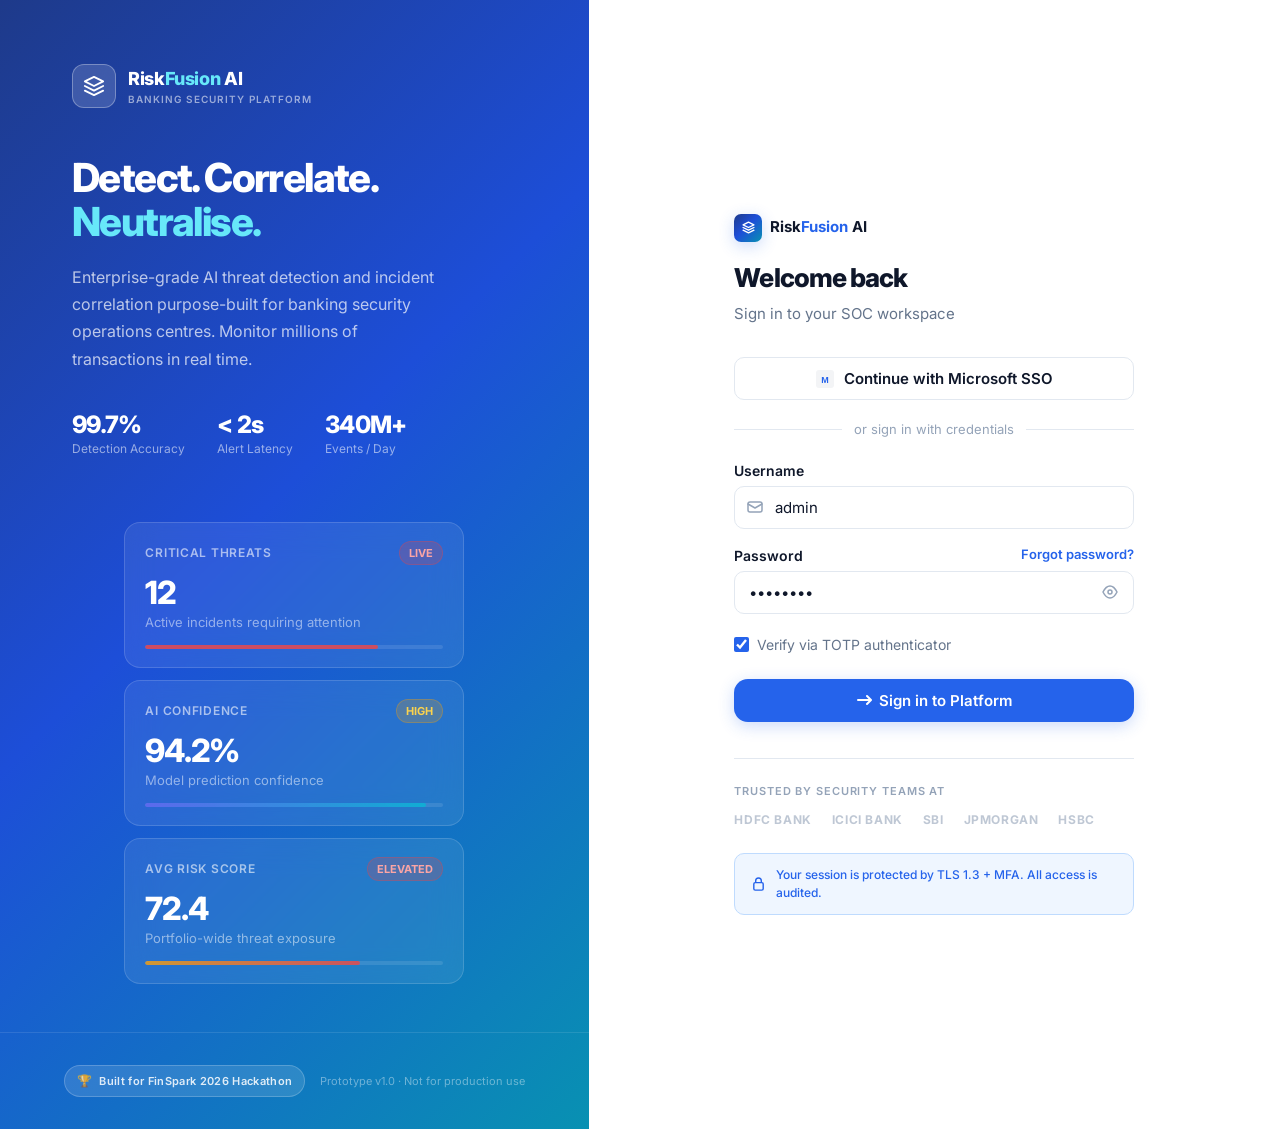
==== index.html @ e304c7a9 "Fix live data rendering and responsive layouts" ====
<!DOCTYPE html>
<html lang="en">

<head>
  <meta charset="UTF-8" />
  <meta name="viewport" content="width=device-width, initial-scale=1.0" />
  <meta name="description" content="RiskFusion AI — Sign in to the AI-Powered Banking Incident Correlation Platform" />
  <title>Sign In — RiskFusion AI</title>
  <link rel="stylesheet" href="styles/design-system.css" />
  <style>
    /* Login-page-specific overrides */
    .login-brand-panel {
      display: flex;
      flex-direction: column;
    }

    .brand-logo-wrap {
      display: flex;
      align-items: center;
      gap: 12px;
      margin-bottom: 48px;
    }

    .brand-logo-mark {
      width: 44px;
      height: 44px;
      border-radius: 12px;
      background: rgba(255, 255, 255, 0.15);
      border: 1.5px solid rgba(255, 255, 255, 0.3);
      display: flex;
      align-items: center;
      justify-content: center;
      backdrop-filter: blur(8px);
    }

    .brand-logo-mark svg {
      width: 22px;
      height: 22px;
      color: white;
    }

    .brand-title {
      font-size: 1.375rem;
      font-weight: 800;
      color: white;
      letter-spacing: -0.03em;
    }

    .brand-headline {
      font-size: 2.5rem;
      font-weight: 800;
      color: white;
      letter-spacing: -0.04em;
      line-height: 1.1;
      margin-bottom: 20px;
    }

    .brand-headline span {
      color: #67E8F9;
    }

    .brand-body {
      font-size: 1rem;
      line-height: 1.7;
      color: rgba(255, 255, 255, 0.7);
      max-width: 380px;
      margin-bottom: 40px;
    }

    .brand-stats {
      display: flex;
      gap: 32px;
    }

    .brand-stat-val {
      font-size: 1.5rem;
      font-weight: 800;
      color: white;
      letter-spacing: -0.03em;
      line-height: 1;
    }

    .brand-stat-lbl {
      font-size: 0.75rem;
      color: rgba(255, 255, 255, 0.55);
      margin-top: 3px;
    }

    .brand-visual {
      flex: 1;
      display: flex;
      align-items: center;
      justify-content: center;
      padding: 0 48px 48px;
    }

    .brand-card-stack {
      position: relative;
      width: 100%;
      max-width: 340px;
    }

    .brand-mini-card {
      background: rgba(255, 255, 255, 0.08);
      backdrop-filter: blur(16px);
      border: 1px solid rgba(255, 255, 255, 0.15);
      border-radius: 16px;
      padding: 18px 20px;
      color: white;
    }

    .brand-mini-card+.brand-mini-card {
      margin-top: 12px;
    }

    .bmc-top {
      display: flex;
      justify-content: space-between;
      align-items: center;
      margin-bottom: 12px;
    }

    .bmc-label {
      font-size: 0.75rem;
      font-weight: 600;
      color: rgba(255, 255, 255, 0.6);
      text-transform: uppercase;
      letter-spacing: 0.06em;
    }

    .bmc-badge {
      font-size: 0.6875rem;
      font-weight: 700;
      padding: 3px 9px;
      border-radius: 100px;
      background: rgba(239, 68, 68, 0.2);
      color: #FCA5A5;
      border: 1px solid rgba(239, 68, 68, 0.3);
    }

    .bmc-badge.warn {
      background: rgba(245, 158, 11, 0.2);
      color: #FCD34D;
      border-color: rgba(245, 158, 11, 0.3);
    }

    .bmc-val {
      font-size: 2rem;
      font-weight: 800;
      letter-spacing: -0.04em;
      color: white;
      line-height: 1;
    }

    .bmc-sub {
      font-size: 0.8125rem;
      color: rgba(255, 255, 255, 0.5);
      margin-top: 4px;
    }

    .bmc-bar-wrap {
      margin-top: 12px;
    }

    .bmc-bar {
      height: 4px;
      background: rgba(255, 255, 255, 0.1);
      border-radius: 100px;
      overflow: hidden;
    }

    .bmc-bar-fill {
      height: 100%;
      border-radius: 100px;
    }

    .sso-btn {
      display: flex;
      align-items: center;
      justify-content: center;
      gap: 10px;
      padding: 11px 16px;
      border: 1.5px solid var(--border-default);
      border-radius: var(--r-md);
      background: var(--bg-surface);
      font-size: 0.9375rem;
      font-weight: 600;
      color: var(--text-primary);
      cursor: pointer;
      width: 100%;
      transition: all var(--t-fast);
      font-family: inherit;
    }

    .sso-btn:hover {
      background: var(--bg-subtle);
      border-color: var(--border-strong);
    }

    .sso-btn svg {
      width: 18px;
      height: 18px;
    }

    .form-footer {
      margin-top: 24px;
      text-align: center;
      font-size: 0.8125rem;
      color: var(--text-muted);
    }

    .form-footer a {
      color: var(--brand-blue-mid);
      font-weight: 600;
    }

    .trusted-by {
      margin-top: 36px;
      padding-top: 24px;
      border-top: 1px solid var(--border-default);
    }

    .trusted-label {
      font-size: 0.6875rem;
      text-transform: uppercase;
      letter-spacing: 0.08em;
      color: var(--text-muted);
      font-weight: 600;
      margin-bottom: 12px;
    }

    .trusted-logos {
      display: flex;
      align-items: center;
      gap: 20px;
      flex-wrap: wrap;
    }

    .trusted-logo-item {
      font-size: 0.75rem;
      font-weight: 700;
      color: var(--text-muted);
      letter-spacing: 0.05em;
      opacity: 0.6;
    }

    .input-pw-wrap {
      position: relative;
    }

    .input-pw-wrap .input {
      padding-right: 44px;
    }

    .pw-toggle {
      position: absolute;
      right: 12px;
      top: 50%;
      transform: translateY(-50%);
      background: none;
      border: none;
      color: var(--text-muted);
      cursor: pointer;
      padding: 4px;
      display: flex;
      align-items: center;
    }

    .pw-toggle:hover {
      color: var(--text-primary);
    }

    .pw-toggle svg {
      width: 16px;
      height: 16px;
    }
  </style>
</head>

<body>
  <main class="login-shell">

    <!-- ── Brand Panel ── -->
    <section class="login-brand-panel">
      <div class="login-brand-inner">
        <div class="brand-logo-wrap">
          <div class="brand-logo-mark">
            <svg viewBox="0 0 24 24" fill="none" stroke="currentColor" stroke-width="2" stroke-linecap="round"
              stroke-linejoin="round">
              <path d="M12 2L2 7l10 5 10-5-10-5z" />
              <path d="M2 17l10 5 10-5" />
              <path d="M2 12l10 5 10-5" />
            </svg>
          </div>
          <div>
            <div style="font-size:1.125rem;font-weight:800;color:white;letter-spacing:-0.02em;">Risk<span
                style="color:#67E8F9;">Fusion</span> AI</div>
            <div
              style="font-size:0.625rem;color:rgba(255,255,255,0.55);font-weight:600;letter-spacing:0.1em;text-transform:uppercase;">
              Banking Security Platform</div>
          </div>
        </div>

        <h1 class="brand-headline">
          Detect. Correlate.<br><span>Neutralise.</span>
        </h1>

        <p class="brand-body">
          Enterprise-grade AI threat detection and incident correlation purpose-built for banking security operations
          centres. Monitor millions of transactions in real time.
        </p>

        <div class="brand-stats">
          <div>
            <div class="brand-stat-val">99.7%</div>
            <div class="brand-stat-lbl">Detection Accuracy</div>
          </div>
          <div>
            <div class="brand-stat-val">&lt; 2s</div>
            <div class="brand-stat-lbl">Alert Latency</div>
          </div>
          <div>
            <div class="brand-stat-val">340M+</div>
            <div class="brand-stat-lbl">Events / Day</div>
          </div>
        </div>
      </div>

      <!-- Mini dashboard cards in brand panel -->
      <div class="brand-visual">
        <div class="brand-card-stack">
          <div class="brand-mini-card">
            <div class="bmc-top">
              <span class="bmc-label">Critical Threats</span>
              <span class="bmc-badge">LIVE</span>
            </div>
            <div class="bmc-val">12</div>
            <div class="bmc-sub">Active incidents requiring attention</div>
            <div class="bmc-bar-wrap">
              <div class="bmc-bar">
                <div class="bmc-bar-fill" style="width:78%;background:rgba(239,68,68,0.8);"></div>
              </div>
            </div>
          </div>
          <div class="brand-mini-card">
            <div class="bmc-top">
              <span class="bmc-label">AI Confidence</span>
              <span class="bmc-badge warn">HIGH</span>
            </div>
            <div class="bmc-val">94.2%</div>
            <div class="bmc-sub">Model prediction confidence</div>
            <div class="bmc-bar-wrap">
              <div class="bmc-bar">
                <div class="bmc-bar-fill"
                  style="width:94%;background:linear-gradient(90deg,rgba(99,102,241,0.8),rgba(6,182,212,0.8));"></div>
              </div>
            </div>
          </div>
          <div class="brand-mini-card">
            <div class="bmc-top">
              <span class="bmc-label">Avg Risk Score</span>
              <span class="bmc-badge">ELEVATED</span>
            </div>
            <div class="bmc-val">72.4</div>
            <div class="bmc-sub">Portfolio-wide threat exposure</div>
            <div class="bmc-bar-wrap">
              <div class="bmc-bar">
                <div class="bmc-bar-fill"
                  style="width:72%;background:linear-gradient(90deg,rgba(245,158,11,0.8),rgba(239,68,68,0.8));"></div>
              </div>
            </div>
          </div>
        </div>
      </div>

      <!-- Bottom bar -->
      <div class="login-brand-bottom">
        <div class="hackathon-badge">
          <span class="trophy">🏆</span>
          Built for FinSpark 2026 Hackathon
        </div>
        <div style="color:rgba(255,255,255,0.4);font-size:0.6875rem;margin-left:auto;">
          Prototype v1.0 · Not for production use
        </div>
      </div>
    </section>

    <!-- ── Form Panel ── -->
    <section class="login-form-panel">
      <div class="login-form-box">

        <div style="margin-bottom:32px;">
          <div style="display:flex;align-items:center;gap:8px;margin-bottom:16px;">
            <div class="logo-mark" style="width:28px;height:28px;border-radius:7px;">
              <svg viewBox="0 0 24 24" fill="none" stroke="white" stroke-width="2.5" stroke-linecap="round"
                stroke-linejoin="round" style="width:13px;height:13px;">
                <path d="M12 2L2 7l10 5 10-5-10-5z" />
                <path d="M2 17l10 5 10-5" />
                <path d="M2 12l10 5 10-5" />
              </svg>
            </div>
            <span style="font-size:0.9375rem;font-weight:700;color:var(--text-primary);">Risk<span
                style="color:var(--brand-blue-mid);">Fusion</span> AI</span>
          </div>
          <h2 class="login-form-title">Welcome back</h2>
          <p class="login-form-sub">Sign in to your SOC workspace</p>
        </div>

        <!-- SSO -->
        <button class="sso-btn" type="button" style="margin-bottom:20px;" onclick="document.getElementById('email').focus()">
          <svg viewBox="0 0 24 24" fill="none">
            <rect width="24" height="24" rx="4" fill="#F3F4F6" />
            <text x="12" y="17" text-anchor="middle" font-size="12" font-family="Arial" font-weight="bold"
              fill="#2563EB">M</text>
          </svg>
          Continue with Microsoft SSO
        </button>

        <div class="divider-label" style="margin-bottom:20px;">or sign in with credentials</div>

        <!-- Form -->
        <form id="login-form">
          <div class="input-group" style="margin-bottom:16px;">
            <label class="input-label" for="email">Username</label>
            <div class="input-with-icon">
              <span class="input-icon">
                <svg viewBox="0 0 16 16" fill="none" stroke="currentColor" stroke-width="1.5" stroke-linecap="round"
                  stroke-linejoin="round">
                  <rect x="1" y="3" width="14" height="10" rx="2" />
                  <polyline points="1 5 8 9 15 5" />
                </svg>
              </span>
              <input id="email" type="text" class="input" style="width:100%;" placeholder="admin" value="admin" required />
            </div>
          </div>

          <div class="input-group" style="margin-bottom:20px;">
            <div style="display:flex;align-items:center;justify-content:space-between;">
              <label class="input-label" for="password">Password</label>
              <a href="#" style="font-size:0.8125rem;color:var(--brand-blue-mid);font-weight:600;">Forgot password?</a>
            </div>
            <div class="input-pw-wrap">
              <input id="password" type="password" class="input" style="width:100%;" placeholder="••••••••••••"
                value="admin123" required />
              <button type="button" class="pw-toggle" onclick="togglePw()">
                <svg id="pw-icon" viewBox="0 0 16 16" fill="none" stroke="currentColor" stroke-width="1.5">
                  <path d="M1 8s3-6 7-6 7 6 7 6-3 6-7 6-7-6-7-6z" />
                  <circle cx="8" cy="8" r="2" />
                </svg>
              </button>
            </div>
          </div>

          <div style="display:flex;align-items:center;gap:8px;margin-bottom:24px;">
            <input type="checkbox" id="mfa" checked
              style="width:15px;height:15px;accent-color:var(--brand-blue-mid);" />
            <label for="mfa" style="font-size:0.875rem;color:var(--text-tertiary);cursor:pointer;">
              Verify via TOTP authenticator
            </label>
          </div>

          <button type="submit" class="btn btn-primary btn-full btn-lg">
            <svg viewBox="0 0 16 16" fill="none" stroke="currentColor" stroke-width="2" stroke-linecap="round"
              stroke-linejoin="round" style="width:16px;height:16px;">
              <path d="M14 8H2m9-4l4 4-4 4" />
            </svg>
            Sign in to Platform
          </button>
          <p id="login-error" role="alert" style="display:none;margin:12px 0 0;color:var(--critical);font-size:0.8125rem;"></p>
        </form>

        <div class="trusted-by">
          <div class="trusted-label">Trusted by security teams at</div>
          <div class="trusted-logos">
            <span class="trusted-logo-item">HDFC BANK</span>
            <span class="trusted-logo-item">ICICI BANK</span>
            <span class="trusted-logo-item">SBI</span>
            <span class="trusted-logo-item">JPMORGAN</span>
            <span class="trusted-logo-item">HSBC</span>
          </div>
        </div>

        <div
          style="margin-top:24px;padding:12px 16px;background:var(--info-bg);border:1px solid var(--info-border);border-radius:var(--r-md);display:flex;align-items:center;gap:10px;">
          <svg viewBox="0 0 16 16" fill="none" stroke="var(--brand-blue-mid)" stroke-width="1.5"
            style="width:15px;height:15px;flex-shrink:0;">
            <rect x="3" y="6" width="10" height="8" rx="1.5" />
            <path d="M5 6V4a3 3 0 0 1 6 0v2" />
          </svg>
          <span style="font-size:0.75rem;color:var(--brand-blue-mid);font-weight:500;">Your session is protected by TLS
            1.3 + MFA. All access is audited.</span>
        </div>

      </div>
    </section>

  </main>

  <script>
    function togglePw() {
      const input = document.getElementById('password');
      const icon = document.getElementById('pw-icon');
      if (input.type === 'password') {
        input.type = 'text';
        icon.innerHTML = '<path d="M13.5 8A5.5 5.5 0 0 1 3 8"/><line x1="2" y1="2" x2="14" y2="14"/>';
      } else {
        input.type = 'password';
        icon.innerHTML = '<path d="M1 8s3-6 7-6 7 6 7 6-3 6-7 6-7-6-7-6z"/><circle cx="8" cy="8" r="2"/>';
      }
    }

    document.getElementById('login-form').addEventListener('submit', async (event) => {
      event.preventDefault();
      const error = document.getElementById('login-error');
      error.style.display = 'none';
      try {
        const apiBase = globalThis.RISKFUSION_API_BASE ||
          (((location.hostname === '127.0.0.1' || location.hostname === 'localhost') && location.port === '3000') ? 'http://127.0.0.1:8000' : location.origin);
        const response = await fetch(apiBase + '/auth/login', {
          method: 'POST', headers: { 'Content-Type': 'application/json' },
          body: JSON.stringify({ username: document.getElementById('email').value.trim(), password: document.getElementById('password').value })
        });
        if (!response.ok) throw new Error('Invalid username or password');
        localStorage.setItem('riskfusion-user', 'admin');
        window.location.href = 'dashboard.html';
      } catch (err) {
        error.textContent = err.message;
        error.style.display = 'block';
      }
    });
  </script>
</body>

</html>
---- styles/design-system.css ----
/* ─────────────────────────────────────────
   RISKFUSION AI — DESIGN SYSTEM
   AI-Powered Banking Incident Correlation Platform
   FinSpark 2026 Hackathon
───────────────────────────────────────── */

@import url('https://fonts.googleapis.com/css2?family=Inter:ital,opsz,wght@0,14..32,300;0,14..32,400;0,14..32,500;0,14..32,600;0,14..32,700;0,14..32,800;1,14..32,400&display=swap');

:root {
  /* Brand */
  --brand-blue:        #1D4ED8;
  --brand-blue-mid:    #2563EB;
  --brand-cyan:        #0891B2;
  --brand-cyan-light:  #06B6D4;
  --brand-gradient:    linear-gradient(135deg, #1E3A8A 0%, #1D4ED8 45%, #0891B2 100%);

  /* Backgrounds */
  --bg-canvas:         #F8FAFC;
  --bg-surface:        #FFFFFF;
  --bg-surface-raised: #FFFFFF;
  --bg-subtle:         #F1F5F9;
  --bg-muted:          #E2E8F0;

  /* Borders */
  --border-default:    #E2E8F0;
  --border-strong:     #CBD5E1;
  --border-focus:      #2563EB;

  /* Text */
  --text-primary:      #0F172A;
  --text-secondary:    #334155;
  --text-tertiary:     #64748B;
  --text-muted:        #94A3B8;
  --text-inverse:      #FFFFFF;

  /* Semantic */
  --critical:          #DC2626;
  --critical-bg:       #FEF2F2;
  --critical-border:   #FECACA;
  --high:              #EA580C;
  --high-bg:           #FFF7ED;
  --high-border:       #FED7AA;
  --medium:            #D97706;
  --medium-bg:         #FFFBEB;
  --medium-border:     #FDE68A;
  --low:               #059669;
  --low-bg:            #ECFDF5;
  --low-border:        #A7F3D0;
  --info:              #2563EB;
  --info-bg:           #EFF6FF;
  --info-border:       #BFDBFE;

  /* Shadows */
  --shadow-xs:         0 1px 2px rgba(15,23,42,0.04);
  --shadow-sm:         0 1px 3px rgba(15,23,42,0.08), 0 1px 2px rgba(15,23,42,0.04);
  --shadow-md:         0 4px 8px rgba(15,23,42,0.08), 0 2px 4px rgba(15,23,42,0.04);
  --shadow-lg:         0 12px 24px rgba(15,23,42,0.08), 0 4px 8px rgba(15,23,42,0.04);
  --shadow-xl:         0 24px 48px rgba(15,23,42,0.1), 0 8px 16px rgba(15,23,42,0.06);
  --shadow-blue:       0 4px 16px rgba(37,99,235,0.24);
  --shadow-cyan:       0 4px 16px rgba(6,182,212,0.2);

  /* Glassmorphism */
  --glass-bg:          rgba(255,255,255,0.82);
  --glass-border:      rgba(255,255,255,0.5);
  --glass-blur:        blur(20px);
  --glass-shadow:      0 8px 32px rgba(15,23,42,0.08);

  /* Radii */
  --r-sm:   6px;
  --r-md:   10px;
  --r-lg:   14px;
  --r-xl:   18px;
  --r-2xl:  24px;
  --r-3xl:  32px;
  --r-full: 9999px;

  /* Layout */
  --sidebar-w:      232px;
  --topbar-h:       60px;

  /* Transitions */
  --t-fast: 120ms ease;
  --t-base: 180ms ease;
  --t-slow: 280ms ease;
}

/* ─── Reset ─── */
*, *::before, *::after { box-sizing: border-box; margin: 0; padding: 0; }
html { font-size: 16px; scroll-behavior: smooth; }

body {
  font-family: 'Inter', -apple-system, BlinkMacSystemFont, 'Segoe UI', sans-serif;
  background: var(--bg-canvas);
  color: var(--text-primary);
  line-height: 1.5;
  min-height: 100vh;
  -webkit-font-smoothing: antialiased;
  -moz-osx-font-smoothing: grayscale;
  overflow-x: hidden;
}

a { text-decoration: none; color: inherit; }
button { font-family: inherit; cursor: pointer; border: none; }
input, textarea { font-family: inherit; }
svg { display: block; flex-shrink: 0; }

/* ─── Scrollbar ─── */
::-webkit-scrollbar { width: 5px; height: 5px; }
::-webkit-scrollbar-track { background: transparent; }
::-webkit-scrollbar-thumb { background: var(--border-strong); border-radius: 3px; }
::-webkit-scrollbar-thumb:hover { background: var(--text-muted); }

/* ─── App Shell ─── */
.app-shell {
  display: flex;
  min-height: 100vh;
}

.main-area {
  flex: 1 1 0;
  margin-left: var(--sidebar-w);
  padding-top: var(--topbar-h);
  min-height: 100vh;
  min-width: 0;
  overflow-x: hidden;
  background: var(--bg-canvas);
}

.page-content {
  padding: 28px 28px 40px;
  max-width: 1600px;
  min-width: 0;
}

.tbl-wrap, .table-wrap { max-width: 100%; overflow-x: auto; }
.tbl, .data-table { width: 100%; min-width: 720px; border-collapse: collapse; }
.tbl th, .tbl td, .data-table th, .data-table td { vertical-align: middle; }

/* ─── Sidebar ─── */
.sidebar {
  width: var(--sidebar-w);
  height: 100vh;
  position: fixed;
  top: 0; left: 0;
  display: flex;
  flex-direction: column;
  background: var(--bg-surface);
  border-right: 1px solid var(--border-default);
  z-index: 50;
  overflow: hidden;
}

.sidebar-logo {
  height: var(--topbar-h);
  display: flex;
  align-items: center;
  padding: 0 16px;
  border-bottom: 1px solid var(--border-default);
  gap: 10px;
  flex-shrink: 0;
}

.logo-mark {
  width: 32px; height: 32px;
  border-radius: 8px;
  background: var(--brand-gradient);
  display: flex; align-items: center; justify-content: center;
  box-shadow: var(--shadow-blue);
  flex-shrink: 0;
}

.logo-mark svg { width: 17px; height: 17px; color: white; }

.logo-name {
  display: flex;
  flex-direction: column;
  line-height: 1.1;
}

.logo-name .name {
  font-size: 0.9375rem;
  font-weight: 700;
  color: var(--text-primary);
  letter-spacing: -0.02em;
}

.logo-name .name span { color: var(--brand-blue-mid); }

.logo-name .tagline {
  font-size: 0.5625rem;
  font-weight: 500;
  color: var(--text-muted);
  letter-spacing: 0.02em;
  text-transform: uppercase;
}

.sidebar-nav {
  flex: 1;
  padding: 12px 8px;
  overflow-y: auto;
}

.nav-group { margin-bottom: 20px; }

.nav-group-label {
  font-size: 0.625rem;
  font-weight: 700;
  letter-spacing: 0.1em;
  text-transform: uppercase;
  color: var(--text-muted);
  padding: 0 12px;
  margin-bottom: 6px;
}

.nav-link {
  display: flex;
  align-items: center;
  gap: 10px;
  padding: 8px 12px;
  border-radius: var(--r-md);
  font-size: 0.875rem;
  font-weight: 500;
  color: var(--text-tertiary);
  transition: all var(--t-fast);
  margin-bottom: 1px;
  position: relative;
}

.nav-link:hover {
  background: var(--bg-subtle);
  color: var(--text-primary);
}

.nav-link.active {
  background: var(--info-bg);
  color: var(--brand-blue-mid);
  font-weight: 600;
}

.nav-link svg { width: 16px; height: 16px; flex-shrink: 0; }

.nav-count {
  margin-left: auto;
  font-size: 0.6875rem;
  font-weight: 700;
  background: var(--critical);
  color: white;
  padding: 1px 6px;
  border-radius: var(--r-full);
}

.nav-count.warn { background: var(--medium); }
.nav-count.info { background: var(--brand-blue-mid); }

.sidebar-footer {
  padding: 12px 8px;
  border-top: 1px solid var(--border-default);
  flex-shrink: 0;
}

/* ─── Topbar ─── */
.topbar {
  height: var(--topbar-h);
  position: fixed;
  top: 0; left: var(--sidebar-w); right: 0;
  background: var(--bg-surface);
  border-bottom: 1px solid var(--border-default);
  display: flex;
  align-items: center;
  padding: 0 24px;
  gap: 12px;
  z-index: 40;
}

.topbar-search {
  display: flex;
  align-items: center;
  gap: 8px;
  background: var(--bg-subtle);
  border: 1px solid var(--border-default);
  border-radius: var(--r-lg);
  padding: 7px 14px;
  flex: 1;
  max-width: 360px;
  transition: all var(--t-base);
}

.topbar-search:focus-within {
  background: var(--bg-surface);
  border-color: var(--border-focus);
  box-shadow: 0 0 0 3px rgba(37,99,235,0.08);
}

.topbar-search input {
  flex: 1;
  border: none;
  background: transparent;
  outline: none;
  font-size: 0.8125rem;
  color: var(--text-primary);
}

.topbar-search input::placeholder { color: var(--text-muted); }
.topbar-search svg { color: var(--text-muted); width: 15px; height: 15px; }

.topbar-right {
  display: flex;
  align-items: center;
  gap: 6px;
  margin-left: auto;
}

.topbar-chip {
  display: flex;
  align-items: center;
  gap: 6px;
  padding: 5px 12px;
  border-radius: var(--r-full);
  background: var(--low-bg);
  border: 1px solid var(--low-border);
  font-size: 0.75rem;
  font-weight: 600;
  color: var(--low);
}

.topbar-chip .dot {
  width: 7px; height: 7px;
  border-radius: 50%;
  background: var(--low);
  animation: pulseDot 2s ease infinite;
}

@keyframes pulseDot {
  0%, 100% { opacity: 1; transform: scale(1); }
  50% { opacity: 0.6; transform: scale(0.85); }
}

.icon-btn {
  width: 36px; height: 36px;
  border-radius: var(--r-md);
  background: transparent;
  border: none;
  display: flex; align-items: center; justify-content: center;
  cursor: pointer;
  color: var(--text-tertiary);
  transition: all var(--t-fast);
  position: relative;
}

.icon-btn:hover {
  background: var(--bg-subtle);
  color: var(--text-primary);
}

.icon-btn .badge-dot {
  position: absolute;
  top: 7px; right: 7px;
  width: 7px; height: 7px;
  background: var(--critical);
  border-radius: 50%;
  border: 1.5px solid white;
}

.avatar-btn {
  display: flex;
  align-items: center;
  gap: 9px;
  padding: 4px 10px 4px 4px;
  border-radius: var(--r-full);
  border: 1px solid var(--border-default);
  background: var(--bg-surface);
  cursor: pointer;
  transition: all var(--t-fast);
}

.avatar-btn:hover { background: var(--bg-subtle); }

.avatar {
  width: 28px; height: 28px;
  border-radius: 50%;
  background: var(--brand-gradient);
  display: flex; align-items: center; justify-content: center;
  font-size: 0.6875rem;
  font-weight: 700;
  color: white;
  flex-shrink: 0;
}

.avatar-info .av-name {
  font-size: 0.8125rem;
  font-weight: 600;
  color: var(--text-primary);
  line-height: 1.2;
}

.avatar-info .av-role {
  font-size: 0.6875rem;
  color: var(--text-muted);
}

/* ─── Page Header ─── */
.pg-header {
  display: flex;
  align-items: flex-start;
  justify-content: space-between;
  margin-bottom: 24px;
  gap: 16px;
}

.pg-eyebrow {
  display: flex;
  align-items: center;
  gap: 6px;
  font-size: 0.6875rem;
  font-weight: 600;
  letter-spacing: 0.08em;
  text-transform: uppercase;
  color: var(--text-muted);
  margin-bottom: 4px;
}

.pg-title {
  font-size: 1.375rem;
  font-weight: 700;
  color: var(--text-primary);
  letter-spacing: -0.03em;
  line-height: 1.2;
}

.pg-sub {
  font-size: 0.875rem;
  color: var(--text-tertiary);
  margin-top: 4px;
}

.pg-actions { display: flex; align-items: center; gap: 8px; }

/* ─── Cards ─── */
.card {
  background: var(--bg-surface);
  border: 1px solid var(--border-default);
  border-radius: var(--r-xl);
  box-shadow: var(--shadow-xs);
  overflow: hidden;
}

.card-head {
  display: flex;
  align-items: center;
  justify-content: space-between;
  padding: 16px 20px;
  border-bottom: 1px solid var(--border-default);
}

.card-title {
  font-size: 0.9375rem;
  font-weight: 700;
  color: var(--text-primary);
  letter-spacing: -0.02em;
  display: flex;
  align-items: center;
  gap: 8px;
}

.card-title svg { width: 16px; height: 16px; color: var(--brand-blue-mid); }

.card-body { padding: 20px; }
.card-body-sm { padding: 16px; }
.card-footer {
  padding: 12px 20px;
  border-top: 1px solid var(--border-default);
  background: var(--bg-subtle);
  font-size: 0.8125rem;
  color: var(--text-muted);
}

/* ─── KPI Cards ─── */
.kpi-grid {
  display: grid;
  grid-template-columns: repeat(4, 1fr);
  gap: 16px;
}

.kpi {
  background: var(--bg-surface);
  border: 1px solid var(--border-default);
  border-radius: var(--r-xl);
  padding: 20px 20px 18px;
  box-shadow: var(--shadow-xs);
  position: relative;
  overflow: hidden;
  transition: box-shadow var(--t-base);
}

.kpi:hover { box-shadow: var(--shadow-md); }

.kpi-top-bar {
  position: absolute;
  top: 0; left: 0; right: 0;
  height: 3px;
  border-radius: var(--r-xl) var(--r-xl) 0 0;
}
.kpi-top-bar.blue   { background: var(--brand-blue-mid); }
.kpi-top-bar.cyan   { background: var(--brand-cyan-light); }
.kpi-top-bar.red    { background: var(--critical); }
.kpi-top-bar.orange { background: var(--high); }
.kpi-top-bar.green  { background: var(--low); }
.kpi-top-bar.purple { background: #7C3AED; }

.kpi-header {
  display: flex;
  align-items: flex-start;
  justify-content: space-between;
  margin-bottom: 12px;
}

.kpi-label {
  font-size: 0.75rem;
  font-weight: 600;
  letter-spacing: 0.04em;
  text-transform: uppercase;
  color: var(--text-muted);
}

.kpi-icon {
  width: 34px; height: 34px;
  border-radius: var(--r-md);
  display: flex; align-items: center; justify-content: center;
  flex-shrink: 0;
}

.kpi-icon svg { width: 17px; height: 17px; }

.kpi-value {
  font-size: 2rem;
  font-weight: 800;
  letter-spacing: -0.045em;
  color: var(--text-primary);
  line-height: 1;
  margin-bottom: 10px;
}

.kpi-footer {
  display: flex;
  align-items: center;
  gap: 6px;
  font-size: 0.8125rem;
  color: var(--text-tertiary);
}

.delta {
  display: inline-flex;
  align-items: center;
  gap: 2px;
  font-size: 0.75rem;
  font-weight: 700;
  padding: 2px 7px;
  border-radius: var(--r-full);
}

.delta.up   { background: var(--critical-bg); color: var(--critical); }
.delta.down { background: var(--low-bg); color: var(--low); }
.delta.flat { background: var(--bg-subtle); color: var(--text-muted); }

/* ─── Badges ─── */
.badge {
  display: inline-flex;
  align-items: center;
  gap: 5px;
  font-size: 0.6875rem;
  font-weight: 700;
  letter-spacing: 0.03em;
  padding: 3px 9px;
  border-radius: var(--r-full);
  white-space: nowrap;
  border: 1px solid transparent;
}

.badge.critical     { background: var(--critical-bg); color: var(--critical); border-color: var(--critical-border); }
.badge.high         { background: var(--high-bg); color: var(--high); border-color: var(--high-border); }
.badge.medium       { background: var(--medium-bg); color: var(--medium); border-color: var(--medium-border); }
.badge.low          { background: var(--low-bg); color: var(--low); border-color: var(--low-border); }
.badge.info         { background: var(--info-bg); color: var(--info); border-color: var(--info-border); }
.badge.open         { background: var(--info-bg); color: var(--info); border-color: var(--info-border); }
.badge.investigating{ background: var(--medium-bg); color: var(--medium); border-color: var(--medium-border); }
.badge.resolved     { background: var(--low-bg); color: var(--low); border-color: var(--low-border); }
.badge.closed       { background: var(--bg-subtle); color: var(--text-muted); border-color: var(--border-default); }
.badge.new          { background: #F5F3FF; color: #6D28D9; border-color: #DDD6FE; }

.badge .dot {
  width: 5px; height: 5px;
  border-radius: 50%;
  background: currentColor;
  flex-shrink: 0;
}

/* ─── Buttons ─── */
.btn {
  display: inline-flex;
  align-items: center;
  justify-content: center;
  gap: 7px;
  padding: 8px 16px;
  border-radius: var(--r-md);
  font-size: 0.875rem;
  font-weight: 600;
  font-family: inherit;
  cursor: pointer;
  border: none;
  transition: all var(--t-fast);
  white-space: nowrap;
}

.btn svg { width: 15px; height: 15px; }

.btn-primary {
  background: var(--brand-blue-mid);
  color: white;
  box-shadow: var(--shadow-blue);
}
.btn-primary:hover { background: var(--brand-blue); transform: translateY(-1px); box-shadow: 0 6px 20px rgba(37,99,235,0.32); }

.btn-secondary {
  background: var(--bg-surface);
  color: var(--text-primary);
  border: 1px solid var(--border-default);
  box-shadow: var(--shadow-xs);
}
.btn-secondary:hover { background: var(--bg-subtle); border-color: var(--border-strong); }

.btn-ghost {
  background: transparent;
  color: var(--text-tertiary);
  border: 1px solid transparent;
}
.btn-ghost:hover { background: var(--bg-subtle); color: var(--text-primary); border-color: var(--border-default); }

.btn-danger {
  background: var(--critical);
  color: white;
}
.btn-danger:hover { background: #B91C1C; }

.btn-sm { padding: 6px 12px; font-size: 0.8125rem; }
.btn-lg { padding: 12px 22px; font-size: 0.9375rem; border-radius: var(--r-lg); }
.btn-xl { padding: 14px 28px; font-size: 1rem; border-radius: var(--r-xl); }
.btn-full { width: 100%; }
.btn-icon { padding: 8px; border-radius: var(--r-md); }

/* ─── Tables ─── */
.tbl-wrap { overflow-x: auto; }
.tbl {
  width: 100%;
  border-collapse: collapse;
}

.tbl thead { background: var(--bg-subtle); }
.tbl th {
  padding: 10px 16px;
  font-size: 0.6875rem;
  font-weight: 700;
  letter-spacing: 0.06em;
  text-transform: uppercase;
  color: var(--text-muted);
  text-align: left;
  white-space: nowrap;
  border-bottom: 1px solid var(--border-default);
}
.tbl th:first-child { border-radius: var(--r-sm) 0 0 0; }
.tbl th:last-child  { border-radius: 0 var(--r-sm) 0 0; }

.tbl td {
  padding: 12px 16px;
  font-size: 0.875rem;
  color: var(--text-primary);
  border-bottom: 1px solid var(--border-default);
  vertical-align: middle;
}
.tbl tbody tr:last-child td { border-bottom: none; }
.tbl tbody tr { transition: background var(--t-fast); cursor: pointer; }
.tbl tbody tr:hover { background: var(--info-bg); }

/* ─── Inputs ─── */
.input-group { display: flex; flex-direction: column; gap: 5px; }
.input-label { font-size: 0.875rem; font-weight: 600; color: var(--text-primary); }
.input-hint  { font-size: 0.75rem; color: var(--text-muted); }

.input {
  padding: 11px 14px;
  border: 1.5px solid var(--border-default);
  border-radius: var(--r-md);
  font-size: 0.9375rem;
  font-family: inherit;
  color: var(--text-primary);
  background: var(--bg-surface);
  outline: none;
  transition: all var(--t-fast);
}
.input::placeholder { color: var(--text-muted); }
.input:focus { border-color: var(--border-focus); box-shadow: 0 0 0 3px rgba(37,99,235,0.1); }

.input-with-icon { position: relative; }
.input-with-icon .input { padding-left: 40px; }
.input-with-icon .input-icon {
  position: absolute; left: 13px; top: 50%; transform: translateY(-50%);
  color: var(--text-muted); pointer-events: none;
}
.input-with-icon .input-icon svg { width: 16px; height: 16px; }

/* ─── Separator ─── */
.sep { height: 1px; background: var(--border-default); }
.sep-v { width: 1px; background: var(--border-default); align-self: stretch; }

.divider-label {
  display: flex; align-items: center; gap: 12px;
  font-size: 0.8125rem; color: var(--text-muted);
}
.divider-label::before, .divider-label::after {
  content: ''; flex: 1; height: 1px; background: var(--border-default);
}

/* ─── Alert Banners ─── */
.alert {
  display: flex; align-items: flex-start; gap: 10px;
  padding: 12px 16px;
  border-radius: var(--r-lg);
  font-size: 0.875rem;
  font-weight: 500;
  border: 1px solid transparent;
}
.alert svg { width: 16px; height: 16px; flex-shrink: 0; margin-top: 1px; }
.alert.critical { background: var(--critical-bg); color: #991B1B; border-color: var(--critical-border); }
.alert.warning  { background: var(--medium-bg);   color: #78350F; border-color: var(--medium-border); }
.alert.info     { background: var(--info-bg);      color: #1E40AF; border-color: var(--info-border); }
.alert.success  { background: var(--low-bg);       color: #065F46; border-color: var(--low-border); }

/* ─── Tabs ─── */
.tabs {
  display: flex;
  align-items: center;
  gap: 2px;
  border-bottom: 1px solid var(--border-default);
  padding-bottom: 0;
}

.tab {
  padding: 10px 16px;
  font-size: 0.875rem;
  font-weight: 500;
  color: var(--text-tertiary);
  cursor: pointer;
  border-bottom: 2px solid transparent;
  margin-bottom: -1px;
  transition: all var(--t-fast);
  white-space: nowrap;
}

.tab:hover { color: var(--text-primary); }
.tab.active { color: var(--brand-blue-mid); border-bottom-color: var(--brand-blue-mid); font-weight: 600; }

/* ─── Progress / Risk Bar ─── */
.risk-bar-wrap { display: flex; align-items: center; gap: 8px; }
.risk-bar {
  flex: 1; height: 5px; border-radius: var(--r-full);
  background: var(--bg-muted); overflow: hidden; min-width: 50px;
}
.risk-fill { height: 100%; border-radius: var(--r-full); }
.risk-fill.critical { background: var(--critical); }
.risk-fill.high     { background: var(--high); }
.risk-fill.medium   { background: var(--medium); }
.risk-fill.low      { background: var(--low); }

.risk-num { font-size: 0.875rem; font-weight: 700; min-width: 28px; }
.risk-num.critical { color: var(--critical); }
.risk-num.high     { color: var(--high); }
.risk-num.medium   { color: var(--medium); }
.risk-num.low      { color: var(--low); }

/* ─── Chips / Filters ─── */
.chip-group { display: flex; align-items: center; gap: 6px; flex-wrap: wrap; }
.chip {
  display: inline-flex; align-items: center; gap: 5px;
  padding: 5px 12px;
  border-radius: var(--r-full);
  font-size: 0.8125rem; font-weight: 500;
  background: var(--bg-surface);
  border: 1px solid var(--border-default);
  color: var(--text-tertiary);
  cursor: pointer;
  transition: all var(--t-fast);
}
.chip:hover, .chip.active {
  background: var(--info-bg);
  border-color: var(--info-border);
  color: var(--brand-blue-mid);
}
.chip svg { width: 13px; height: 13px; }

/* ─── Timeline Stepper (Vertical) ─── */
.v-timeline { display: flex; flex-direction: column; }
.v-step { display: flex; gap: 14px; position: relative; }
.v-step:not(:last-child) .v-connector {
  position: absolute;
  left: 15px; top: 35px; bottom: 0;
  width: 2px; background: var(--border-default);
}
.v-step:not(:last-child) .v-connector.done { background: var(--brand-blue-mid); }
.v-step:not(:last-child) .v-connector.alert { background: var(--critical); }

.v-dot {
  width: 32px; height: 32px;
  border-radius: 50%;
  border: 2px solid var(--border-default);
  display: flex; align-items: center; justify-content: center;
  flex-shrink: 0; background: var(--bg-surface); z-index: 1;
  transition: all var(--t-base);
}
.v-dot svg { width: 14px; height: 14px; }
.v-dot.done    { background: var(--brand-blue-mid); border-color: var(--brand-blue-mid); color: white; }
.v-dot.alert   { background: var(--critical); border-color: var(--critical); color: white; }
.v-dot.warning { background: var(--medium); border-color: var(--medium); color: white; }
.v-dot.success { background: var(--low); border-color: var(--low); color: white; }

.v-body { flex: 1; padding-bottom: 22px; }
.v-time  { font-size: 0.6875rem; font-weight: 600; color: var(--text-muted); text-transform: uppercase; letter-spacing: 0.05em; margin-bottom: 3px; }
.v-title { font-size: 0.9375rem; font-weight: 600; color: var(--text-primary); margin-bottom: 5px; }
.v-desc  { font-size: 0.8125rem; color: var(--text-tertiary); line-height: 1.5; }

/* ─── Signal Cards ─── */
.signal-card {
  background: var(--bg-surface);
  border: 1px solid var(--border-default);
  border-radius: var(--r-lg);
  padding: 16px;
  transition: all var(--t-base);
}
.signal-card:hover { box-shadow: var(--shadow-md); border-color: var(--border-strong); }

.signal-icon {
  width: 38px; height: 38px;
  border-radius: var(--r-md);
  display: flex; align-items: center; justify-content: center;
  margin-bottom: 12px;
  flex-shrink: 0;
}
.signal-icon svg { width: 18px; height: 18px; }

.signal-name { font-size: 0.875rem; font-weight: 700; color: var(--text-primary); margin-bottom: 3px; }
.signal-val  { font-size: 0.8125rem; color: var(--text-tertiary); line-height: 1.4; }
.signal-sep  { height: 1px; background: var(--border-default); margin: 10px 0; }
.signal-meta { font-size: 0.6875rem; color: var(--text-muted); }

/* ─── Gauge SVG ─── */
.gauge-wrap { display: flex; flex-direction: column; align-items: center; }
.gauge-num {
  font-size: 2.25rem; font-weight: 800;
  letter-spacing: -0.05em;
  line-height: 1;
  text-align: center;
}

/* ─── Action Items ─── */
.action-row {
  display: flex; align-items: flex-start; gap: 12px;
  padding: 14px;
  border-radius: var(--r-lg);
  border: 1px solid var(--border-default);
  background: var(--bg-surface);
  transition: all var(--t-fast);
}
.action-row:hover { border-color: var(--border-focus); background: var(--info-bg); }

.action-num {
  width: 22px; height: 22px; border-radius: 50%;
  background: var(--info-bg); color: var(--brand-blue-mid);
  font-size: 0.6875rem; font-weight: 800;
  display: flex; align-items: center; justify-content: center;
  flex-shrink: 0; border: 1px solid var(--info-border);
}

.action-content .ac-title { font-size: 0.875rem; font-weight: 600; color: var(--text-primary); margin-bottom: 3px; }
.action-content .ac-desc  { font-size: 0.8125rem; color: var(--text-tertiary); line-height: 1.4; }

/* ─── AI Report Sections ─── */
.report-section {
  border: 1px solid var(--border-default);
  border-radius: var(--r-lg);
  overflow: hidden;
  background: var(--bg-surface);
}

.report-section-head {
  display: flex; align-items: center; gap: 8px;
  padding: 13px 16px;
  background: var(--bg-subtle);
  border-bottom: 1px solid var(--border-default);
  font-size: 0.8125rem;
  font-weight: 700;
  color: var(--text-secondary);
  text-transform: uppercase;
  letter-spacing: 0.06em;
}

.report-section-head svg { width: 15px; height: 15px; }

.report-section-body { padding: 16px; }

/* ─── Confidence Meter ─── */
.conf-wrap { display: flex; align-items: center; gap: 12px; }
.conf-bar {
  flex: 1; height: 10px;
  background: var(--bg-muted);
  border-radius: var(--r-full);
  overflow: hidden;
}
.conf-fill {
  height: 100%;
  border-radius: var(--r-full);
  background: linear-gradient(90deg, var(--brand-blue-mid), var(--brand-cyan-light));
  transition: width 1.2s cubic-bezier(0.4, 0, 0.2, 1);
}
.conf-label { font-size: 1rem; font-weight: 800; color: var(--brand-blue-mid); min-width: 42px; }

/* ─── Kill Chain Timeline ─── */
.kc-container { position: relative; padding: 40px 0 20px; }

.kc-track {
  position: absolute;
  top: 60px; left: 50px; right: 50px;
  height: 2px;
  background: linear-gradient(90deg, var(--brand-blue-mid), var(--brand-cyan-light));
  border-radius: var(--r-full);
}

.kc-events {
  display: flex;
  align-items: flex-start;
  gap: 0;
  overflow-x: auto;
  padding: 0 30px;
  position: relative;
  z-index: 1;
}

.kc-event {
  display: flex;
  flex-direction: column;
  align-items: center;
  flex: 1;
  min-width: 150px;
  max-width: 200px;
  position: relative;
}

.kc-dot {
  width: 38px; height: 38px;
  border-radius: 50%;
  display: flex; align-items: center; justify-content: center;
  border: 3px solid var(--bg-canvas);
  box-shadow: var(--shadow-md);
  z-index: 2;
  flex-shrink: 0;
  transition: all var(--t-base);
}
.kc-dot:hover { transform: scale(1.1); }
.kc-dot svg { width: 16px; height: 16px; color: white; }

.kc-card {
  margin-top: 14px;
  background: var(--bg-surface);
  border: 1px solid var(--border-default);
  border-radius: var(--r-lg);
  padding: 14px 12px;
  width: 148px;
  box-shadow: var(--shadow-sm);
  text-align: center;
  transition: all var(--t-base);
  cursor: pointer;
}
.kc-card:hover { box-shadow: var(--shadow-lg); border-color: var(--border-strong); transform: translateY(-2px); }

.kc-time  { font-size: 0.625rem; font-weight: 700; text-transform: uppercase; letter-spacing: 0.06em; color: var(--text-muted); margin-bottom: 5px; }
.kc-name  { font-size: 0.8125rem; font-weight: 700; color: var(--text-primary); margin-bottom: 5px; line-height: 1.3; }
.kc-desc  { font-size: 0.6875rem; color: var(--text-tertiary); line-height: 1.4; }

/* ─── Map Pins ─── */
@keyframes ripple {
  0%   { transform: scale(1); opacity: 0.6; }
  100% { transform: scale(3); opacity: 0; }
}

.map-pin { position: absolute; }
.map-pin-dot {
  width: 10px; height: 10px;
  border-radius: 50%;
  position: relative;
  z-index: 1;
}
.map-pin-ring {
  position: absolute;
  top: -2px; left: -2px;
  width: 14px; height: 14px;
  border-radius: 50%;
  animation: ripple 2.5s ease-out infinite;
}

/* ─── Heatmap ─── */
.heatmap-grid {
  display: grid;
  grid-template-columns: repeat(24, 1fr);
  gap: 3px;
}

.heatmap-cell {
  aspect-ratio: 1;
  border-radius: 3px;
  transition: all var(--t-fast);
  cursor: pointer;
}
.heatmap-cell:hover { opacity: 0.8; transform: scale(1.15); }

/* ─── Event Stream ─── */
.event-stream { display: flex; flex-direction: column; gap: 0; }

.event-row {
  display: flex; align-items: center; gap: 12px;
  padding: 10px 16px;
  border-bottom: 1px solid var(--border-default);
  font-size: 0.8125rem;
  transition: background var(--t-fast);
  cursor: pointer;
}
.event-row:hover { background: var(--bg-subtle); }
.event-row:last-child { border-bottom: none; }

.event-type-dot {
  width: 8px; height: 8px;
  border-radius: 50%;
  flex-shrink: 0;
}

.event-time { color: var(--text-muted); font-size: 0.6875rem; white-space: nowrap; font-weight: 600; min-width: 70px; }
.event-desc { flex: 1; color: var(--text-primary); }
.event-desc strong { font-weight: 600; }
.event-source { color: var(--text-muted); font-size: 0.6875rem; font-family: 'SF Mono', 'Consolas', monospace; }

/* ─── Login Page ─── */
.login-shell {
  display: flex;
  min-height: 100vh;
}

.login-brand-panel {
  width: 46%;
  background: var(--brand-gradient);
  display: flex; flex-direction: column;
  position: relative;
  overflow: hidden;
}

.login-brand-inner {
  flex: 1;
  display: flex; flex-direction: column;
  justify-content: center; align-items: flex-start;
  padding: 64px 72px;
  position: relative; z-index: 1;
}

.login-brand-circle {
  position: absolute;
  border-radius: 50%;
  background: rgba(255,255,255,0.05);
}

.login-brand-bottom {
  padding: 32px 64px;
  border-top: 1px solid rgba(255,255,255,0.1);
  display: flex; align-items: center; gap: 12px;
  position: relative; z-index: 1;
}

.hackathon-badge {
  display: inline-flex; align-items: center; gap: 7px;
  padding: 6px 12px;
  background: rgba(255,255,255,0.12);
  border: 1px solid rgba(255,255,255,0.2);
  border-radius: var(--r-full);
  font-size: 0.6875rem;
  font-weight: 600;
  color: rgba(255,255,255,0.85);
  letter-spacing: 0.03em;
}

.hackathon-badge .trophy { font-size: 0.75rem; }

.login-form-panel {
  flex: 1;
  display: flex; align-items: center; justify-content: center;
  padding: 64px 80px;
  background: var(--bg-surface);
}

.login-form-box { width: 100%; max-width: 400px; }

.login-form-title {
  font-size: 1.625rem;
  font-weight: 800;
  color: var(--text-primary);
  letter-spacing: -0.035em;
  margin-bottom: 6px;
}

.login-form-sub {
  font-size: 0.9375rem;
  color: var(--text-tertiary);
  margin-bottom: 32px;
}

/* ─── Utility ─── */
.mono { font-family: 'SF Mono', 'Consolas', 'Courier New', monospace; }
.sr-only { position: absolute; width: 1px; height: 1px; overflow: hidden; clip: rect(0,0,0,0); white-space: nowrap; }

@media (max-width: 1280px) {
  .kpi-grid { grid-template-columns: repeat(2, 1fr); }
}

@media (max-width: 960px) {
  .login-brand-panel { display: none; }
  .login-form-panel  { padding: 40px 24px; }
}

@media (max-width: 720px) {
  :root { --sidebar-w: 0px; }
  .sidebar { transform: translateX(-100%); }
  .topbar { left: 0; padding: 0 12px; }
  .topbar-search { max-width: none; }
  .topbar-right { display: none; }
  .page-content { padding: 18px 14px 28px; }
  .pg-header, .card-head { align-items: flex-start; flex-direction: column; }
  .pg-actions { flex-wrap: wrap; }
  .kpi-grid { grid-template-columns: 1fr; }
}
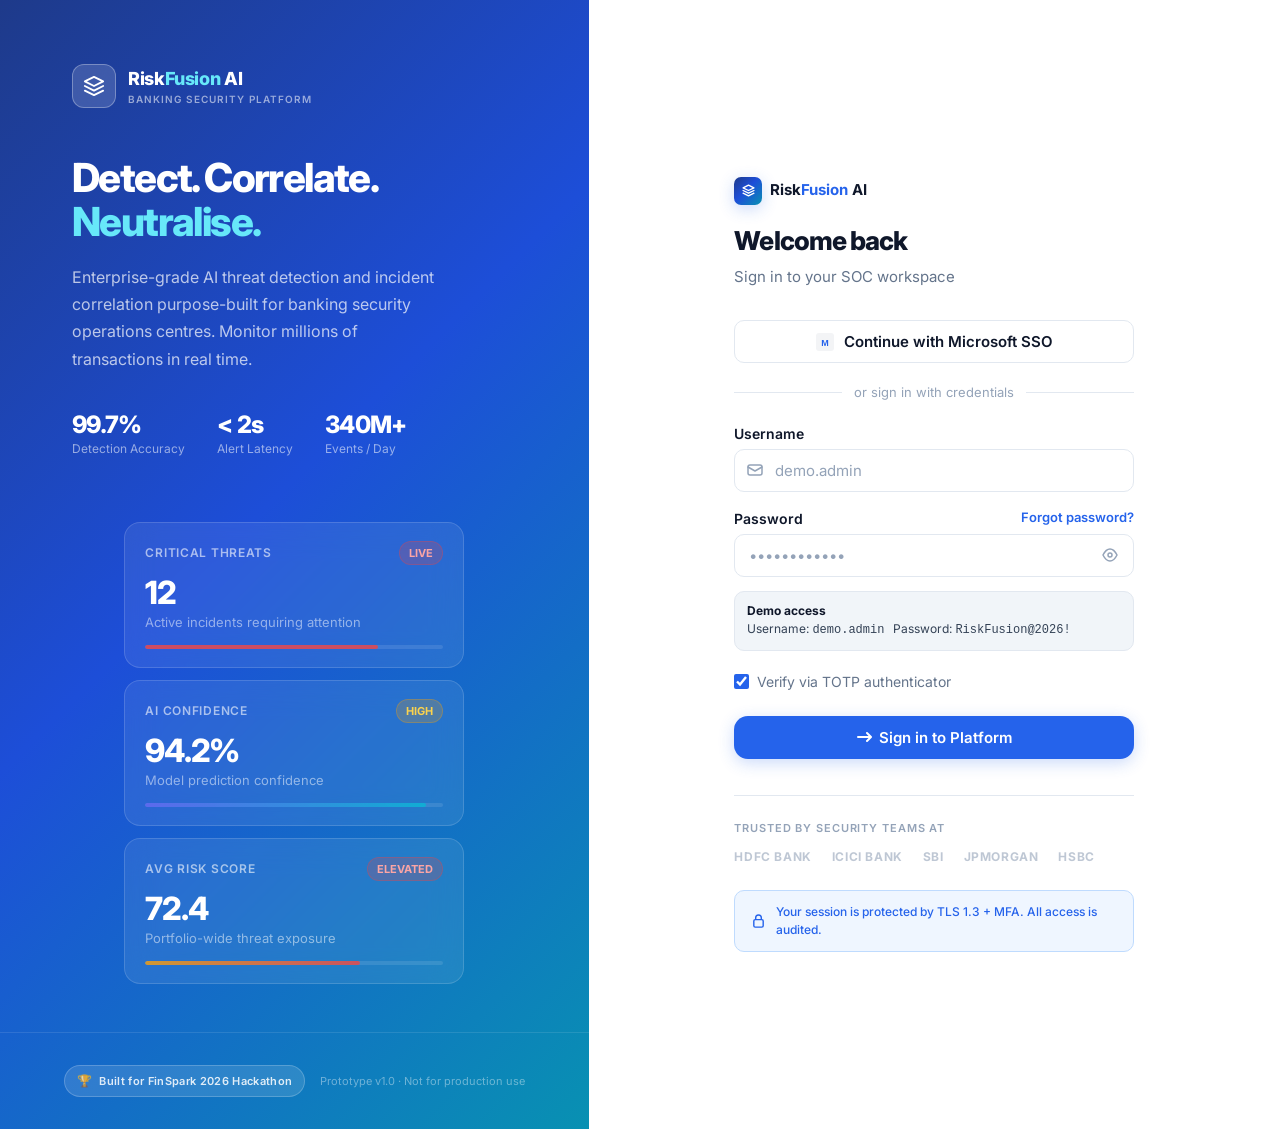
==== commit 5d803d3a: "Harden demo login and complete workspace controls" ====
--- a/index.html
+++ b/index.html
@@ -430,7 +430,7 @@
                   <polyline points="1 5 8 9 15 5" />
                 </svg>
               </span>
-              <input id="email" type="text" class="input" style="width:100%;" placeholder="admin" value="admin" required />
+              <input id="email" type="text" class="input" style="width:100%;" placeholder="demo.admin" autocomplete="username" required />
             </div>
           </div>
 
@@ -441,7 +441,7 @@
             </div>
             <div class="input-pw-wrap">
               <input id="password" type="password" class="input" style="width:100%;" placeholder="••••••••••••"
-                value="admin123" required />
+                autocomplete="current-password" required />
               <button type="button" class="pw-toggle" onclick="togglePw()">
                 <svg id="pw-icon" viewBox="0 0 16 16" fill="none" stroke="currentColor" stroke-width="1.5">
                   <path d="M1 8s3-6 7-6 7 6 7 6-3 6-7 6-7-6-7-6z" />
@@ -449,6 +449,11 @@
                 </svg>
               </button>
             </div>
+          </div>
+
+          <div style="margin:-6px 0 20px;padding:10px 12px;background:var(--bg-subtle);border:1px solid var(--border-default);border-radius:var(--r-md);font-size:0.75rem;color:var(--text-secondary);line-height:1.55;">
+            <strong style="color:var(--text-primary);">Demo access</strong><br>
+            Username: <span class="mono">demo.admin</span> &nbsp; Password: <span class="mono">RiskFusion@2026!</span>
           </div>
 
           <div style="display:flex;align-items:center;gap:8px;margin-bottom:24px;">
@@ -521,7 +526,8 @@
           body: JSON.stringify({ username: document.getElementById('email').value.trim(), password: document.getElementById('password').value })
         });
         if (!response.ok) throw new Error('Invalid username or password');
-        localStorage.setItem('riskfusion-user', 'admin');
+        const user = await response.json();
+        localStorage.setItem('riskfusion-user', user.username || 'demo.admin');
         window.location.href = 'dashboard.html';
       } catch (err) {
         error.textContent = err.message;
--- a/styles/design-system.css
+++ b/styles/design-system.css
@@ -1139,4 +1139,14 @@
   .pg-header, .card-head { align-items: flex-start; flex-direction: column; }
   .pg-actions { flex-wrap: wrap; }
   .kpi-grid { grid-template-columns: 1fr; }
-}
+  .tbl-wrap { overflow-x: auto; -webkit-overflow-scrolling: touch; }
+  .tbl { min-width: 980px; }
+  .card { min-width: 0; }
+  .pg-actions { width: 100%; }
+  .pg-actions .btn { flex: 1 1 auto; justify-content: center; }
+}
+
+/* Protect dense security workspaces from accidental flex/grid overflow. */
+.main-area, .page-content, .card, .card-body, .dashboard-grid, .incident-grid, .report-layout, .two-col { min-width: 0; }
+.chart-sm, .chart-area, .chart-container { position: relative; min-width: 0; }
+canvas { max-width: 100%; }
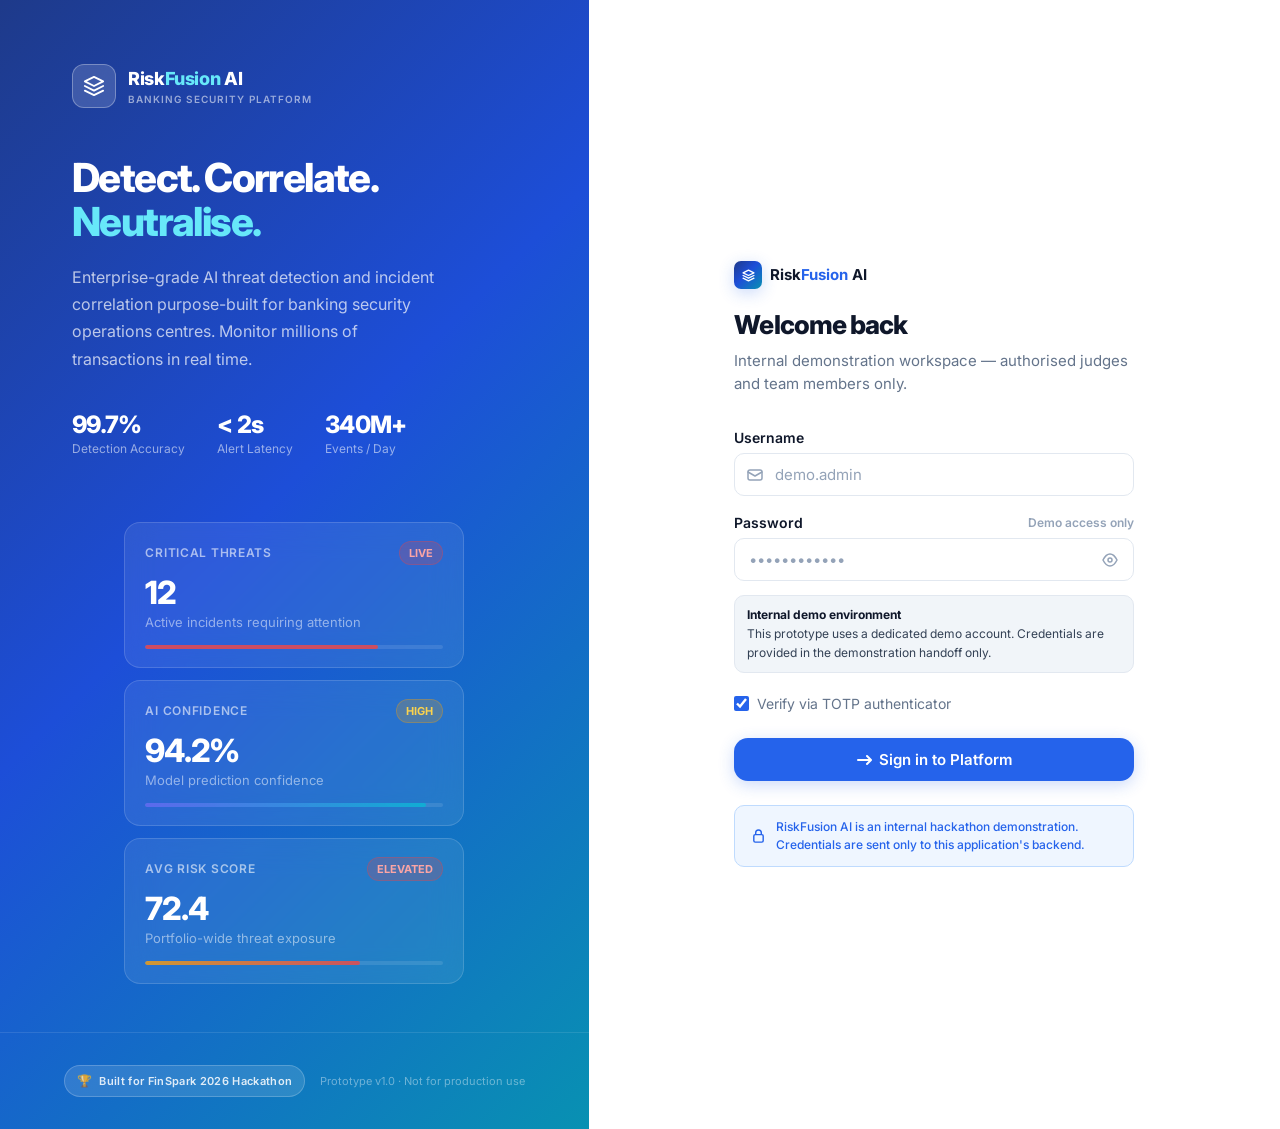
==== commit 24b61283: "Remove phishing-like login cues and add security headers" ====
--- a/index.html
+++ b/index.html
@@ -403,23 +403,11 @@
                 style="color:var(--brand-blue-mid);">Fusion</span> AI</span>
           </div>
           <h2 class="login-form-title">Welcome back</h2>
-          <p class="login-form-sub">Sign in to your SOC workspace</p>
-        </div>
-
-        <!-- SSO -->
-        <button class="sso-btn" type="button" style="margin-bottom:20px;" onclick="document.getElementById('email').focus()">
-          <svg viewBox="0 0 24 24" fill="none">
-            <rect width="24" height="24" rx="4" fill="#F3F4F6" />
-            <text x="12" y="17" text-anchor="middle" font-size="12" font-family="Arial" font-weight="bold"
-              fill="#2563EB">M</text>
-          </svg>
-          Continue with Microsoft SSO
-        </button>
-
-        <div class="divider-label" style="margin-bottom:20px;">or sign in with credentials</div>
+          <p class="login-form-sub">Internal demonstration workspace — authorised judges and team members only.</p>
+        </div>
 
         <!-- Form -->
-        <form id="login-form">
+        <form id="login-form" action="/auth/login" method="post">
           <div class="input-group" style="margin-bottom:16px;">
             <label class="input-label" for="email">Username</label>
             <div class="input-with-icon">
@@ -437,7 +425,7 @@
           <div class="input-group" style="margin-bottom:20px;">
             <div style="display:flex;align-items:center;justify-content:space-between;">
               <label class="input-label" for="password">Password</label>
-              <a href="#" style="font-size:0.8125rem;color:var(--brand-blue-mid);font-weight:600;">Forgot password?</a>
+              <span style="font-size:0.75rem;color:var(--text-muted);font-weight:600;">Demo access only</span>
             </div>
             <div class="input-pw-wrap">
               <input id="password" type="password" class="input" style="width:100%;" placeholder="••••••••••••"
@@ -452,8 +440,8 @@
           </div>
 
           <div style="margin:-6px 0 20px;padding:10px 12px;background:var(--bg-subtle);border:1px solid var(--border-default);border-radius:var(--r-md);font-size:0.75rem;color:var(--text-secondary);line-height:1.55;">
-            <strong style="color:var(--text-primary);">Demo access</strong><br>
-            Username: <span class="mono">demo.admin</span> &nbsp; Password: <span class="mono">RiskFusion@2026!</span>
+            <strong style="color:var(--text-primary);">Internal demo environment</strong><br>
+            This prototype uses a dedicated demo account. Credentials are provided in the demonstration handoff only.
           </div>
 
           <div style="display:flex;align-items:center;gap:8px;margin-bottom:24px;">
@@ -474,17 +462,6 @@
           <p id="login-error" role="alert" style="display:none;margin:12px 0 0;color:var(--critical);font-size:0.8125rem;"></p>
         </form>
 
-        <div class="trusted-by">
-          <div class="trusted-label">Trusted by security teams at</div>
-          <div class="trusted-logos">
-            <span class="trusted-logo-item">HDFC BANK</span>
-            <span class="trusted-logo-item">ICICI BANK</span>
-            <span class="trusted-logo-item">SBI</span>
-            <span class="trusted-logo-item">JPMORGAN</span>
-            <span class="trusted-logo-item">HSBC</span>
-          </div>
-        </div>
-
         <div
           style="margin-top:24px;padding:12px 16px;background:var(--info-bg);border:1px solid var(--info-border);border-radius:var(--r-md);display:flex;align-items:center;gap:10px;">
           <svg viewBox="0 0 16 16" fill="none" stroke="var(--brand-blue-mid)" stroke-width="1.5"
@@ -492,8 +469,7 @@
             <rect x="3" y="6" width="10" height="8" rx="1.5" />
             <path d="M5 6V4a3 3 0 0 1 6 0v2" />
           </svg>
-          <span style="font-size:0.75rem;color:var(--brand-blue-mid);font-weight:500;">Your session is protected by TLS
-            1.3 + MFA. All access is audited.</span>
+          <span style="font-size:0.75rem;color:var(--brand-blue-mid);font-weight:500;">RiskFusion AI is an internal hackathon demonstration. Credentials are sent only to this application's backend.</span>
         </div>
 
       </div>
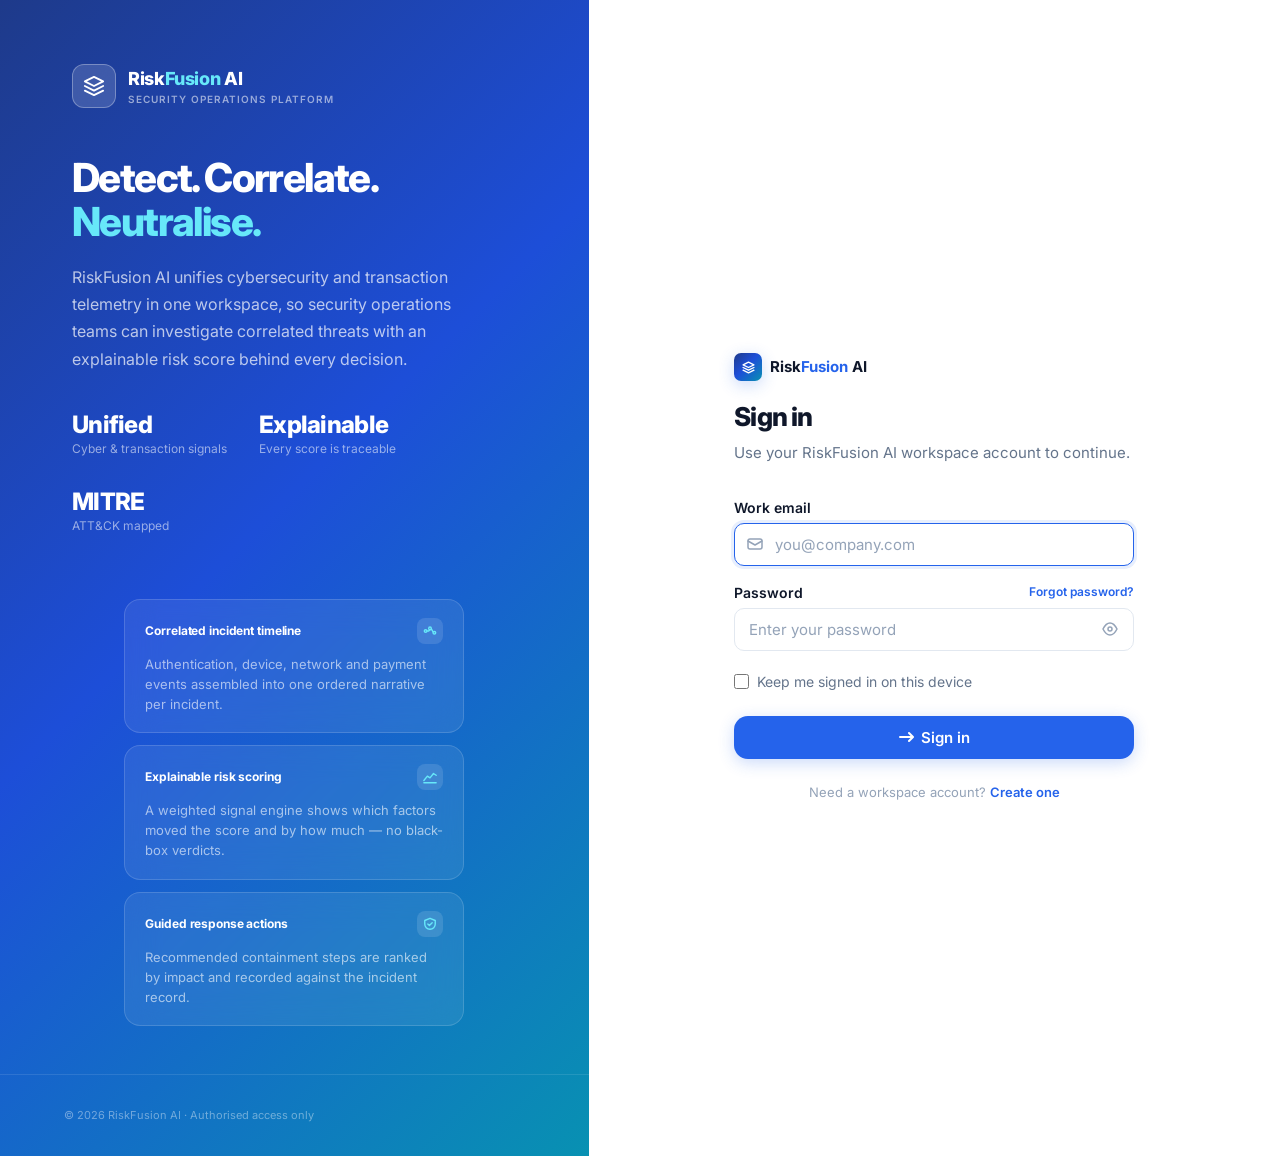
==== commit 13625db9: "Replace demo login with Supabase Auth and remove phishing signals Chrome Safe Browsing flagged the d" ====
--- a/index.html
+++ b/index.html
@@ -4,11 +4,40 @@
 <head>
   <meta charset="UTF-8" />
   <meta name="viewport" content="width=device-width, initial-scale=1.0" />
-  <meta name="description" content="RiskFusion AI — Sign in to the AI-Powered Banking Incident Correlation Platform" />
-  <title>Sign In — RiskFusion AI</title>
+  <title>Sign in · RiskFusion AI</title>
+  <meta name="description"
+    content="RiskFusion AI is a security operations platform that correlates cybersecurity and transaction telemetry into explainable risk scores for banking security teams. Sign in to your workspace." />
+  <meta name="author" content="RiskFusion AI" />
+  <meta name="robots" content="index, follow" />
+  <meta name="theme-color" content="#0F172A" />
+  <link rel="canonical" href="https://riskfusion-ai.vercel.app/" />
+
+  <meta property="og:type" content="website" />
+  <meta property="og:site_name" content="RiskFusion AI" />
+  <meta property="og:title" content="RiskFusion AI — Security Operations Platform" />
+  <meta property="og:description"
+    content="Correlate cybersecurity and transaction telemetry into explainable risk scores for banking security operations teams." />
+  <meta property="og:url" content="https://riskfusion-ai.vercel.app/" />
+  <meta name="twitter:card" content="summary" />
+  <meta name="twitter:title" content="RiskFusion AI — Security Operations Platform" />
+  <meta name="twitter:description"
+    content="Correlate cybersecurity and transaction telemetry into explainable risk scores for banking security operations teams." />
+
   <link rel="stylesheet" href="styles/design-system.css" />
+  <script type="application/ld+json">
+    {
+      "@context": "https://schema.org",
+      "@type": "SoftwareApplication",
+      "name": "RiskFusion AI",
+      "applicationCategory": "SecurityApplication",
+      "operatingSystem": "Web",
+      "description": "Security operations platform that correlates cybersecurity and transaction telemetry into explainable risk scores for banking security teams.",
+      "url": "https://riskfusion-ai.vercel.app/",
+      "offers": { "@type": "Offer", "price": "0", "priceCurrency": "USD" }
+    }
+  </script>
   <style>
-    /* Login-page-specific overrides */
+    /* Sign-in page layout overrides */
     .login-brand-panel {
       display: flex;
       flex-direction: column;
@@ -37,13 +66,6 @@
       width: 22px;
       height: 22px;
       color: white;
-    }
-
-    .brand-title {
-      font-size: 1.375rem;
-      font-weight: 800;
-      color: white;
-      letter-spacing: -0.03em;
     }
 
     .brand-headline {
@@ -70,6 +92,7 @@
     .brand-stats {
       display: flex;
       gap: 32px;
+      flex-wrap: wrap;
     }
 
     .brand-stat-val {
@@ -117,64 +140,41 @@
       display: flex;
       justify-content: space-between;
       align-items: center;
-      margin-bottom: 12px;
+      margin-bottom: 10px;
+      gap: 10px;
     }
 
     .bmc-label {
       font-size: 0.75rem;
-      font-weight: 600;
-      color: rgba(255, 255, 255, 0.6);
-      text-transform: uppercase;
-      letter-spacing: 0.06em;
-    }
-
-    .bmc-badge {
-      font-size: 0.6875rem;
       font-weight: 700;
-      padding: 3px 9px;
-      border-radius: 100px;
-      background: rgba(239, 68, 68, 0.2);
-      color: #FCA5A5;
-      border: 1px solid rgba(239, 68, 68, 0.3);
-    }
-
-    .bmc-badge.warn {
-      background: rgba(245, 158, 11, 0.2);
-      color: #FCD34D;
-      border-color: rgba(245, 158, 11, 0.3);
-    }
-
-    .bmc-val {
-      font-size: 2rem;
-      font-weight: 800;
-      letter-spacing: -0.04em;
       color: white;
-      line-height: 1;
+      letter-spacing: -0.01em;
+    }
+
+    .bmc-icon {
+      width: 26px;
+      height: 26px;
+      border-radius: 8px;
+      background: rgba(255, 255, 255, 0.12);
+      display: flex;
+      align-items: center;
+      justify-content: center;
+      flex-shrink: 0;
+    }
+
+    .bmc-icon svg {
+      width: 14px;
+      height: 14px;
+      color: #67E8F9;
     }
 
     .bmc-sub {
       font-size: 0.8125rem;
-      color: rgba(255, 255, 255, 0.5);
-      margin-top: 4px;
-    }
-
-    .bmc-bar-wrap {
-      margin-top: 12px;
-    }
-
-    .bmc-bar {
-      height: 4px;
-      background: rgba(255, 255, 255, 0.1);
-      border-radius: 100px;
-      overflow: hidden;
-    }
-
-    .bmc-bar-fill {
-      height: 100%;
-      border-radius: 100px;
-    }
-
-    .sso-btn {
+      line-height: 1.55;
+      color: rgba(255, 255, 255, 0.6);
+    }
+
+    .oauth-btn {
       display: flex;
       align-items: center;
       justify-content: center;
@@ -192,14 +192,39 @@
       font-family: inherit;
     }
 
-    .sso-btn:hover {
+    .oauth-btn:hover:not(:disabled) {
       background: var(--bg-subtle);
       border-color: var(--border-strong);
     }
 
-    .sso-btn svg {
+    .oauth-btn:disabled {
+      opacity: 0.6;
+      cursor: not-allowed;
+    }
+
+    .oauth-btn svg {
       width: 18px;
       height: 18px;
+    }
+
+    .oauth-divider {
+      display: flex;
+      align-items: center;
+      gap: 12px;
+      margin: 20px 0;
+      font-size: 0.75rem;
+      font-weight: 600;
+      color: var(--text-muted);
+      text-transform: uppercase;
+      letter-spacing: 0.06em;
+    }
+
+    .oauth-divider::before,
+    .oauth-divider::after {
+      content: "";
+      flex: 1;
+      height: 1px;
+      background: var(--border-default);
     }
 
     .form-footer {
@@ -209,39 +234,18 @@
       color: var(--text-muted);
     }
 
-    .form-footer a {
+    .link-btn {
+      background: none;
+      border: none;
+      padding: 0;
+      font: inherit;
       color: var(--brand-blue-mid);
       font-weight: 600;
-    }
-
-    .trusted-by {
-      margin-top: 36px;
-      padding-top: 24px;
-      border-top: 1px solid var(--border-default);
-    }
-
-    .trusted-label {
-      font-size: 0.6875rem;
-      text-transform: uppercase;
-      letter-spacing: 0.08em;
-      color: var(--text-muted);
-      font-weight: 600;
-      margin-bottom: 12px;
-    }
-
-    .trusted-logos {
-      display: flex;
-      align-items: center;
-      gap: 20px;
-      flex-wrap: wrap;
-    }
-
-    .trusted-logo-item {
-      font-size: 0.75rem;
-      font-weight: 700;
-      color: var(--text-muted);
-      letter-spacing: 0.05em;
-      opacity: 0.6;
+      cursor: pointer;
+    }
+
+    .link-btn:hover {
+      text-decoration: underline;
     }
 
     .input-pw-wrap {
@@ -274,6 +278,31 @@
       width: 16px;
       height: 16px;
     }
+
+    .form-message {
+      margin: 14px 0 0;
+      padding: 10px 12px;
+      border-radius: var(--r-md);
+      font-size: 0.8125rem;
+      line-height: 1.5;
+    }
+
+    .form-message.error {
+      background: var(--critical-bg, #FEF2F2);
+      border: 1px solid var(--critical-border, #FECACA);
+      color: var(--critical);
+    }
+
+    .form-message.success {
+      background: var(--info-bg);
+      border: 1px solid var(--info-border);
+      color: var(--brand-blue-mid);
+    }
+
+    .login-brand-bottom {
+      font-size: 0.6875rem;
+      color: rgba(255, 255, 255, 0.4);
+    }
   </style>
 </head>
 
@@ -286,7 +315,7 @@
         <div class="brand-logo-wrap">
           <div class="brand-logo-mark">
             <svg viewBox="0 0 24 24" fill="none" stroke="currentColor" stroke-width="2" stroke-linecap="round"
-              stroke-linejoin="round">
+              stroke-linejoin="round" aria-hidden="true">
               <path d="M12 2L2 7l10 5 10-5-10-5z" />
               <path d="M2 17l10 5 10-5" />
               <path d="M2 12l10 5 10-5" />
@@ -297,7 +326,7 @@
                 style="color:#67E8F9;">Fusion</span> AI</div>
             <div
               style="font-size:0.625rem;color:rgba(255,255,255,0.55);font-weight:600;letter-spacing:0.1em;text-transform:uppercase;">
-              Banking Security Platform</div>
+              Security Operations Platform</div>
           </div>
         </div>
 
@@ -306,82 +335,79 @@
         </h1>
 
         <p class="brand-body">
-          Enterprise-grade AI threat detection and incident correlation purpose-built for banking security operations
-          centres. Monitor millions of transactions in real time.
+          RiskFusion AI unifies cybersecurity and transaction telemetry in one workspace, so security operations teams
+          can investigate correlated threats with an explainable risk score behind every decision.
         </p>
 
         <div class="brand-stats">
           <div>
-            <div class="brand-stat-val">99.7%</div>
-            <div class="brand-stat-lbl">Detection Accuracy</div>
+            <div class="brand-stat-val">Unified</div>
+            <div class="brand-stat-lbl">Cyber &amp; transaction signals</div>
           </div>
           <div>
-            <div class="brand-stat-val">&lt; 2s</div>
-            <div class="brand-stat-lbl">Alert Latency</div>
+            <div class="brand-stat-val">Explainable</div>
+            <div class="brand-stat-lbl">Every score is traceable</div>
           </div>
           <div>
-            <div class="brand-stat-val">340M+</div>
-            <div class="brand-stat-lbl">Events / Day</div>
+            <div class="brand-stat-val">MITRE</div>
+            <div class="brand-stat-lbl">ATT&amp;CK mapped</div>
           </div>
         </div>
       </div>
 
-      <!-- Mini dashboard cards in brand panel -->
+      <!-- Capability cards -->
       <div class="brand-visual">
         <div class="brand-card-stack">
           <div class="brand-mini-card">
             <div class="bmc-top">
-              <span class="bmc-label">Critical Threats</span>
-              <span class="bmc-badge">LIVE</span>
+              <span class="bmc-label">Correlated incident timeline</span>
+              <span class="bmc-icon">
+                <svg viewBox="0 0 16 16" fill="none" stroke="currentColor" stroke-width="1.6" stroke-linecap="round"
+                  stroke-linejoin="round" aria-hidden="true">
+                  <circle cx="3" cy="8" r="1.5" />
+                  <circle cx="8" cy="5" r="1.5" />
+                  <circle cx="13" cy="10" r="1.5" />
+                  <path d="M4.5 8h2L8 6.5" />
+                  <path d="M9.5 5.5l2 3.5" />
+                </svg>
+              </span>
             </div>
-            <div class="bmc-val">12</div>
-            <div class="bmc-sub">Active incidents requiring attention</div>
-            <div class="bmc-bar-wrap">
-              <div class="bmc-bar">
-                <div class="bmc-bar-fill" style="width:78%;background:rgba(239,68,68,0.8);"></div>
-              </div>
-            </div>
+            <div class="bmc-sub">Authentication, device, network and payment events assembled into one ordered
+              narrative per incident.</div>
           </div>
           <div class="brand-mini-card">
             <div class="bmc-top">
-              <span class="bmc-label">AI Confidence</span>
-              <span class="bmc-badge warn">HIGH</span>
+              <span class="bmc-label">Explainable risk scoring</span>
+              <span class="bmc-icon">
+                <svg viewBox="0 0 16 16" fill="none" stroke="currentColor" stroke-width="1.6" stroke-linecap="round"
+                  stroke-linejoin="round" aria-hidden="true">
+                  <polyline points="1 12 5 7 8 9 12 4 15 6" />
+                  <path d="M1 14.5h14" />
+                </svg>
+              </span>
             </div>
-            <div class="bmc-val">94.2%</div>
-            <div class="bmc-sub">Model prediction confidence</div>
-            <div class="bmc-bar-wrap">
-              <div class="bmc-bar">
-                <div class="bmc-bar-fill"
-                  style="width:94%;background:linear-gradient(90deg,rgba(99,102,241,0.8),rgba(6,182,212,0.8));"></div>
-              </div>
-            </div>
+            <div class="bmc-sub">A weighted signal engine shows which factors moved the score and by how much — no
+              black-box verdicts.</div>
           </div>
           <div class="brand-mini-card">
             <div class="bmc-top">
-              <span class="bmc-label">Avg Risk Score</span>
-              <span class="bmc-badge">ELEVATED</span>
+              <span class="bmc-label">Guided response actions</span>
+              <span class="bmc-icon">
+                <svg viewBox="0 0 16 16" fill="none" stroke="currentColor" stroke-width="1.6" stroke-linecap="round"
+                  stroke-linejoin="round" aria-hidden="true">
+                  <path d="M8 1.5L2 4v4c0 3.3 2.6 6 6 6s6-2.7 6-6V4L8 1.5z" />
+                  <path d="M5.5 8l1.8 1.8L10.5 6.5" />
+                </svg>
+              </span>
             </div>
-            <div class="bmc-val">72.4</div>
-            <div class="bmc-sub">Portfolio-wide threat exposure</div>
-            <div class="bmc-bar-wrap">
-              <div class="bmc-bar">
-                <div class="bmc-bar-fill"
-                  style="width:72%;background:linear-gradient(90deg,rgba(245,158,11,0.8),rgba(239,68,68,0.8));"></div>
-              </div>
-            </div>
+            <div class="bmc-sub">Recommended containment steps are ranked by impact and recorded against the incident
+              record.</div>
           </div>
         </div>
       </div>
 
-      <!-- Bottom bar -->
       <div class="login-brand-bottom">
-        <div class="hackathon-badge">
-          <span class="trophy">🏆</span>
-          Built for FinSpark 2026 Hackathon
-        </div>
-        <div style="color:rgba(255,255,255,0.4);font-size:0.6875rem;margin-left:auto;">
-          Prototype v1.0 · Not for production use
-        </div>
+        © 2026 RiskFusion AI · Authorised access only
       </div>
     </section>
 
@@ -393,7 +419,7 @@
           <div style="display:flex;align-items:center;gap:8px;margin-bottom:16px;">
             <div class="logo-mark" style="width:28px;height:28px;border-radius:7px;">
               <svg viewBox="0 0 24 24" fill="none" stroke="white" stroke-width="2.5" stroke-linecap="round"
-                stroke-linejoin="round" style="width:13px;height:13px;">
+                stroke-linejoin="round" style="width:13px;height:13px;" aria-hidden="true">
                 <path d="M12 2L2 7l10 5 10-5-10-5z" />
                 <path d="M2 17l10 5 10-5" />
                 <path d="M2 12l10 5 10-5" />
@@ -402,74 +428,88 @@
             <span style="font-size:0.9375rem;font-weight:700;color:var(--text-primary);">Risk<span
                 style="color:var(--brand-blue-mid);">Fusion</span> AI</span>
           </div>
-          <h2 class="login-form-title">Welcome back</h2>
-          <p class="login-form-sub">Internal demonstration workspace — authorised judges and team members only.</p>
+          <h2 class="login-form-title" id="form-title">Sign in</h2>
+          <p class="login-form-sub" id="form-sub">Use your RiskFusion AI workspace account to continue.</p>
         </div>
 
-        <!-- Form -->
-        <form id="login-form" action="/auth/login" method="post">
+        <!-- Google OAuth: rendered only once the provider is confirmed available -->
+        <div id="oauth-section" hidden>
+          <button type="button" class="oauth-btn" id="google-btn">
+            <svg viewBox="0 0 18 18" aria-hidden="true">
+              <path fill="#4285F4"
+                d="M17.64 9.2c0-.64-.06-1.25-.16-1.84H9v3.48h4.84a4.14 4.14 0 0 1-1.8 2.72v2.26h2.91c1.7-1.57 2.69-3.88 2.69-6.62z" />
+              <path fill="#34A853"
+                d="M9 18c2.43 0 4.47-.8 5.96-2.18l-2.91-2.26c-.81.54-1.84.86-3.05.86-2.34 0-4.32-1.58-5.03-3.7H.96v2.34A9 9 0 0 0 9 18z" />
+              <path fill="#FBBC05"
+                d="M3.97 10.72a5.4 5.4 0 0 1 0-3.44V4.94H.96a9 9 0 0 0 0 8.12l3.01-2.34z" />
+              <path fill="#EA4335"
+                d="M9 3.58c1.32 0 2.5.45 3.44 1.35l2.58-2.58A9 9 0 0 0 .96 4.94l3.01 2.34C4.68 5.16 6.66 3.58 9 3.58z" />
+            </svg>
+            <span id="google-btn-label">Continue with Google</span>
+          </button>
+          <div class="oauth-divider">or</div>
+        </div>
+
+        <form id="auth-form" novalidate>
           <div class="input-group" style="margin-bottom:16px;">
-            <label class="input-label" for="email">Username</label>
+            <label class="input-label" for="email">Work email</label>
             <div class="input-with-icon">
               <span class="input-icon">
                 <svg viewBox="0 0 16 16" fill="none" stroke="currentColor" stroke-width="1.5" stroke-linecap="round"
-                  stroke-linejoin="round">
+                  stroke-linejoin="round" aria-hidden="true">
                   <rect x="1" y="3" width="14" height="10" rx="2" />
                   <polyline points="1 5 8 9 15 5" />
                 </svg>
               </span>
-              <input id="email" type="text" class="input" style="width:100%;" placeholder="demo.admin" autocomplete="username" required />
+              <input id="email" name="email" type="email" class="input" style="width:100%;" placeholder="you@company.com"
+                autocomplete="username" autocapitalize="none" spellcheck="false" required />
             </div>
           </div>
 
           <div class="input-group" style="margin-bottom:20px;">
             <div style="display:flex;align-items:center;justify-content:space-between;">
               <label class="input-label" for="password">Password</label>
-              <span style="font-size:0.75rem;color:var(--text-muted);font-weight:600;">Demo access only</span>
+              <button type="button" class="link-btn" id="forgot-btn"
+                style="font-size:0.75rem;">Forgot password?</button>
             </div>
             <div class="input-pw-wrap">
-              <input id="password" type="password" class="input" style="width:100%;" placeholder="••••••••••••"
-                autocomplete="current-password" required />
-              <button type="button" class="pw-toggle" onclick="togglePw()">
-                <svg id="pw-icon" viewBox="0 0 16 16" fill="none" stroke="currentColor" stroke-width="1.5">
+              <input id="password" name="password" type="password" class="input" style="width:100%;"
+                placeholder="Enter your password" autocomplete="current-password" required minlength="8" />
+              <button type="button" class="pw-toggle" id="pw-toggle" aria-label="Show password">
+                <svg id="pw-icon" viewBox="0 0 16 16" fill="none" stroke="currentColor" stroke-width="1.5"
+                  aria-hidden="true">
                   <path d="M1 8s3-6 7-6 7 6 7 6-3 6-7 6-7-6-7-6z" />
                   <circle cx="8" cy="8" r="2" />
                 </svg>
               </button>
             </div>
-          </div>
-
-          <div style="margin:-6px 0 20px;padding:10px 12px;background:var(--bg-subtle);border:1px solid var(--border-default);border-radius:var(--r-md);font-size:0.75rem;color:var(--text-secondary);line-height:1.55;">
-            <strong style="color:var(--text-primary);">Internal demo environment</strong><br>
-            This prototype uses a dedicated demo account. Credentials are provided in the demonstration handoff only.
+            <p id="password-hint" hidden
+              style="margin:8px 0 0;font-size:0.75rem;color:var(--text-muted);line-height:1.5;">
+              Use at least 8 characters. Choose a password you do not use anywhere else.
+            </p>
           </div>
 
           <div style="display:flex;align-items:center;gap:8px;margin-bottom:24px;">
-            <input type="checkbox" id="mfa" checked
-              style="width:15px;height:15px;accent-color:var(--brand-blue-mid);" />
-            <label for="mfa" style="font-size:0.875rem;color:var(--text-tertiary);cursor:pointer;">
-              Verify via TOTP authenticator
+            <input type="checkbox" id="remember" style="width:15px;height:15px;accent-color:var(--brand-blue-mid);" />
+            <label for="remember" style="font-size:0.875rem;color:var(--text-tertiary);cursor:pointer;">
+              Keep me signed in on this device
             </label>
           </div>
 
-          <button type="submit" class="btn btn-primary btn-full btn-lg">
+          <button type="submit" class="btn btn-primary btn-full btn-lg" id="submit-btn">
             <svg viewBox="0 0 16 16" fill="none" stroke="currentColor" stroke-width="2" stroke-linecap="round"
-              stroke-linejoin="round" style="width:16px;height:16px;">
+              stroke-linejoin="round" style="width:16px;height:16px;" aria-hidden="true">
               <path d="M14 8H2m9-4l4 4-4 4" />
             </svg>
-            Sign in to Platform
+            <span id="submit-label">Sign in</span>
           </button>
-          <p id="login-error" role="alert" style="display:none;margin:12px 0 0;color:var(--critical);font-size:0.8125rem;"></p>
+
+          <p id="form-message" class="form-message" role="status" aria-live="polite" hidden></p>
         </form>
 
-        <div
-          style="margin-top:24px;padding:12px 16px;background:var(--info-bg);border:1px solid var(--info-border);border-radius:var(--r-md);display:flex;align-items:center;gap:10px;">
-          <svg viewBox="0 0 16 16" fill="none" stroke="var(--brand-blue-mid)" stroke-width="1.5"
-            style="width:15px;height:15px;flex-shrink:0;">
-            <rect x="3" y="6" width="10" height="8" rx="1.5" />
-            <path d="M5 6V4a3 3 0 0 1 6 0v2" />
-          </svg>
-          <span style="font-size:0.75rem;color:var(--brand-blue-mid);font-weight:500;">RiskFusion AI is an internal hackathon demonstration. Credentials are sent only to this application's backend.</span>
+        <div class="form-footer">
+          <span id="mode-prompt">Need a workspace account?</span>
+          <button type="button" class="link-btn" id="mode-toggle">Create one</button>
         </div>
 
       </div>
@@ -477,39 +517,162 @@
 
   </main>
 
+  <script src="scripts/config.js"></script>
+  <script src="scripts/auth.js"></script>
   <script>
-    function togglePw() {
-      const input = document.getElementById('password');
-      const icon = document.getElementById('pw-icon');
-      if (input.type === 'password') {
-        input.type = 'text';
-        icon.innerHTML = '<path d="M13.5 8A5.5 5.5 0 0 1 3 8"/><line x1="2" y1="2" x2="14" y2="14"/>';
-      } else {
-        input.type = 'password';
-        icon.innerHTML = '<path d="M1 8s3-6 7-6 7 6 7 6-3 6-7 6-7-6-7-6z"/><circle cx="8" cy="8" r="2"/>';
+    (function () {
+      const auth = window.RiskFusionAuth;
+      const config = window.RISKFUSION_CONFIG;
+
+      const form = document.getElementById('auth-form');
+      const emailInput = document.getElementById('email');
+      const passwordInput = document.getElementById('password');
+      const rememberInput = document.getElementById('remember');
+      const message = document.getElementById('form-message');
+      const submitBtn = document.getElementById('submit-btn');
+      const submitLabel = document.getElementById('submit-label');
+      const modeToggle = document.getElementById('mode-toggle');
+      const modePrompt = document.getElementById('mode-prompt');
+      const formTitle = document.getElementById('form-title');
+      const formSub = document.getElementById('form-sub');
+      const passwordHint = document.getElementById('password-hint');
+      const googleBtn = document.getElementById('google-btn');
+
+      let mode = 'signin';
+
+      /** Only ever navigate to a page inside this app. */
+      function safeNext() {
+        const next = new URLSearchParams(location.search).get('next');
+        if (!next || /^[a-z]+:|^\/\//i.test(next)) return config.homePage;
+        const page = next.split('/').pop();
+        return /^[\w.-]+\.html(\?[^#]*)?$/.test(page) ? page : config.homePage;
       }
-    }
-
-    document.getElementById('login-form').addEventListener('submit', async (event) => {
-      event.preventDefault();
-      const error = document.getElementById('login-error');
-      error.style.display = 'none';
-      try {
-        const apiBase = globalThis.RISKFUSION_API_BASE ||
-          (((location.hostname === '127.0.0.1' || location.hostname === 'localhost') && location.port === '3000') ? 'http://127.0.0.1:8000' : location.origin);
-        const response = await fetch(apiBase + '/auth/login', {
-          method: 'POST', headers: { 'Content-Type': 'application/json' },
-          body: JSON.stringify({ username: document.getElementById('email').value.trim(), password: document.getElementById('password').value })
-        });
-        if (!response.ok) throw new Error('Invalid username or password');
-        const user = await response.json();
-        localStorage.setItem('riskfusion-user', user.username || 'demo.admin');
-        window.location.href = 'dashboard.html';
-      } catch (err) {
-        error.textContent = err.message;
-        error.style.display = 'block';
+
+      function show(text, tone) {
+        message.textContent = text;
+        message.className = `form-message ${tone}`;
+        message.hidden = false;
       }
-    });
+
+      function hide() {
+        message.hidden = true;
+      }
+
+      function busy(state, label) {
+        submitBtn.disabled = state;
+        googleBtn.disabled = state;
+        submitLabel.textContent = label;
+      }
+
+      function setMode(next) {
+        mode = next;
+        hide();
+        const signup = mode === 'signup';
+        formTitle.textContent = signup ? 'Create your account' : 'Sign in';
+        formSub.textContent = signup
+          ? 'Register a RiskFusion AI workspace account with your work email.'
+          : 'Use your RiskFusion AI workspace account to continue.';
+        submitLabel.textContent = signup ? 'Create account' : 'Sign in';
+        modePrompt.textContent = signup ? 'Already have an account?' : 'Need a workspace account?';
+        modeToggle.textContent = signup ? 'Sign in' : 'Create one';
+        passwordInput.autocomplete = signup ? 'new-password' : 'current-password';
+        passwordHint.hidden = !signup;
+        document.getElementById('google-btn-label').textContent = signup ? 'Sign up with Google' : 'Continue with Google';
+      }
+
+      modeToggle.addEventListener('click', () => setMode(mode === 'signup' ? 'signin' : 'signup'));
+
+      document.getElementById('pw-toggle').addEventListener('click', (event) => {
+        const button = event.currentTarget;
+        const icon = document.getElementById('pw-icon');
+        const hidden = passwordInput.type === 'password';
+        passwordInput.type = hidden ? 'text' : 'password';
+        button.setAttribute('aria-label', hidden ? 'Hide password' : 'Show password');
+        icon.innerHTML = hidden
+          ? '<path d="M13.5 8A5.5 5.5 0 0 1 3 8"/><line x1="2" y1="2" x2="14" y2="14"/>'
+          : '<path d="M1 8s3-6 7-6 7 6 7 6-3 6-7 6-7-6-7-6z"/><circle cx="8" cy="8" r="2"/>';
+      });
+
+      document.getElementById('forgot-btn').addEventListener('click', async () => {
+        const email = emailInput.value.trim();
+        if (!email || !emailInput.checkValidity()) {
+          show('Enter your work email address first, then select Forgot password.', 'error');
+          emailInput.focus();
+          return;
+        }
+        try {
+          await auth.sendPasswordReset(email);
+          show(`If an account exists for ${email}, a password reset link is on its way.`, 'success');
+        } catch (error) {
+          show(error.message, 'error');
+        }
+      });
+
+      form.addEventListener('submit', async (event) => {
+        event.preventDefault();
+        hide();
+        if (!form.checkValidity()) {
+          show(
+            emailInput.validity.valid
+              ? 'Your password must be at least 8 characters.'
+              : 'Enter a valid email address.',
+            'error'
+          );
+          return;
+        }
+
+        const email = emailInput.value.trim();
+        const password = passwordInput.value;
+        const remember = rememberInput.checked;
+
+        busy(true, mode === 'signup' ? 'Creating account…' : 'Signing in…');
+        try {
+          if (mode === 'signup') {
+            const result = await auth.signUpWithPassword(email, password, remember);
+            if (result.confirmationRequired) {
+              // setMode() clears any message, so switch views before reporting.
+              setMode('signin');
+              busy(false, 'Sign in');
+              show(`Account created. Confirm your address from the email sent to ${email}, then sign in.`, 'success');
+              return;
+            }
+          } else {
+            await auth.signInWithPassword(email, password, remember);
+          }
+          location.replace(safeNext());
+        } catch (error) {
+          busy(false, mode === 'signup' ? 'Create account' : 'Sign in');
+          show(error.message, 'error');
+          passwordInput.select();
+        }
+      });
+
+      googleBtn.addEventListener('click', async () => {
+        hide();
+        googleBtn.disabled = true;
+        try {
+          sessionStorage.setItem('riskfusion.oauth_next', safeNext());
+          await auth.signInWithGoogle(rememberInput.checked);
+        } catch (error) {
+          googleBtn.disabled = false;
+          show(error.message, 'error');
+        }
+      });
+
+      // Never present a third-party sign-in button that cannot complete a real
+      // sign-in: reveal it only after the provider is confirmed configured.
+      auth.providerEnabled('google').then((enabled) => {
+        if (enabled) document.getElementById('oauth-section').hidden = false;
+      });
+
+      // An already-signed-in visitor should not see the sign-in form at all.
+      auth.getSession().then((session) => {
+        if (session) location.replace(safeNext());
+      });
+
+      setMode('signin');
+      emailInput.focus();
+    })();
   </script>
 </body>
 
--- a/styles/design-system.css
+++ b/styles/design-system.css
@@ -1,7 +1,7 @@
 /* ─────────────────────────────────────────
    RISKFUSION AI — DESIGN SYSTEM
-   AI-Powered Banking Incident Correlation Platform
-   FinSpark 2026 Hackathon
+   Security operations platform for incident correlation
+   and explainable risk scoring
 ───────────────────────────────────────── */
 
 @import url('https://fonts.googleapis.com/css2?family=Inter:ital,opsz,wght@0,14..32,300;0,14..32,400;0,14..32,500;0,14..32,600;0,14..32,700;0,14..32,800;1,14..32,400&display=swap');
@@ -1079,20 +1079,6 @@
   position: relative; z-index: 1;
 }
 
-.hackathon-badge {
-  display: inline-flex; align-items: center; gap: 7px;
-  padding: 6px 12px;
-  background: rgba(255,255,255,0.12);
-  border: 1px solid rgba(255,255,255,0.2);
-  border-radius: var(--r-full);
-  font-size: 0.6875rem;
-  font-weight: 600;
-  color: rgba(255,255,255,0.85);
-  letter-spacing: 0.03em;
-}
-
-.hackathon-badge .trophy { font-size: 0.75rem; }
-
 .login-form-panel {
   flex: 1;
   display: flex; align-items: center; justify-content: center;
@@ -1150,3 +1136,12 @@
 .main-area, .page-content, .card, .card-body, .dashboard-grid, .incident-grid, .report-layout, .two-col { min-width: 0; }
 .chart-sm, .chart-area, .chart-container { position: relative; min-width: 0; }
 canvas { max-width: 100%; }
+
+/* Topbar service chip reflects real API reachability. */
+.topbar-chip.degraded {
+  background: var(--medium-bg);
+  border-color: var(--medium-border);
+  color: var(--medium);
+}
+
+.topbar-chip.degraded .dot { background: var(--medium); }
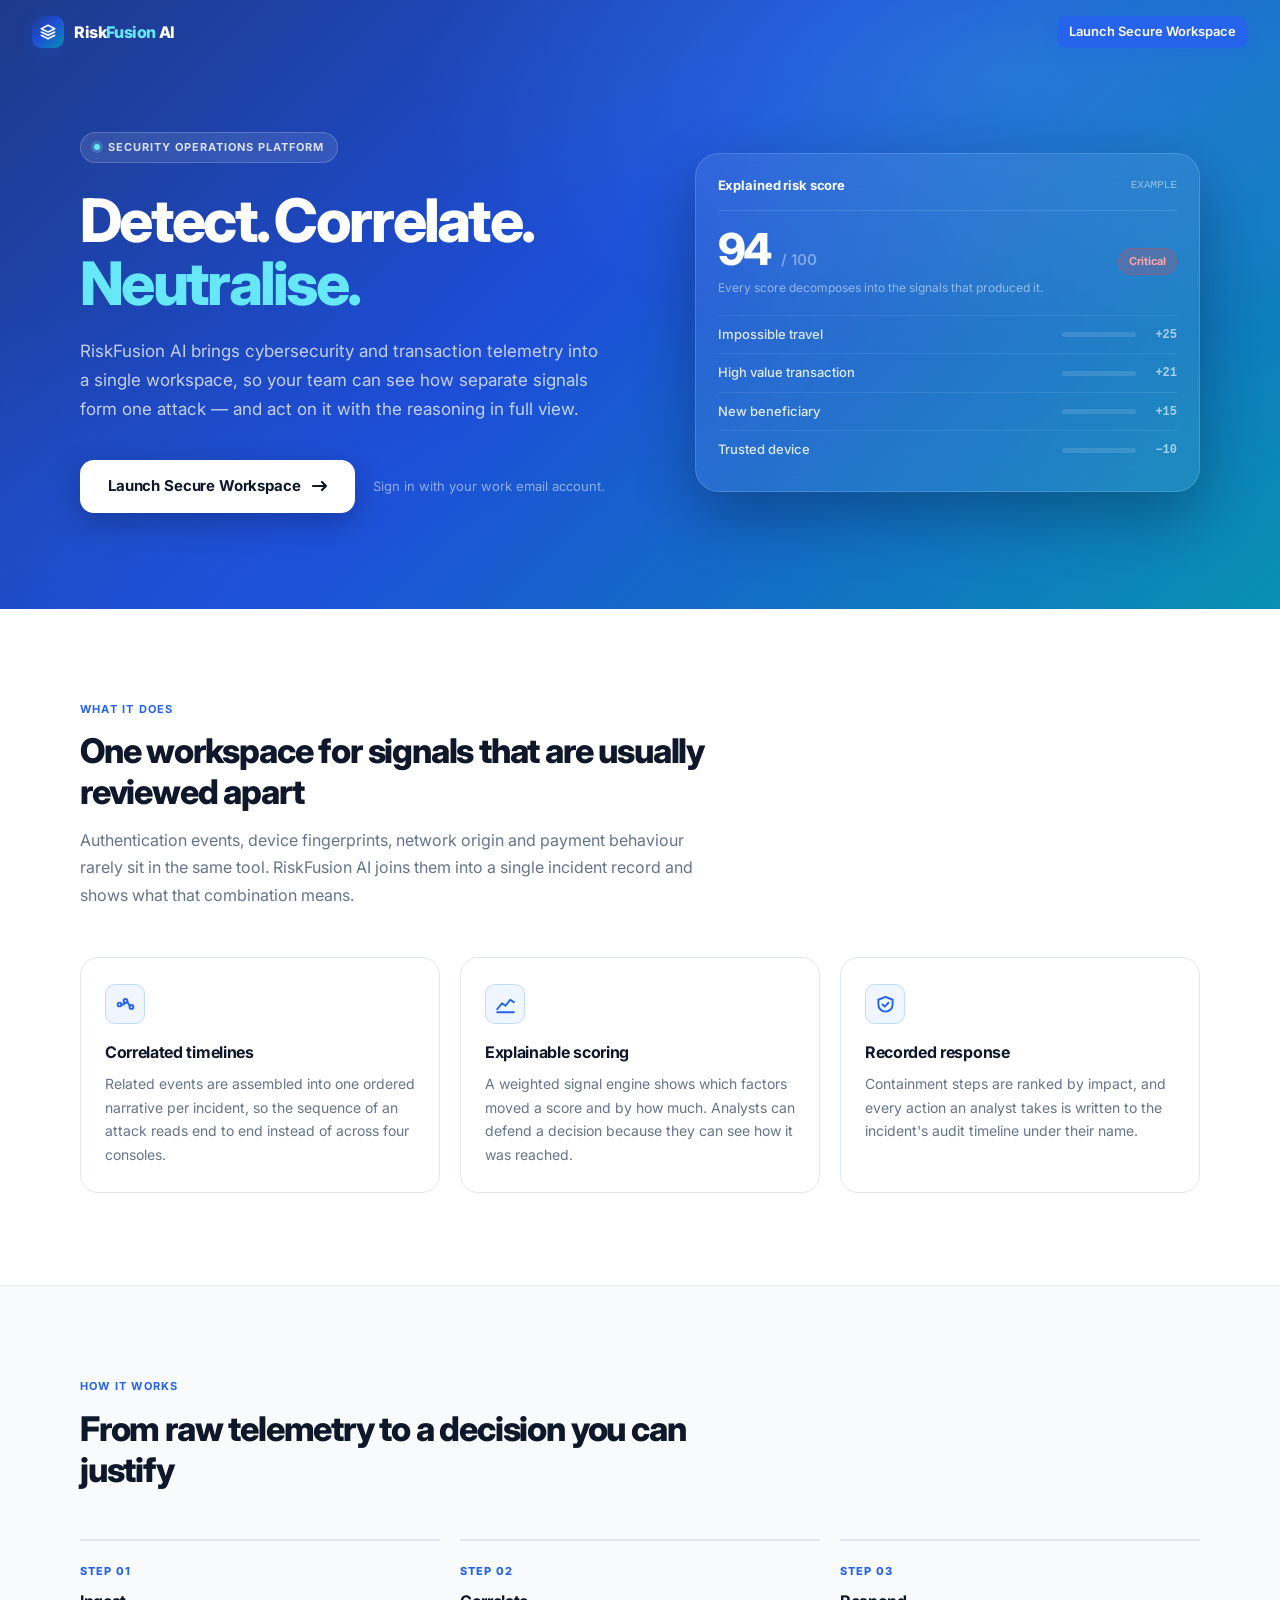
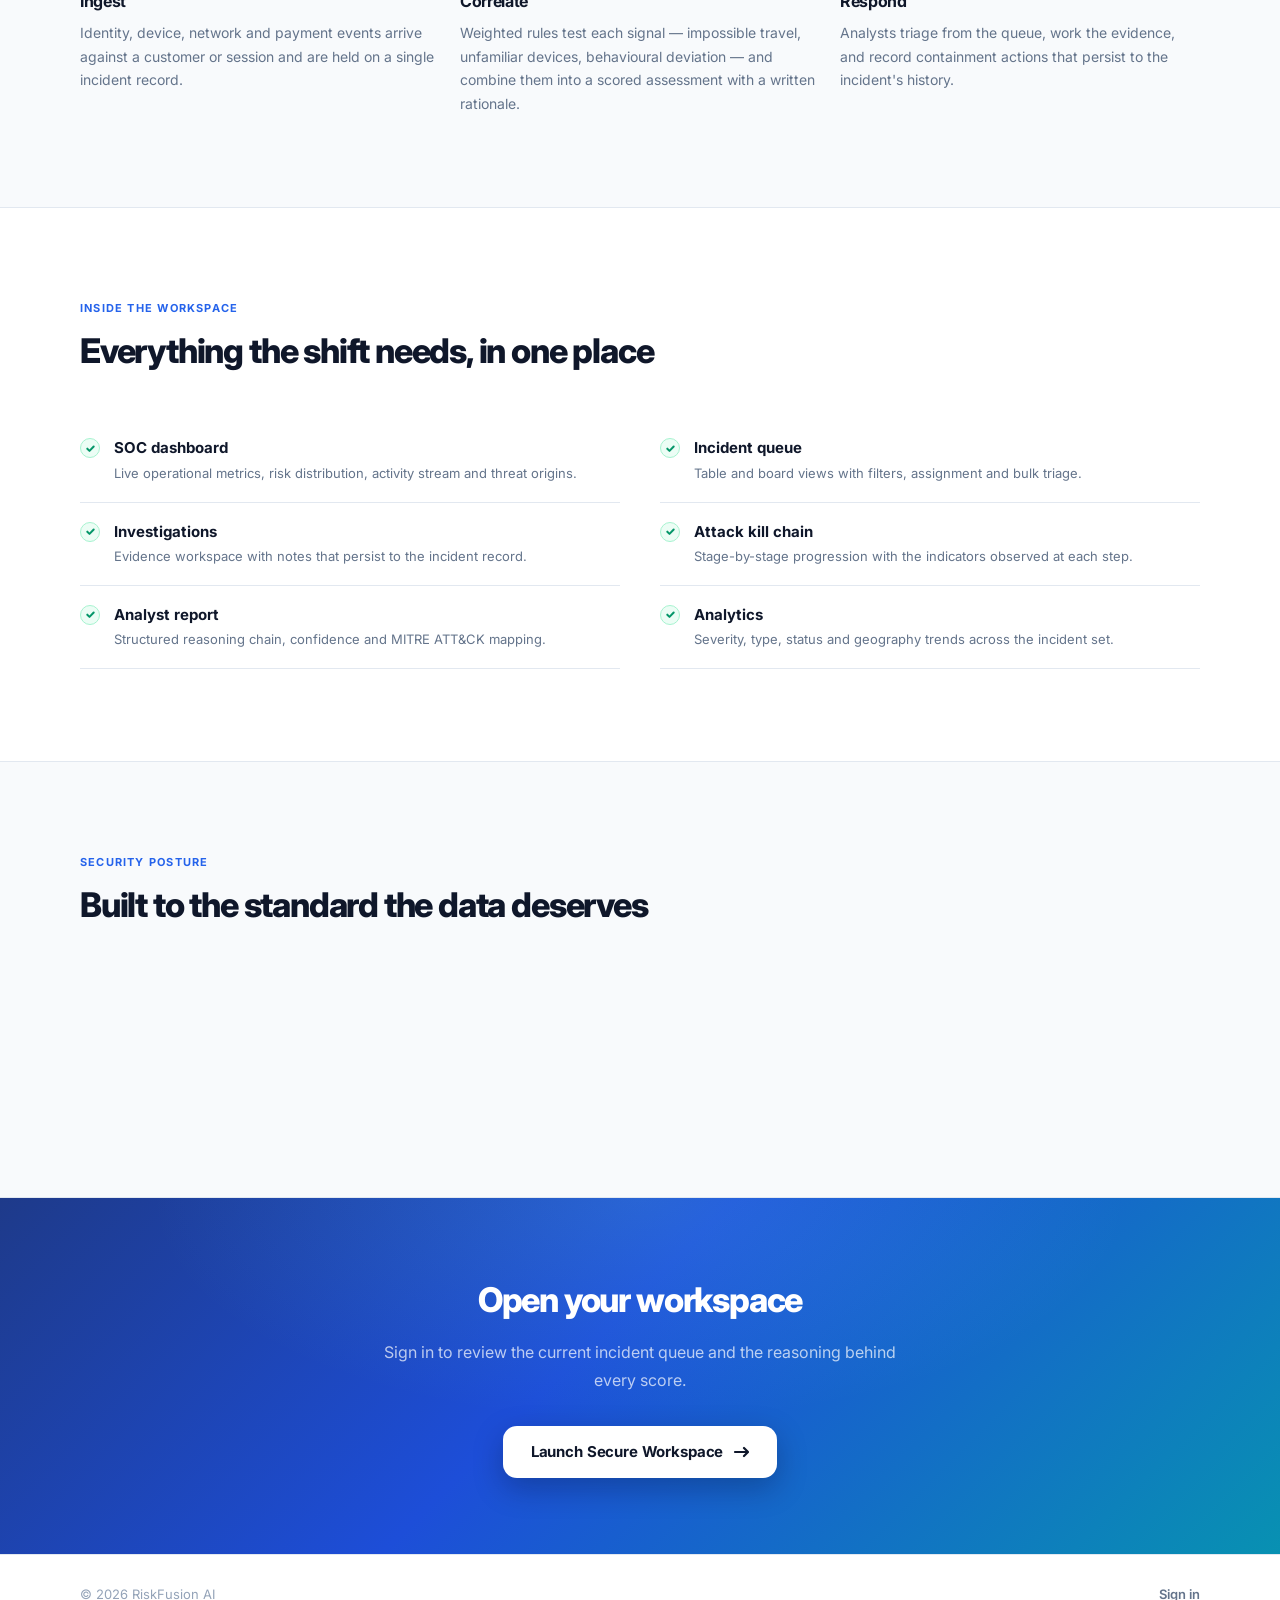
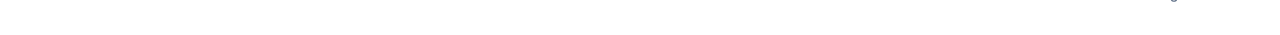
==== commit f97473bd: "Add a landing page and move sign-in behind it The root URL was a credential form, which gave first-t" ====
--- a/index.html
+++ b/index.html
@@ -4,9 +4,9 @@
 <head>
   <meta charset="UTF-8" />
   <meta name="viewport" content="width=device-width, initial-scale=1.0" />
-  <title>Sign in · RiskFusion AI</title>
+  <title>RiskFusion AI — Security Operations Platform</title>
   <meta name="description"
-    content="RiskFusion AI is a security operations platform that correlates cybersecurity and transaction telemetry into explainable risk scores for banking security teams. Sign in to your workspace." />
+    content="RiskFusion AI correlates cybersecurity and transaction telemetry into explainable risk scores, giving security operations teams one workspace to investigate, decide and act." />
   <meta name="author" content="RiskFusion AI" />
   <meta name="robots" content="index, follow" />
   <meta name="theme-color" content="#0F172A" />
@@ -16,12 +16,12 @@
   <meta property="og:site_name" content="RiskFusion AI" />
   <meta property="og:title" content="RiskFusion AI — Security Operations Platform" />
   <meta property="og:description"
-    content="Correlate cybersecurity and transaction telemetry into explainable risk scores for banking security operations teams." />
+    content="Correlate cybersecurity and transaction telemetry into explainable risk scores for security operations teams." />
   <meta property="og:url" content="https://riskfusion-ai.vercel.app/" />
   <meta name="twitter:card" content="summary" />
   <meta name="twitter:title" content="RiskFusion AI — Security Operations Platform" />
   <meta name="twitter:description"
-    content="Correlate cybersecurity and transaction telemetry into explainable risk scores for banking security operations teams." />
+    content="Correlate cybersecurity and transaction telemetry into explainable risk scores for security operations teams." />
 
   <link rel="stylesheet" href="styles/design-system.css" />
   <script type="application/ld+json">
@@ -31,647 +31,1128 @@
       "name": "RiskFusion AI",
       "applicationCategory": "SecurityApplication",
       "operatingSystem": "Web",
-      "description": "Security operations platform that correlates cybersecurity and transaction telemetry into explainable risk scores for banking security teams.",
-      "url": "https://riskfusion-ai.vercel.app/",
-      "offers": { "@type": "Offer", "price": "0", "priceCurrency": "USD" }
+      "description": "Security operations platform that correlates cybersecurity and transaction telemetry into explainable risk scores.",
+      "url": "https://riskfusion-ai.vercel.app/"
     }
   </script>
   <style>
-    /* Sign-in page layout overrides */
-    .login-brand-panel {
+    /* ─────────── Landing page ─────────── */
+    .lp-body {
+      background: var(--bg-surface);
+    }
+
+    /* ── Top bar ── */
+    .lp-nav {
+      position: fixed;
+      top: 0;
+      left: 0;
+      right: 0;
+      z-index: 100;
       display: flex;
-      flex-direction: column;
-    }
-
-    .brand-logo-wrap {
+      align-items: center;
+      justify-content: space-between;
+      gap: 16px;
+      padding: 16px 32px;
+      transition: background 0.3s ease, border-color 0.3s ease, backdrop-filter 0.3s ease, padding 0.3s ease;
+      border-bottom: 1px solid transparent;
+    }
+
+    .lp-nav.scrolled {
+      background: rgba(255, 255, 255, 0.86);
+      backdrop-filter: blur(16px);
+      -webkit-backdrop-filter: blur(16px);
+      border-bottom-color: var(--border-default);
+      padding: 12px 32px;
+    }
+
+    .lp-brand {
       display: flex;
       align-items: center;
+      gap: 10px;
+      text-decoration: none;
+    }
+
+    .lp-brand-mark {
+      width: 32px;
+      height: 32px;
+      border-radius: 9px;
+      background: var(--brand-gradient);
+      display: flex;
+      align-items: center;
+      justify-content: center;
+      flex-shrink: 0;
+      box-shadow: var(--shadow-blue);
+    }
+
+    .lp-brand-mark svg {
+      width: 16px;
+      height: 16px;
+      color: white;
+    }
+
+    .lp-brand-name {
+      font-size: 1rem;
+      font-weight: 800;
+      letter-spacing: -0.025em;
+      color: white;
+      transition: color 0.3s ease;
+      white-space: nowrap;
+    }
+
+    .lp-brand-name span {
+      color: #67E8F9;
+      transition: color 0.3s ease;
+    }
+
+    .lp-nav.scrolled .lp-brand-name {
+      color: var(--text-primary);
+    }
+
+    .lp-nav.scrolled .lp-brand-name span {
+      color: var(--brand-blue-mid);
+    }
+
+    /* The nav CTA is the same single action, revealed once the hero scrolls away. */
+    .lp-nav-cta {
+      opacity: 0;
+      transform: translateY(-6px);
+      pointer-events: none;
+      transition: opacity 0.3s ease, transform 0.3s ease;
+    }
+
+    .lp-nav.scrolled .lp-nav-cta {
+      opacity: 1;
+      transform: none;
+      pointer-events: auto;
+    }
+
+    /* ── Hero ── */
+    .lp-hero {
+      position: relative;
+      background: var(--brand-gradient);
+      color: white;
+      padding: 132px 32px 96px;
+      overflow: hidden;
+    }
+
+    .lp-hero::after {
+      content: "";
+      position: absolute;
+      inset: 0;
+      background:
+        radial-gradient(900px 420px at 78% 12%, rgba(103, 232, 249, 0.18), transparent 65%),
+        radial-gradient(700px 380px at 8% 88%, rgba(37, 99, 235, 0.22), transparent 60%);
+      pointer-events: none;
+    }
+
+    .lp-wrap {
+      max-width: 1120px;
+      margin: 0 auto;
+      position: relative;
+      z-index: 1;
+    }
+
+    .lp-hero-grid {
+      display: grid;
+      grid-template-columns: minmax(0, 1.05fr) minmax(0, 0.95fr);
+      gap: 56px;
+      align-items: center;
+    }
+
+    .lp-eyebrow {
+      display: inline-flex;
+      align-items: center;
+      gap: 8px;
+      padding: 6px 13px;
+      border-radius: var(--r-full);
+      background: rgba(255, 255, 255, 0.1);
+      border: 1px solid rgba(255, 255, 255, 0.18);
+      font-size: 0.6875rem;
+      font-weight: 700;
+      letter-spacing: 0.09em;
+      text-transform: uppercase;
+      color: rgba(255, 255, 255, 0.82);
+      margin-bottom: 26px;
+    }
+
+    .lp-eyebrow .dot {
+      width: 6px;
+      height: 6px;
+      border-radius: 50%;
+      background: #67E8F9;
+      box-shadow: 0 0 0 3px rgba(103, 232, 249, 0.22);
+    }
+
+    .lp-h1 {
+      font-size: clamp(2.4rem, 5.2vw, 3.75rem);
+      font-weight: 800;
+      letter-spacing: -0.045em;
+      line-height: 1.05;
+      margin-bottom: 22px;
+    }
+
+    .lp-h1 span {
+      color: #67E8F9;
+    }
+
+    .lp-lede {
+      font-size: 1.0625rem;
+      line-height: 1.72;
+      color: rgba(255, 255, 255, 0.74);
+      max-width: 520px;
+      margin-bottom: 36px;
+    }
+
+    .lp-cta-row {
+      display: flex;
+      align-items: center;
+      gap: 18px;
+      flex-wrap: wrap;
+    }
+
+    /* The single primary call to action */
+    .lp-cta {
+      display: inline-flex;
+      align-items: center;
+      gap: 10px;
+      padding: 15px 28px;
+      border-radius: var(--r-lg);
+      background: white;
+      color: #0F172A;
+      font-size: 0.9375rem;
+      font-weight: 700;
+      letter-spacing: -0.01em;
+      text-decoration: none;
+      border: none;
+      cursor: pointer;
+      font-family: inherit;
+      box-shadow: 0 10px 30px rgba(2, 6, 23, 0.26);
+      transition: transform 0.22s cubic-bezier(0.16, 1, 0.3, 1), box-shadow 0.22s ease;
+    }
+
+    .lp-cta:hover {
+      transform: translateY(-2px);
+      box-shadow: 0 16px 38px rgba(2, 6, 23, 0.32);
+    }
+
+    .lp-cta:active {
+      transform: translateY(0);
+    }
+
+    .lp-cta svg {
+      width: 16px;
+      height: 16px;
+      transition: transform 0.22s cubic-bezier(0.16, 1, 0.3, 1);
+    }
+
+    .lp-cta:hover svg {
+      transform: translateX(3px);
+    }
+
+    .lp-cta-note {
+      font-size: 0.8125rem;
+      color: rgba(255, 255, 255, 0.52);
+      line-height: 1.5;
+    }
+
+    /* Hero preview card */
+    .lp-preview {
+      background: rgba(255, 255, 255, 0.07);
+      backdrop-filter: blur(18px);
+      -webkit-backdrop-filter: blur(18px);
+      border: 1px solid rgba(255, 255, 255, 0.15);
+      border-radius: var(--r-2xl);
+      padding: 22px;
+      box-shadow: 0 24px 60px rgba(2, 6, 23, 0.3);
+    }
+
+    .lp-preview-head {
+      display: flex;
+      align-items: center;
+      justify-content: space-between;
       gap: 12px;
+      padding-bottom: 15px;
+      margin-bottom: 16px;
+      border-bottom: 1px solid rgba(255, 255, 255, 0.12);
+    }
+
+    .lp-preview-title {
+      font-size: 0.8125rem;
+      font-weight: 700;
+      color: white;
+      letter-spacing: -0.01em;
+    }
+
+    .lp-preview-id {
+      font-family: monospace;
+      font-size: 0.6875rem;
+      color: rgba(255, 255, 255, 0.5);
+    }
+
+    .lp-score-row {
+      display: flex;
+      align-items: baseline;
+      gap: 10px;
+      margin-bottom: 4px;
+    }
+
+    .lp-score {
+      font-size: 2.75rem;
+      font-weight: 800;
+      letter-spacing: -0.05em;
+      line-height: 1;
+      color: white;
+    }
+
+    .lp-score-max {
+      font-size: 0.9375rem;
+      color: rgba(255, 255, 255, 0.4);
+      font-weight: 600;
+    }
+
+    .lp-score-tag {
+      margin-left: auto;
+      font-size: 0.6875rem;
+      font-weight: 700;
+      padding: 4px 10px;
+      border-radius: var(--r-full);
+      background: rgba(239, 68, 68, 0.2);
+      color: #FCA5A5;
+      border: 1px solid rgba(239, 68, 68, 0.32);
+    }
+
+    .lp-score-caption {
+      font-size: 0.75rem;
+      color: rgba(255, 255, 255, 0.5);
+      margin-bottom: 18px;
+    }
+
+    .lp-signal {
+      display: flex;
+      align-items: center;
+      gap: 11px;
+      padding: 9px 0;
+      border-top: 1px solid rgba(255, 255, 255, 0.08);
+    }
+
+    .lp-signal-name {
+      font-size: 0.8125rem;
+      color: rgba(255, 255, 255, 0.86);
+      font-weight: 500;
+      flex: 1;
+      min-width: 0;
+    }
+
+    .lp-signal-bar {
+      width: 74px;
+      height: 5px;
+      border-radius: var(--r-full);
+      background: rgba(255, 255, 255, 0.12);
+      overflow: hidden;
+      flex-shrink: 0;
+    }
+
+    .lp-signal-fill {
+      height: 100%;
+      border-radius: var(--r-full);
+      width: 0;
+      transition: width 1.1s cubic-bezier(0.16, 1, 0.3, 1);
+    }
+
+    .lp-signal-weight {
+      font-size: 0.75rem;
+      font-weight: 700;
+      color: rgba(255, 255, 255, 0.62);
+      font-family: monospace;
+      width: 30px;
+      text-align: right;
+      flex-shrink: 0;
+    }
+
+    /* ── Sections ── */
+    .lp-section {
+      padding: 92px 32px;
+    }
+
+    .lp-section.tinted {
+      background: var(--bg-canvas);
+      border-top: 1px solid var(--border-default);
+      border-bottom: 1px solid var(--border-default);
+    }
+
+    .lp-section-head {
+      max-width: 640px;
       margin-bottom: 48px;
     }
 
-    .brand-logo-mark {
-      width: 44px;
-      height: 44px;
-      border-radius: 12px;
-      background: rgba(255, 255, 255, 0.15);
-      border: 1.5px solid rgba(255, 255, 255, 0.3);
+    .lp-kicker {
+      font-size: 0.6875rem;
+      font-weight: 700;
+      letter-spacing: 0.11em;
+      text-transform: uppercase;
+      color: var(--brand-blue-mid);
+      margin-bottom: 14px;
+    }
+
+    .lp-h2 {
+      font-size: clamp(1.6rem, 3vw, 2.125rem);
+      font-weight: 800;
+      letter-spacing: -0.035em;
+      color: var(--text-primary);
+      line-height: 1.2;
+      margin-bottom: 14px;
+    }
+
+    .lp-sub {
+      font-size: 1rem;
+      line-height: 1.72;
+      color: var(--text-tertiary);
+    }
+
+    .lp-grid-3 {
+      display: grid;
+      grid-template-columns: repeat(3, minmax(0, 1fr));
+      gap: 20px;
+    }
+
+    .lp-card {
+      background: var(--bg-surface);
+      border: 1px solid var(--border-default);
+      border-radius: var(--r-xl);
+      padding: 26px 24px;
+      transition: transform 0.28s cubic-bezier(0.16, 1, 0.3, 1), box-shadow 0.28s ease, border-color 0.28s ease;
+    }
+
+    .lp-card:hover {
+      transform: translateY(-3px);
+      box-shadow: var(--shadow-lg);
+      border-color: var(--border-strong);
+    }
+
+    .lp-card-icon {
+      width: 40px;
+      height: 40px;
+      border-radius: var(--r-md);
+      background: var(--info-bg);
+      border: 1px solid var(--info-border);
       display: flex;
       align-items: center;
       justify-content: center;
-      backdrop-filter: blur(8px);
-    }
-
-    .brand-logo-mark svg {
-      width: 22px;
-      height: 22px;
+      margin-bottom: 16px;
+    }
+
+    .lp-card-icon svg {
+      width: 19px;
+      height: 19px;
+      color: var(--brand-blue-mid);
+    }
+
+    .lp-card-title {
+      font-size: 1rem;
+      font-weight: 700;
+      color: var(--text-primary);
+      letter-spacing: -0.02em;
+      margin-bottom: 8px;
+    }
+
+    .lp-card-copy {
+      font-size: 0.875rem;
+      line-height: 1.68;
+      color: var(--text-tertiary);
+    }
+
+    /* Steps */
+    .lp-steps {
+      display: grid;
+      grid-template-columns: repeat(3, minmax(0, 1fr));
+      gap: 20px;
+      counter-reset: step;
+    }
+
+    .lp-step {
+      position: relative;
+      padding-top: 22px;
+      border-top: 2px solid var(--border-default);
+      transition: border-color 0.28s ease;
+    }
+
+    .lp-step:hover {
+      border-top-color: var(--brand-blue-mid);
+    }
+
+    .lp-step-num {
+      font-size: 0.6875rem;
+      font-weight: 800;
+      letter-spacing: 0.1em;
+      color: var(--brand-blue-mid);
+      margin-bottom: 10px;
+    }
+
+    .lp-step-title {
+      font-size: 1rem;
+      font-weight: 700;
+      color: var(--text-primary);
+      letter-spacing: -0.02em;
+      margin-bottom: 8px;
+    }
+
+    .lp-step-copy {
+      font-size: 0.875rem;
+      line-height: 1.68;
+      color: var(--text-tertiary);
+    }
+
+    /* Module list */
+    .lp-modules {
+      display: grid;
+      grid-template-columns: repeat(2, minmax(0, 1fr));
+      gap: 0 40px;
+    }
+
+    .lp-module {
+      display: flex;
+      align-items: flex-start;
+      gap: 14px;
+      padding: 18px 0;
+      border-bottom: 1px solid var(--border-default);
+    }
+
+    .lp-module-check {
+      width: 20px;
+      height: 20px;
+      border-radius: 50%;
+      background: var(--low-bg);
+      border: 1px solid var(--low-border);
+      display: flex;
+      align-items: center;
+      justify-content: center;
+      flex-shrink: 0;
+      margin-top: 1px;
+    }
+
+    .lp-module-check svg {
+      width: 11px;
+      height: 11px;
+      color: var(--low);
+    }
+
+    .lp-module-name {
+      font-size: 0.9375rem;
+      font-weight: 700;
+      color: var(--text-primary);
+      margin-bottom: 3px;
+    }
+
+    .lp-module-copy {
+      font-size: 0.8125rem;
+      line-height: 1.6;
+      color: var(--text-tertiary);
+    }
+
+    /* Security strip */
+    .lp-security {
+      display: grid;
+      grid-template-columns: repeat(4, minmax(0, 1fr));
+      gap: 18px;
+    }
+
+    .lp-sec-item {
+      padding: 20px;
+      border-radius: var(--r-lg);
+      background: var(--bg-surface);
+      border: 1px solid var(--border-default);
+    }
+
+    .lp-sec-title {
+      display: flex;
+      align-items: center;
+      gap: 8px;
+      font-size: 0.8125rem;
+      font-weight: 700;
+      color: var(--text-primary);
+      margin-bottom: 8px;
+    }
+
+    .lp-sec-title svg {
+      width: 14px;
+      height: 14px;
+      color: var(--brand-cyan);
+      flex-shrink: 0;
+    }
+
+    .lp-sec-copy {
+      font-size: 0.8125rem;
+      line-height: 1.6;
+      color: var(--text-tertiary);
+    }
+
+    /* Closing band */
+    .lp-close {
+      background: var(--brand-gradient);
       color: white;
-    }
-
-    .brand-headline {
-      font-size: 2.5rem;
+      padding: 76px 32px;
+      text-align: center;
+      position: relative;
+      overflow: hidden;
+    }
+
+    .lp-close::after {
+      content: "";
+      position: absolute;
+      inset: 0;
+      background: radial-gradient(700px 320px at 50% 0%, rgba(103, 232, 249, 0.16), transparent 70%);
+      pointer-events: none;
+    }
+
+    .lp-close h2 {
+      font-size: clamp(1.6rem, 3vw, 2.125rem);
       font-weight: 800;
-      color: white;
-      letter-spacing: -0.04em;
-      line-height: 1.1;
-      margin-bottom: 20px;
-    }
-
-    .brand-headline span {
-      color: #67E8F9;
-    }
-
-    .brand-body {
+      letter-spacing: -0.035em;
+      margin-bottom: 14px;
+    }
+
+    .lp-close p {
       font-size: 1rem;
       line-height: 1.7;
       color: rgba(255, 255, 255, 0.7);
-      max-width: 380px;
-      margin-bottom: 40px;
-    }
-
-    .brand-stats {
+      max-width: 520px;
+      margin: 0 auto 32px;
+    }
+
+    /* Footer */
+    .lp-footer {
+      padding: 30px 32px;
+      border-top: 1px solid var(--border-default);
+      background: var(--bg-surface);
+    }
+
+    .lp-footer-inner {
+      max-width: 1120px;
+      margin: 0 auto;
       display: flex;
-      gap: 32px;
+      align-items: center;
+      justify-content: space-between;
+      gap: 16px;
       flex-wrap: wrap;
-    }
-
-    .brand-stat-val {
-      font-size: 1.5rem;
-      font-weight: 800;
-      color: white;
-      letter-spacing: -0.03em;
-      line-height: 1;
-    }
-
-    .brand-stat-lbl {
-      font-size: 0.75rem;
-      color: rgba(255, 255, 255, 0.55);
-      margin-top: 3px;
-    }
-
-    .brand-visual {
-      flex: 1;
-      display: flex;
-      align-items: center;
-      justify-content: center;
-      padding: 0 48px 48px;
-    }
-
-    .brand-card-stack {
-      position: relative;
-      width: 100%;
-      max-width: 340px;
-    }
-
-    .brand-mini-card {
-      background: rgba(255, 255, 255, 0.08);
-      backdrop-filter: blur(16px);
-      border: 1px solid rgba(255, 255, 255, 0.15);
-      border-radius: 16px;
-      padding: 18px 20px;
-      color: white;
-    }
-
-    .brand-mini-card+.brand-mini-card {
-      margin-top: 12px;
-    }
-
-    .bmc-top {
-      display: flex;
-      justify-content: space-between;
-      align-items: center;
-      margin-bottom: 10px;
-      gap: 10px;
-    }
-
-    .bmc-label {
-      font-size: 0.75rem;
-      font-weight: 700;
-      color: white;
-      letter-spacing: -0.01em;
-    }
-
-    .bmc-icon {
-      width: 26px;
-      height: 26px;
-      border-radius: 8px;
-      background: rgba(255, 255, 255, 0.12);
-      display: flex;
-      align-items: center;
-      justify-content: center;
-      flex-shrink: 0;
-    }
-
-    .bmc-icon svg {
-      width: 14px;
-      height: 14px;
-      color: #67E8F9;
-    }
-
-    .bmc-sub {
-      font-size: 0.8125rem;
-      line-height: 1.55;
-      color: rgba(255, 255, 255, 0.6);
-    }
-
-    .oauth-btn {
-      display: flex;
-      align-items: center;
-      justify-content: center;
-      gap: 10px;
-      padding: 11px 16px;
-      border: 1.5px solid var(--border-default);
-      border-radius: var(--r-md);
-      background: var(--bg-surface);
-      font-size: 0.9375rem;
-      font-weight: 600;
-      color: var(--text-primary);
-      cursor: pointer;
-      width: 100%;
-      transition: all var(--t-fast);
-      font-family: inherit;
-    }
-
-    .oauth-btn:hover:not(:disabled) {
-      background: var(--bg-subtle);
-      border-color: var(--border-strong);
-    }
-
-    .oauth-btn:disabled {
-      opacity: 0.6;
-      cursor: not-allowed;
-    }
-
-    .oauth-btn svg {
-      width: 18px;
-      height: 18px;
-    }
-
-    .oauth-divider {
-      display: flex;
-      align-items: center;
-      gap: 12px;
-      margin: 20px 0;
-      font-size: 0.75rem;
-      font-weight: 600;
-      color: var(--text-muted);
-      text-transform: uppercase;
-      letter-spacing: 0.06em;
-    }
-
-    .oauth-divider::before,
-    .oauth-divider::after {
-      content: "";
-      flex: 1;
-      height: 1px;
-      background: var(--border-default);
-    }
-
-    .form-footer {
-      margin-top: 24px;
-      text-align: center;
       font-size: 0.8125rem;
       color: var(--text-muted);
     }
 
-    .link-btn {
-      background: none;
-      border: none;
-      padding: 0;
-      font: inherit;
+    .lp-footer a {
+      color: var(--text-tertiary);
+      text-decoration: none;
+      font-weight: 600;
+      transition: color var(--t-fast);
+    }
+
+    .lp-footer a:hover {
       color: var(--brand-blue-mid);
-      font-weight: 600;
-      cursor: pointer;
-    }
-
-    .link-btn:hover {
-      text-decoration: underline;
-    }
-
-    .input-pw-wrap {
-      position: relative;
-    }
-
-    .input-pw-wrap .input {
-      padding-right: 44px;
-    }
-
-    .pw-toggle {
-      position: absolute;
-      right: 12px;
-      top: 50%;
-      transform: translateY(-50%);
-      background: none;
-      border: none;
-      color: var(--text-muted);
-      cursor: pointer;
-      padding: 4px;
-      display: flex;
-      align-items: center;
-    }
-
-    .pw-toggle:hover {
-      color: var(--text-primary);
-    }
-
-    .pw-toggle svg {
-      width: 16px;
-      height: 16px;
-    }
-
-    .form-message {
-      margin: 14px 0 0;
-      padding: 10px 12px;
-      border-radius: var(--r-md);
-      font-size: 0.8125rem;
-      line-height: 1.5;
-    }
-
-    .form-message.error {
-      background: var(--critical-bg, #FEF2F2);
-      border: 1px solid var(--critical-border, #FECACA);
-      color: var(--critical);
-    }
-
-    .form-message.success {
-      background: var(--info-bg);
-      border: 1px solid var(--info-border);
-      color: var(--brand-blue-mid);
-    }
-
-    .login-brand-bottom {
-      font-size: 0.6875rem;
-      color: rgba(255, 255, 255, 0.4);
+    }
+
+    /* ── Scroll reveal ── */
+    .reveal {
+      opacity: 0;
+      transform: translateY(18px);
+      transition: opacity 0.6s cubic-bezier(0.16, 1, 0.3, 1), transform 0.6s cubic-bezier(0.16, 1, 0.3, 1);
+    }
+
+    .reveal.visible {
+      opacity: 1;
+      transform: none;
+    }
+
+    /* ── Responsive ── */
+    @media (max-width: 940px) {
+      .lp-hero-grid {
+        grid-template-columns: 1fr;
+        gap: 44px;
+      }
+
+      .lp-grid-3,
+      .lp-steps {
+        grid-template-columns: 1fr;
+      }
+
+      .lp-modules {
+        grid-template-columns: 1fr;
+        gap: 0;
+      }
+
+      .lp-security {
+        grid-template-columns: repeat(2, minmax(0, 1fr));
+      }
+
+      .lp-hero {
+        padding: 116px 24px 76px;
+      }
+
+      .lp-section {
+        padding: 68px 24px;
+      }
+
+      .lp-nav,
+      .lp-nav.scrolled {
+        padding: 12px 20px;
+      }
+    }
+
+    @media (max-width: 560px) {
+      .lp-security {
+        grid-template-columns: 1fr;
+      }
+
+      .lp-cta {
+        width: 100%;
+        justify-content: center;
+      }
+
+      .lp-nav-cta {
+        display: none !important;
+      }
+    }
+
+    @media (prefers-reduced-motion: reduce) {
+      .reveal {
+        opacity: 1;
+        transform: none;
+        transition: none;
+      }
+
+      .lp-cta:hover,
+      .lp-card:hover {
+        transform: none;
+      }
+
+      .lp-signal-fill {
+        transition: none;
+      }
+
+      html {
+        scroll-behavior: auto !important;
+      }
+    }
+
+    html {
+      scroll-behavior: smooth;
     }
   </style>
 </head>
 
-<body>
-  <main class="login-shell">
-
-    <!-- ── Brand Panel ── -->
-    <section class="login-brand-panel">
-      <div class="login-brand-inner">
-        <div class="brand-logo-wrap">
-          <div class="brand-logo-mark">
-            <svg viewBox="0 0 24 24" fill="none" stroke="currentColor" stroke-width="2" stroke-linecap="round"
-              stroke-linejoin="round" aria-hidden="true">
-              <path d="M12 2L2 7l10 5 10-5-10-5z" />
-              <path d="M2 17l10 5 10-5" />
-              <path d="M2 12l10 5 10-5" />
-            </svg>
-          </div>
+<body class="lp-body">
+
+  <!-- ── Navigation ── -->
+  <nav class="lp-nav" id="lp-nav">
+    <a class="lp-brand" href="#top" aria-label="RiskFusion AI home">
+      <span class="lp-brand-mark">
+        <svg viewBox="0 0 24 24" fill="none" stroke="currentColor" stroke-width="2.4" stroke-linecap="round"
+          stroke-linejoin="round" aria-hidden="true">
+          <path d="M12 2L2 7l10 5 10-5-10-5z" />
+          <path d="M2 17l10 5 10-5" />
+          <path d="M2 12l10 5 10-5" />
+        </svg>
+      </span>
+      <span class="lp-brand-name">Risk<span>Fusion</span> AI</span>
+    </a>
+    <a class="btn btn-primary btn-sm lp-nav-cta" href="signin.html">Launch Secure Workspace</a>
+  </nav>
+
+  <!-- ── Hero ── -->
+  <header class="lp-hero" id="top">
+    <div class="lp-wrap">
+      <div class="lp-hero-grid">
+        <div>
+          <div class="lp-eyebrow"><span class="dot"></span>Security Operations Platform</div>
+          <h1 class="lp-h1">Detect. Correlate.<br><span>Neutralise.</span></h1>
+          <p class="lp-lede">
+            RiskFusion AI brings cybersecurity and transaction telemetry into a single workspace, so your team can see
+            how separate signals form one attack — and act on it with the reasoning in full view.
+          </p>
+          <div class="lp-cta-row">
+            <a class="lp-cta" href="signin.html">
+              <span class="lp-cta-label">Launch Secure Workspace</span>
+              <svg viewBox="0 0 16 16" fill="none" stroke="currentColor" stroke-width="2.2" stroke-linecap="round"
+                stroke-linejoin="round" aria-hidden="true">
+                <path d="M14 8H2m9-4l4 4-4 4" />
+              </svg>
+            </a>
+            <span class="lp-cta-note" id="lp-cta-note">Sign in with your work email account.</span>
+          </div>
+        </div>
+
+        <!-- Illustrative view of how a score is explained -->
+        <div class="lp-preview" aria-label="Example of an explained risk score">
+          <div class="lp-preview-head">
+            <span class="lp-preview-title">Explained risk score</span>
+            <span class="lp-preview-id">EXAMPLE</span>
+          </div>
+          <div class="lp-score-row">
+            <span class="lp-score" id="lp-score">0</span>
+            <span class="lp-score-max">/ 100</span>
+            <span class="lp-score-tag">Critical</span>
+          </div>
+          <div class="lp-score-caption">Every score decomposes into the signals that produced it.</div>
+
+          <div class="lp-signal">
+            <span class="lp-signal-name">Impossible travel</span>
+            <span class="lp-signal-bar"><span class="lp-signal-fill" data-width="100"
+                style="background:#F87171;"></span></span>
+            <span class="lp-signal-weight">+25</span>
+          </div>
+          <div class="lp-signal">
+            <span class="lp-signal-name">High value transaction</span>
+            <span class="lp-signal-bar"><span class="lp-signal-fill" data-width="86"
+                style="background:#FB923C;"></span></span>
+            <span class="lp-signal-weight">+21</span>
+          </div>
+          <div class="lp-signal">
+            <span class="lp-signal-name">New beneficiary</span>
+            <span class="lp-signal-bar"><span class="lp-signal-fill" data-width="62"
+                style="background:#FBBF24;"></span></span>
+            <span class="lp-signal-weight">+15</span>
+          </div>
+          <div class="lp-signal">
+            <span class="lp-signal-name">Trusted device</span>
+            <span class="lp-signal-bar"><span class="lp-signal-fill" data-width="40"
+                style="background:#34D399;"></span></span>
+            <span class="lp-signal-weight">−10</span>
+          </div>
+        </div>
+      </div>
+    </div>
+  </header>
+
+  <!-- ── What it does ── -->
+  <section class="lp-section">
+    <div class="lp-wrap">
+      <div class="lp-section-head reveal">
+        <div class="lp-kicker">What it does</div>
+        <h2 class="lp-h2">One workspace for signals that are usually reviewed apart</h2>
+        <p class="lp-sub">
+          Authentication events, device fingerprints, network origin and payment behaviour rarely sit in the same tool.
+          RiskFusion AI joins them into a single incident record and shows what that combination means.
+        </p>
+      </div>
+
+      <div class="lp-grid-3">
+        <article class="lp-card reveal">
+          <div class="lp-card-icon">
+            <svg viewBox="0 0 16 16" fill="none" stroke="currentColor" stroke-width="1.6" stroke-linecap="round"
+              stroke-linejoin="round" aria-hidden="true">
+              <circle cx="3" cy="8" r="1.6" />
+              <circle cx="8" cy="5" r="1.6" />
+              <circle cx="13" cy="10" r="1.6" />
+              <path d="M4.6 8h1.9L8 6.6" />
+              <path d="M9.5 5.6l2 3.5" />
+            </svg>
+          </div>
+          <h3 class="lp-card-title">Correlated timelines</h3>
+          <p class="lp-card-copy">
+            Related events are assembled into one ordered narrative per incident, so the sequence of an attack reads
+            end to end instead of across four consoles.
+          </p>
+        </article>
+
+        <article class="lp-card reveal">
+          <div class="lp-card-icon">
+            <svg viewBox="0 0 16 16" fill="none" stroke="currentColor" stroke-width="1.6" stroke-linecap="round"
+              stroke-linejoin="round" aria-hidden="true">
+              <polyline points="1 12 5 7 8 9 12 4 15 6" />
+              <path d="M1 14.5h14" />
+            </svg>
+          </div>
+          <h3 class="lp-card-title">Explainable scoring</h3>
+          <p class="lp-card-copy">
+            A weighted signal engine shows which factors moved a score and by how much. Analysts can defend a decision
+            because they can see how it was reached.
+          </p>
+        </article>
+
+        <article class="lp-card reveal">
+          <div class="lp-card-icon">
+            <svg viewBox="0 0 16 16" fill="none" stroke="currentColor" stroke-width="1.6" stroke-linecap="round"
+              stroke-linejoin="round" aria-hidden="true">
+              <path d="M8 1.5L2 4v4c0 3.3 2.6 6 6 6s6-2.7 6-6V4L8 1.5z" />
+              <path d="M5.5 8l1.8 1.8L10.5 6.5" />
+            </svg>
+          </div>
+          <h3 class="lp-card-title">Recorded response</h3>
+          <p class="lp-card-copy">
+            Containment steps are ranked by impact, and every action an analyst takes is written to the incident's
+            audit timeline under their name.
+          </p>
+        </article>
+      </div>
+    </div>
+  </section>
+
+  <!-- ── How it works ── -->
+  <section class="lp-section tinted">
+    <div class="lp-wrap">
+      <div class="lp-section-head reveal">
+        <div class="lp-kicker">How it works</div>
+        <h2 class="lp-h2">From raw telemetry to a decision you can justify</h2>
+      </div>
+
+      <div class="lp-steps">
+        <div class="lp-step reveal">
+          <div class="lp-step-num">STEP 01</div>
+          <h3 class="lp-step-title">Ingest</h3>
+          <p class="lp-step-copy">
+            Identity, device, network and payment events arrive against a customer or session and are held on a single
+            incident record.
+          </p>
+        </div>
+        <div class="lp-step reveal">
+          <div class="lp-step-num">STEP 02</div>
+          <h3 class="lp-step-title">Correlate</h3>
+          <p class="lp-step-copy">
+            Weighted rules test each signal — impossible travel, unfamiliar devices, behavioural deviation — and combine
+            them into a scored assessment with a written rationale.
+          </p>
+        </div>
+        <div class="lp-step reveal">
+          <div class="lp-step-num">STEP 03</div>
+          <h3 class="lp-step-title">Respond</h3>
+          <p class="lp-step-copy">
+            Analysts triage from the queue, work the evidence, and record containment actions that persist to the
+            incident's history.
+          </p>
+        </div>
+      </div>
+    </div>
+  </section>
+
+  <!-- ── Inside the workspace ── -->
+  <section class="lp-section">
+    <div class="lp-wrap">
+      <div class="lp-section-head reveal">
+        <div class="lp-kicker">Inside the workspace</div>
+        <h2 class="lp-h2">Everything the shift needs, in one place</h2>
+      </div>
+
+      <div class="lp-modules">
+        <div class="lp-module reveal">
+          <span class="lp-module-check">
+            <svg viewBox="0 0 12 12" fill="none" stroke="currentColor" stroke-width="2.2" stroke-linecap="round"
+              stroke-linejoin="round" aria-hidden="true">
+              <path d="M2.5 6.2l2.4 2.4L9.5 3.8" />
+            </svg>
+          </span>
           <div>
-            <div style="font-size:1.125rem;font-weight:800;color:white;letter-spacing:-0.02em;">Risk<span
-                style="color:#67E8F9;">Fusion</span> AI</div>
-            <div
-              style="font-size:0.625rem;color:rgba(255,255,255,0.55);font-weight:600;letter-spacing:0.1em;text-transform:uppercase;">
-              Security Operations Platform</div>
-          </div>
-        </div>
-
-        <h1 class="brand-headline">
-          Detect. Correlate.<br><span>Neutralise.</span>
-        </h1>
-
-        <p class="brand-body">
-          RiskFusion AI unifies cybersecurity and transaction telemetry in one workspace, so security operations teams
-          can investigate correlated threats with an explainable risk score behind every decision.
-        </p>
-
-        <div class="brand-stats">
+            <div class="lp-module-name">SOC dashboard</div>
+            <div class="lp-module-copy">Live operational metrics, risk distribution, activity stream and threat
+              origins.</div>
+          </div>
+        </div>
+        <div class="lp-module reveal">
+          <span class="lp-module-check">
+            <svg viewBox="0 0 12 12" fill="none" stroke="currentColor" stroke-width="2.2" stroke-linecap="round"
+              stroke-linejoin="round" aria-hidden="true">
+              <path d="M2.5 6.2l2.4 2.4L9.5 3.8" />
+            </svg>
+          </span>
           <div>
-            <div class="brand-stat-val">Unified</div>
-            <div class="brand-stat-lbl">Cyber &amp; transaction signals</div>
-          </div>
+            <div class="lp-module-name">Incident queue</div>
+            <div class="lp-module-copy">Table and board views with filters, assignment and bulk triage.</div>
+          </div>
+        </div>
+        <div class="lp-module reveal">
+          <span class="lp-module-check">
+            <svg viewBox="0 0 12 12" fill="none" stroke="currentColor" stroke-width="2.2" stroke-linecap="round"
+              stroke-linejoin="round" aria-hidden="true">
+              <path d="M2.5 6.2l2.4 2.4L9.5 3.8" />
+            </svg>
+          </span>
           <div>
-            <div class="brand-stat-val">Explainable</div>
-            <div class="brand-stat-lbl">Every score is traceable</div>
-          </div>
+            <div class="lp-module-name">Investigations</div>
+            <div class="lp-module-copy">Evidence workspace with notes that persist to the incident record.</div>
+          </div>
+        </div>
+        <div class="lp-module reveal">
+          <span class="lp-module-check">
+            <svg viewBox="0 0 12 12" fill="none" stroke="currentColor" stroke-width="2.2" stroke-linecap="round"
+              stroke-linejoin="round" aria-hidden="true">
+              <path d="M2.5 6.2l2.4 2.4L9.5 3.8" />
+            </svg>
+          </span>
           <div>
-            <div class="brand-stat-val">MITRE</div>
-            <div class="brand-stat-lbl">ATT&amp;CK mapped</div>
+            <div class="lp-module-name">Attack kill chain</div>
+            <div class="lp-module-copy">Stage-by-stage progression with the indicators observed at each step.</div>
+          </div>
+        </div>
+        <div class="lp-module reveal">
+          <span class="lp-module-check">
+            <svg viewBox="0 0 12 12" fill="none" stroke="currentColor" stroke-width="2.2" stroke-linecap="round"
+              stroke-linejoin="round" aria-hidden="true">
+              <path d="M2.5 6.2l2.4 2.4L9.5 3.8" />
+            </svg>
+          </span>
+          <div>
+            <div class="lp-module-name">Analyst report</div>
+            <div class="lp-module-copy">Structured reasoning chain, confidence and MITRE ATT&amp;CK mapping.</div>
+          </div>
+        </div>
+        <div class="lp-module reveal">
+          <span class="lp-module-check">
+            <svg viewBox="0 0 12 12" fill="none" stroke="currentColor" stroke-width="2.2" stroke-linecap="round"
+              stroke-linejoin="round" aria-hidden="true">
+              <path d="M2.5 6.2l2.4 2.4L9.5 3.8" />
+            </svg>
+          </span>
+          <div>
+            <div class="lp-module-name">Analytics</div>
+            <div class="lp-module-copy">Severity, type, status and geography trends across the incident set.</div>
           </div>
         </div>
       </div>
-
-      <!-- Capability cards -->
-      <div class="brand-visual">
-        <div class="brand-card-stack">
-          <div class="brand-mini-card">
-            <div class="bmc-top">
-              <span class="bmc-label">Correlated incident timeline</span>
-              <span class="bmc-icon">
-                <svg viewBox="0 0 16 16" fill="none" stroke="currentColor" stroke-width="1.6" stroke-linecap="round"
-                  stroke-linejoin="round" aria-hidden="true">
-                  <circle cx="3" cy="8" r="1.5" />
-                  <circle cx="8" cy="5" r="1.5" />
-                  <circle cx="13" cy="10" r="1.5" />
-                  <path d="M4.5 8h2L8 6.5" />
-                  <path d="M9.5 5.5l2 3.5" />
-                </svg>
-              </span>
-            </div>
-            <div class="bmc-sub">Authentication, device, network and payment events assembled into one ordered
-              narrative per incident.</div>
-          </div>
-          <div class="brand-mini-card">
-            <div class="bmc-top">
-              <span class="bmc-label">Explainable risk scoring</span>
-              <span class="bmc-icon">
-                <svg viewBox="0 0 16 16" fill="none" stroke="currentColor" stroke-width="1.6" stroke-linecap="round"
-                  stroke-linejoin="round" aria-hidden="true">
-                  <polyline points="1 12 5 7 8 9 12 4 15 6" />
-                  <path d="M1 14.5h14" />
-                </svg>
-              </span>
-            </div>
-            <div class="bmc-sub">A weighted signal engine shows which factors moved the score and by how much — no
-              black-box verdicts.</div>
-          </div>
-          <div class="brand-mini-card">
-            <div class="bmc-top">
-              <span class="bmc-label">Guided response actions</span>
-              <span class="bmc-icon">
-                <svg viewBox="0 0 16 16" fill="none" stroke="currentColor" stroke-width="1.6" stroke-linecap="round"
-                  stroke-linejoin="round" aria-hidden="true">
-                  <path d="M8 1.5L2 4v4c0 3.3 2.6 6 6 6s6-2.7 6-6V4L8 1.5z" />
-                  <path d="M5.5 8l1.8 1.8L10.5 6.5" />
-                </svg>
-              </span>
-            </div>
-            <div class="bmc-sub">Recommended containment steps are ranked by impact and recorded against the incident
-              record.</div>
-          </div>
-        </div>
+    </div>
+  </section>
+
+  <!-- ── Security posture ── -->
+  <section class="lp-section tinted">
+    <div class="lp-wrap">
+      <div class="lp-section-head reveal">
+        <div class="lp-kicker">Security posture</div>
+        <h2 class="lp-h2">Built to the standard the data deserves</h2>
       </div>
 
-      <div class="login-brand-bottom">
-        © 2026 RiskFusion AI · Authorised access only
+      <div class="lp-security">
+        <div class="lp-sec-item reveal">
+          <div class="lp-sec-title">
+            <svg viewBox="0 0 16 16" fill="none" stroke="currentColor" stroke-width="1.7" stroke-linecap="round"
+              stroke-linejoin="round" aria-hidden="true">
+              <rect x="3" y="7" width="10" height="7" rx="1.6" />
+              <path d="M5.5 7V4.8a2.5 2.5 0 0 1 5 0V7" />
+            </svg>
+            Authenticated by default
+          </div>
+          <p class="lp-sec-copy">Every workspace route and every API endpoint requires a verified session.</p>
+        </div>
+        <div class="lp-sec-item reveal">
+          <div class="lp-sec-title">
+            <svg viewBox="0 0 16 16" fill="none" stroke="currentColor" stroke-width="1.7" stroke-linecap="round"
+              stroke-linejoin="round" aria-hidden="true">
+              <path d="M8 1.5L2 4v4c0 3.3 2.6 6 6 6s6-2.7 6-6V4L8 1.5z" />
+            </svg>
+            Row-level isolation
+          </div>
+          <p class="lp-sec-copy">Incident data is unreachable without an authorised session behind the API.</p>
+        </div>
+        <div class="lp-sec-item reveal">
+          <div class="lp-sec-title">
+            <svg viewBox="0 0 16 16" fill="none" stroke="currentColor" stroke-width="1.7" stroke-linecap="round"
+              stroke-linejoin="round" aria-hidden="true">
+              <path d="M2 4h12v8H2z" />
+              <path d="M2 7h12" />
+            </svg>
+            Hardened delivery
+          </div>
+          <p class="lp-sec-copy">Strict content security policy, framing denied, and HTTPS enforced throughout.</p>
+        </div>
+        <div class="lp-sec-item reveal">
+          <div class="lp-sec-title">
+            <svg viewBox="0 0 16 16" fill="none" stroke="currentColor" stroke-width="1.7" stroke-linecap="round"
+              stroke-linejoin="round" aria-hidden="true">
+              <circle cx="8" cy="8" r="6.2" />
+              <path d="M8 4.6V8l2.2 1.6" />
+            </svg>
+            Preserved history
+          </div>
+          <p class="lp-sec-copy">Incidents are closed, never deleted, so the audit trail stays intact.</p>
+        </div>
       </div>
-    </section>
-
-    <!-- ── Form Panel ── -->
-    <section class="login-form-panel">
-      <div class="login-form-box">
-
-        <div style="margin-bottom:32px;">
-          <div style="display:flex;align-items:center;gap:8px;margin-bottom:16px;">
-            <div class="logo-mark" style="width:28px;height:28px;border-radius:7px;">
-              <svg viewBox="0 0 24 24" fill="none" stroke="white" stroke-width="2.5" stroke-linecap="round"
-                stroke-linejoin="round" style="width:13px;height:13px;" aria-hidden="true">
-                <path d="M12 2L2 7l10 5 10-5-10-5z" />
-                <path d="M2 17l10 5 10-5" />
-                <path d="M2 12l10 5 10-5" />
-              </svg>
-            </div>
-            <span style="font-size:0.9375rem;font-weight:700;color:var(--text-primary);">Risk<span
-                style="color:var(--brand-blue-mid);">Fusion</span> AI</span>
-          </div>
-          <h2 class="login-form-title" id="form-title">Sign in</h2>
-          <p class="login-form-sub" id="form-sub">Use your RiskFusion AI workspace account to continue.</p>
-        </div>
-
-        <!-- Google OAuth: rendered only once the provider is confirmed available -->
-        <div id="oauth-section" hidden>
-          <button type="button" class="oauth-btn" id="google-btn">
-            <svg viewBox="0 0 18 18" aria-hidden="true">
-              <path fill="#4285F4"
-                d="M17.64 9.2c0-.64-.06-1.25-.16-1.84H9v3.48h4.84a4.14 4.14 0 0 1-1.8 2.72v2.26h2.91c1.7-1.57 2.69-3.88 2.69-6.62z" />
-              <path fill="#34A853"
-                d="M9 18c2.43 0 4.47-.8 5.96-2.18l-2.91-2.26c-.81.54-1.84.86-3.05.86-2.34 0-4.32-1.58-5.03-3.7H.96v2.34A9 9 0 0 0 9 18z" />
-              <path fill="#FBBC05"
-                d="M3.97 10.72a5.4 5.4 0 0 1 0-3.44V4.94H.96a9 9 0 0 0 0 8.12l3.01-2.34z" />
-              <path fill="#EA4335"
-                d="M9 3.58c1.32 0 2.5.45 3.44 1.35l2.58-2.58A9 9 0 0 0 .96 4.94l3.01 2.34C4.68 5.16 6.66 3.58 9 3.58z" />
-            </svg>
-            <span id="google-btn-label">Continue with Google</span>
-          </button>
-          <div class="oauth-divider">or</div>
-        </div>
-
-        <form id="auth-form" novalidate>
-          <div class="input-group" style="margin-bottom:16px;">
-            <label class="input-label" for="email">Work email</label>
-            <div class="input-with-icon">
-              <span class="input-icon">
-                <svg viewBox="0 0 16 16" fill="none" stroke="currentColor" stroke-width="1.5" stroke-linecap="round"
-                  stroke-linejoin="round" aria-hidden="true">
-                  <rect x="1" y="3" width="14" height="10" rx="2" />
-                  <polyline points="1 5 8 9 15 5" />
-                </svg>
-              </span>
-              <input id="email" name="email" type="email" class="input" style="width:100%;" placeholder="you@company.com"
-                autocomplete="username" autocapitalize="none" spellcheck="false" required />
-            </div>
-          </div>
-
-          <div class="input-group" style="margin-bottom:20px;">
-            <div style="display:flex;align-items:center;justify-content:space-between;">
-              <label class="input-label" for="password">Password</label>
-              <button type="button" class="link-btn" id="forgot-btn"
-                style="font-size:0.75rem;">Forgot password?</button>
-            </div>
-            <div class="input-pw-wrap">
-              <input id="password" name="password" type="password" class="input" style="width:100%;"
-                placeholder="Enter your password" autocomplete="current-password" required minlength="8" />
-              <button type="button" class="pw-toggle" id="pw-toggle" aria-label="Show password">
-                <svg id="pw-icon" viewBox="0 0 16 16" fill="none" stroke="currentColor" stroke-width="1.5"
-                  aria-hidden="true">
-                  <path d="M1 8s3-6 7-6 7 6 7 6-3 6-7 6-7-6-7-6z" />
-                  <circle cx="8" cy="8" r="2" />
-                </svg>
-              </button>
-            </div>
-            <p id="password-hint" hidden
-              style="margin:8px 0 0;font-size:0.75rem;color:var(--text-muted);line-height:1.5;">
-              Use at least 8 characters. Choose a password you do not use anywhere else.
-            </p>
-          </div>
-
-          <div style="display:flex;align-items:center;gap:8px;margin-bottom:24px;">
-            <input type="checkbox" id="remember" style="width:15px;height:15px;accent-color:var(--brand-blue-mid);" />
-            <label for="remember" style="font-size:0.875rem;color:var(--text-tertiary);cursor:pointer;">
-              Keep me signed in on this device
-            </label>
-          </div>
-
-          <button type="submit" class="btn btn-primary btn-full btn-lg" id="submit-btn">
-            <svg viewBox="0 0 16 16" fill="none" stroke="currentColor" stroke-width="2" stroke-linecap="round"
-              stroke-linejoin="round" style="width:16px;height:16px;" aria-hidden="true">
-              <path d="M14 8H2m9-4l4 4-4 4" />
-            </svg>
-            <span id="submit-label">Sign in</span>
-          </button>
-
-          <p id="form-message" class="form-message" role="status" aria-live="polite" hidden></p>
-        </form>
-
-        <div class="form-footer">
-          <span id="mode-prompt">Need a workspace account?</span>
-          <button type="button" class="link-btn" id="mode-toggle">Create one</button>
-        </div>
-
-      </div>
-    </section>
-
-  </main>
+    </div>
+  </section>
+
+  <!-- ── Close ── -->
+  <section class="lp-close">
+    <div class="lp-wrap reveal">
+      <h2>Open your workspace</h2>
+      <p>Sign in to review the current incident queue and the reasoning behind every score.</p>
+      <a class="lp-cta" href="signin.html">
+        <span class="lp-cta-label">Launch Secure Workspace</span>
+        <svg viewBox="0 0 16 16" fill="none" stroke="currentColor" stroke-width="2.2" stroke-linecap="round"
+          stroke-linejoin="round" aria-hidden="true">
+          <path d="M14 8H2m9-4l4 4-4 4" />
+        </svg>
+      </a>
+    </div>
+  </section>
+
+  <footer class="lp-footer">
+    <div class="lp-footer-inner">
+      <span>© 2026 RiskFusion AI</span>
+      <a href="signin.html">Sign in</a>
+    </div>
+  </footer>
 
   <script src="scripts/config.js"></script>
   <script src="scripts/auth.js"></script>
   <script>
     (function () {
-      const auth = window.RiskFusionAuth;
-      const config = window.RISKFUSION_CONFIG;
-
-      const form = document.getElementById('auth-form');
-      const emailInput = document.getElementById('email');
-      const passwordInput = document.getElementById('password');
-      const rememberInput = document.getElementById('remember');
-      const message = document.getElementById('form-message');
-      const submitBtn = document.getElementById('submit-btn');
-      const submitLabel = document.getElementById('submit-label');
-      const modeToggle = document.getElementById('mode-toggle');
-      const modePrompt = document.getElementById('mode-prompt');
-      const formTitle = document.getElementById('form-title');
-      const formSub = document.getElementById('form-sub');
-      const passwordHint = document.getElementById('password-hint');
-      const googleBtn = document.getElementById('google-btn');
-
-      let mode = 'signin';
-
-      /** Only ever navigate to a page inside this app. */
-      function safeNext() {
-        const next = new URLSearchParams(location.search).get('next');
-        if (!next || /^[a-z]+:|^\/\//i.test(next)) return config.homePage;
-        const page = next.split('/').pop();
-        return /^[\w.-]+\.html(\?[^#]*)?$/.test(page) ? page : config.homePage;
-      }
-
-      function show(text, tone) {
-        message.textContent = text;
-        message.className = `form-message ${tone}`;
-        message.hidden = false;
-      }
-
-      function hide() {
-        message.hidden = true;
-      }
-
-      function busy(state, label) {
-        submitBtn.disabled = state;
-        googleBtn.disabled = state;
-        submitLabel.textContent = label;
-      }
-
-      function setMode(next) {
-        mode = next;
-        hide();
-        const signup = mode === 'signup';
-        formTitle.textContent = signup ? 'Create your account' : 'Sign in';
-        formSub.textContent = signup
-          ? 'Register a RiskFusion AI workspace account with your work email.'
-          : 'Use your RiskFusion AI workspace account to continue.';
-        submitLabel.textContent = signup ? 'Create account' : 'Sign in';
-        modePrompt.textContent = signup ? 'Already have an account?' : 'Need a workspace account?';
-        modeToggle.textContent = signup ? 'Sign in' : 'Create one';
-        passwordInput.autocomplete = signup ? 'new-password' : 'current-password';
-        passwordHint.hidden = !signup;
-        document.getElementById('google-btn-label').textContent = signup ? 'Sign up with Google' : 'Continue with Google';
-      }
-
-      modeToggle.addEventListener('click', () => setMode(mode === 'signup' ? 'signin' : 'signup'));
-
-      document.getElementById('pw-toggle').addEventListener('click', (event) => {
-        const button = event.currentTarget;
-        const icon = document.getElementById('pw-icon');
-        const hidden = passwordInput.type === 'password';
-        passwordInput.type = hidden ? 'text' : 'password';
-        button.setAttribute('aria-label', hidden ? 'Hide password' : 'Show password');
-        icon.innerHTML = hidden
-          ? '<path d="M13.5 8A5.5 5.5 0 0 1 3 8"/><line x1="2" y1="2" x2="14" y2="14"/>'
-          : '<path d="M1 8s3-6 7-6 7 6 7 6-3 6-7 6-7-6-7-6z"/><circle cx="8" cy="8" r="2"/>';
+      /* Condense the navigation bar once the hero scrolls away. */
+      const nav = document.getElementById('lp-nav');
+      const onScroll = () => nav.classList.toggle('scrolled', window.scrollY > 60);
+      window.addEventListener('scroll', onScroll, { passive: true });
+      onScroll();
+
+      /* Reveal sections as they enter the viewport. */
+      const revealables = document.querySelectorAll('.reveal');
+      if (!('IntersectionObserver' in window)) {
+        revealables.forEach((el) => el.classList.add('visible'));
+      } else {
+        const observer = new IntersectionObserver((entries) => {
+          entries.forEach((entry, index) => {
+            if (!entry.isIntersecting) return;
+            // A short stagger keeps grouped cards from popping in all at once.
+            setTimeout(() => entry.target.classList.add('visible'), index * 70);
+            observer.unobserve(entry.target);
+          });
+        }, { threshold: 0.15, rootMargin: '0px 0px -60px 0px' });
+        revealables.forEach((el) => observer.observe(el));
+      }
+
+      /* Animate the example score and its signal bars on first paint. */
+      const reduceMotion = window.matchMedia('(prefers-reduced-motion: reduce)').matches;
+      const scoreEl = document.getElementById('lp-score');
+      const fills = document.querySelectorAll('.lp-signal-fill');
+      const TARGET = 94;
+
+      const paintBars = () => fills.forEach((fill) => { fill.style.width = fill.dataset.width + '%'; });
+
+      if (reduceMotion) {
+        scoreEl.textContent = TARGET;
+        paintBars();
+      } else {
+        requestAnimationFrame(() => {
+          setTimeout(paintBars, 260);
+          const start = performance.now();
+          const duration = 1100;
+          const tick = (now) => {
+            const progress = Math.min(1, (now - start) / duration);
+            // Ease out so the counter settles rather than stopping dead.
+            scoreEl.textContent = Math.round(TARGET * (1 - Math.pow(1 - progress, 3)));
+            if (progress < 1) requestAnimationFrame(tick);
+          };
+          requestAnimationFrame(tick);
+        });
+      }
+
+      /* Mention Google only while that provider is actually available. */
+      window.RiskFusionAuth.providerEnabled('google').then((enabled) => {
+        if (!enabled) return;
+        const note = document.getElementById('lp-cta-note');
+        if (note) note.innerHTML = "Sign in with your work email<br>or your organisation's Google account.";
       });
 
-      document.getElementById('forgot-btn').addEventListener('click', async () => {
-        const email = emailInput.value.trim();
-        if (!email || !emailInput.checkValidity()) {
-          show('Enter your work email address first, then select Forgot password.', 'error');
-          emailInput.focus();
-          return;
-        }
-        try {
-          await auth.sendPasswordReset(email);
-          show(`If an account exists for ${email}, a password reset link is on its way.`, 'success');
-        } catch (error) {
-          show(error.message, 'error');
-        }
+      /* Someone with a live session should go straight to their workspace. */
+      window.RiskFusionAuth.getSession().then((session) => {
+        if (!session) return;
+        document.querySelectorAll('a[href="signin.html"]').forEach((link) => {
+          link.setAttribute('href', window.RISKFUSION_CONFIG.homePage);
+          if (link.classList.contains('lp-cta')) link.firstChild.textContent = 'Open your workspace\n              ';
+        });
       });
-
-      form.addEventListener('submit', async (event) => {
-        event.preventDefault();
-        hide();
-        if (!form.checkValidity()) {
-          show(
-            emailInput.validity.valid
-              ? 'Your password must be at least 8 characters.'
-              : 'Enter a valid email address.',
-            'error'
-          );
-          return;
-        }
-
-        const email = emailInput.value.trim();
-        const password = passwordInput.value;
-        const remember = rememberInput.checked;
-
-        busy(true, mode === 'signup' ? 'Creating account…' : 'Signing in…');
-        try {
-          if (mode === 'signup') {
-            const result = await auth.signUpWithPassword(email, password, remember);
-            if (result.confirmationRequired) {
-              // setMode() clears any message, so switch views before reporting.
-              setMode('signin');
-              busy(false, 'Sign in');
-              show(`Account created. Confirm your address from the email sent to ${email}, then sign in.`, 'success');
-              return;
-            }
-          } else {
-            await auth.signInWithPassword(email, password, remember);
-          }
-          location.replace(safeNext());
-        } catch (error) {
-          busy(false, mode === 'signup' ? 'Create account' : 'Sign in');
-          show(error.message, 'error');
-          passwordInput.select();
-        }
-      });
-
-      googleBtn.addEventListener('click', async () => {
-        hide();
-        googleBtn.disabled = true;
-        try {
-          sessionStorage.setItem('riskfusion.oauth_next', safeNext());
-          await auth.signInWithGoogle(rememberInput.checked);
-        } catch (error) {
-          googleBtn.disabled = false;
-          show(error.message, 'error');
-        }
-      });
-
-      // Never present a third-party sign-in button that cannot complete a real
-      // sign-in: reveal it only after the provider is confirmed configured.
-      auth.providerEnabled('google').then((enabled) => {
-        if (enabled) document.getElementById('oauth-section').hidden = false;
-      });
-
-      // An already-signed-in visitor should not see the sign-in form at all.
-      auth.getSession().then((session) => {
-        if (session) location.replace(safeNext());
-      });
-
-      setMode('signin');
-      emailInput.focus();
     })();
   </script>
 </body>
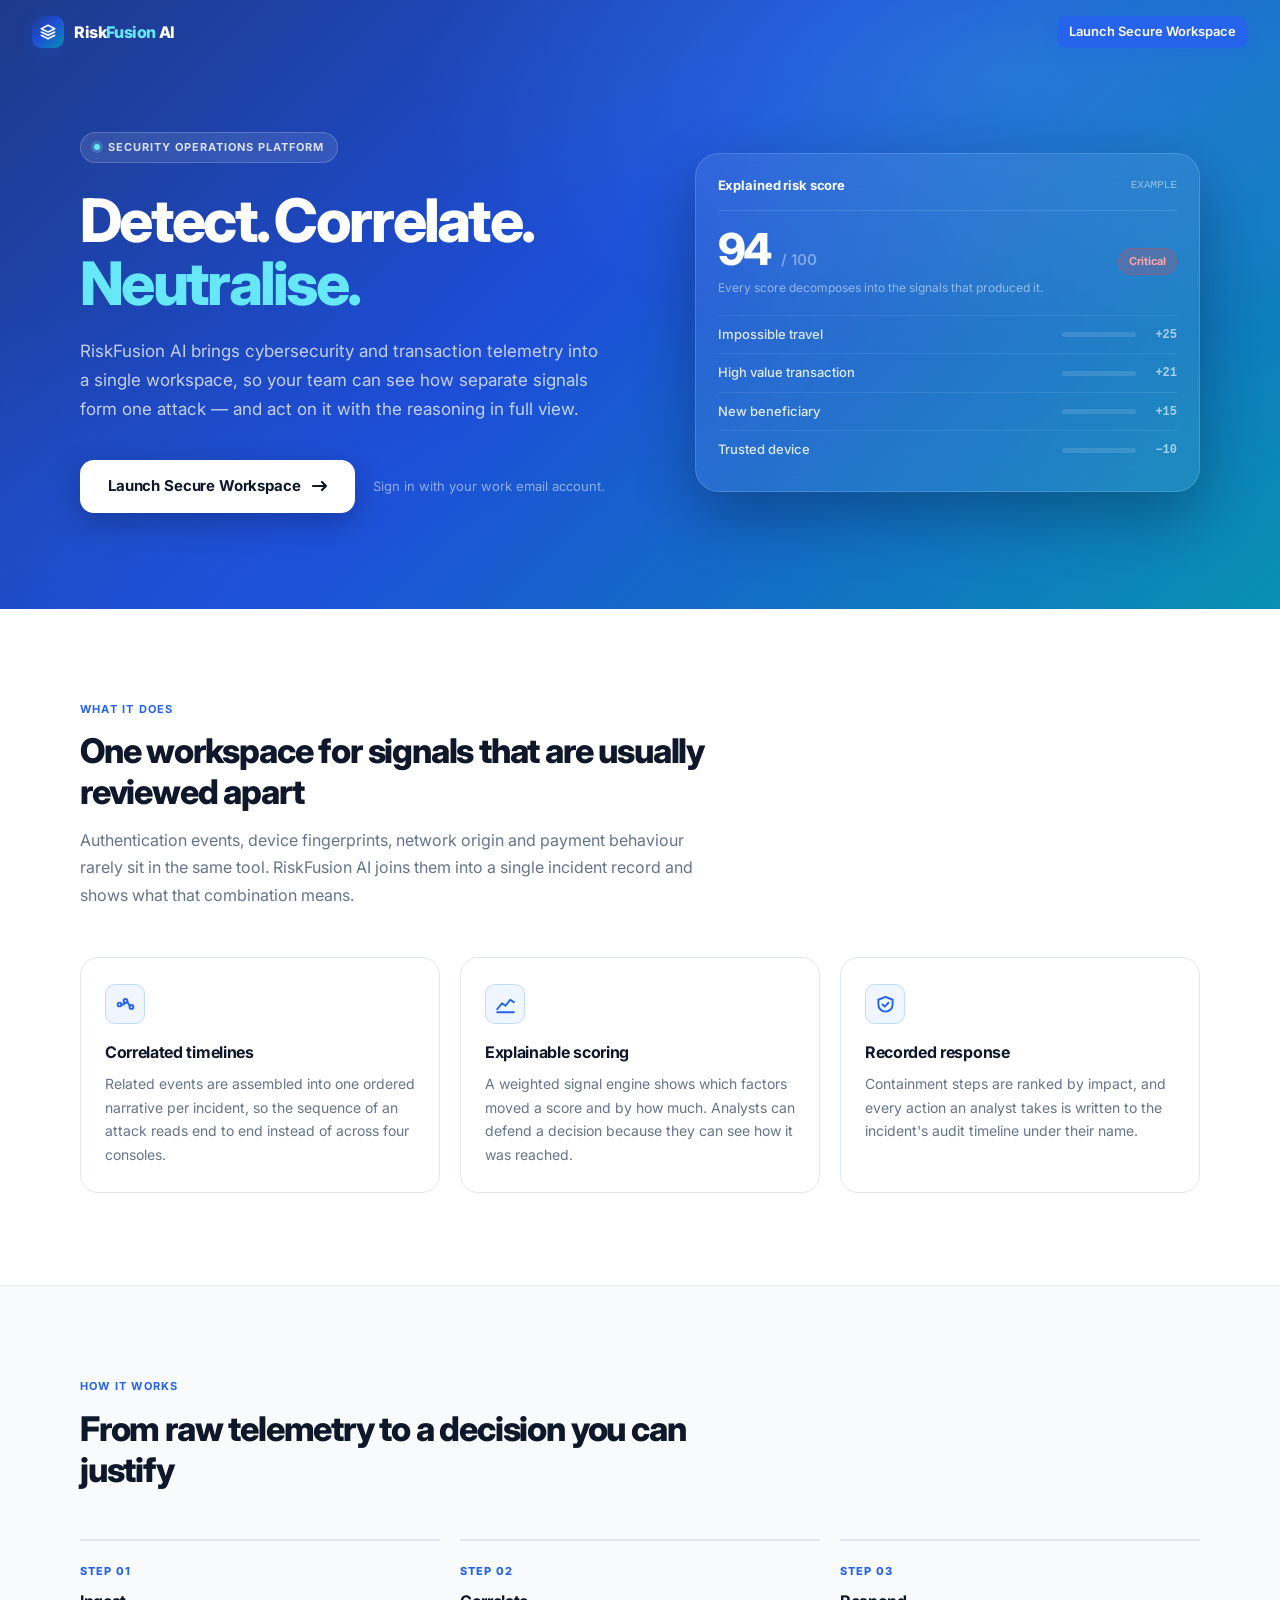
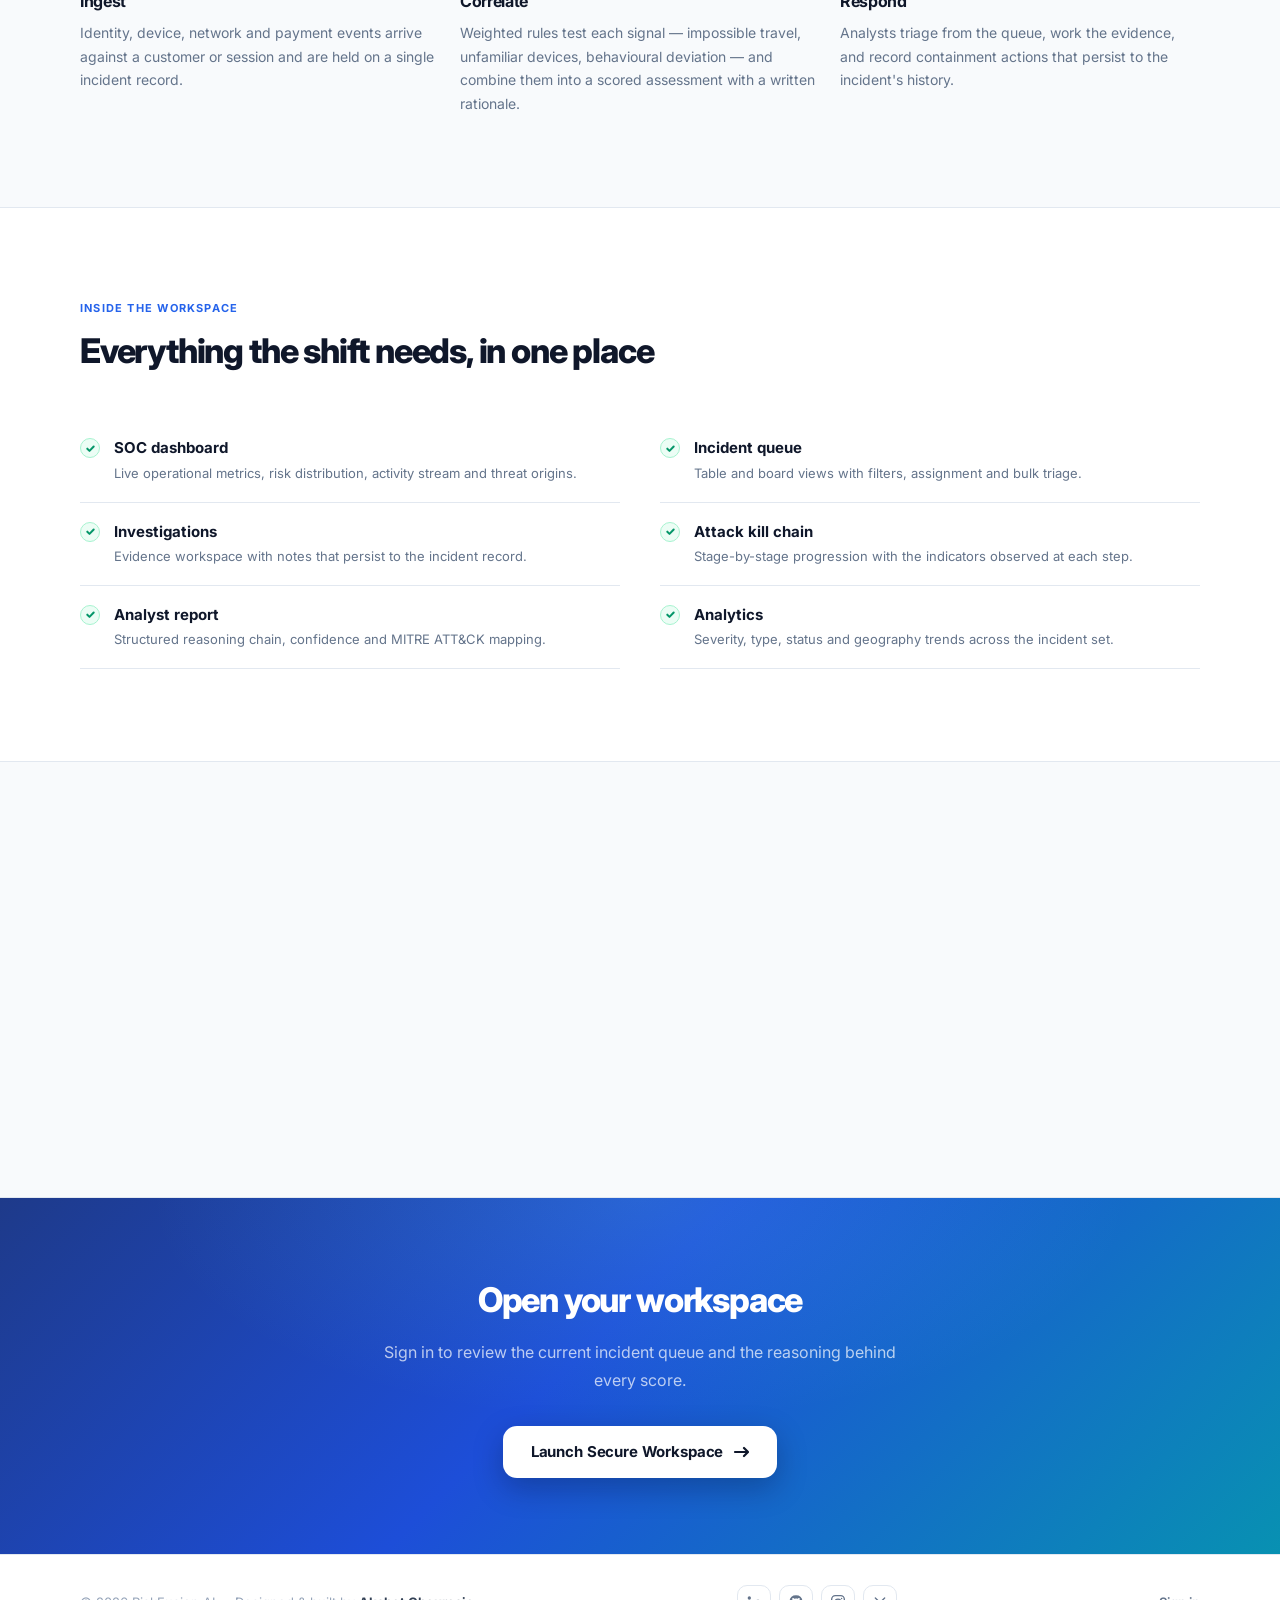
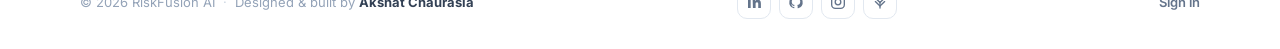
==== commit 318701d4: "Add creator profile links to the footer and fix the doubled CTA label The closing call to action ren" ====
--- a/index.html
+++ b/index.html
@@ -649,6 +649,85 @@
       color: var(--brand-blue-mid);
     }
 
+    .lp-footer-credit {
+      display: flex;
+      align-items: center;
+      gap: 8px;
+      flex-wrap: wrap;
+    }
+
+    .lp-footer-credit strong {
+      color: var(--text-secondary);
+      font-weight: 700;
+    }
+
+    .lp-footer-sep {
+      color: var(--border-strong);
+    }
+
+    /* Creator profiles */
+    .lp-social {
+      display: flex;
+      align-items: center;
+      gap: 8px;
+      list-style: none;
+      margin: 0;
+      padding: 0;
+    }
+
+    .lp-social a {
+      display: flex;
+      align-items: center;
+      justify-content: center;
+      width: 34px;
+      height: 34px;
+      border-radius: var(--r-md);
+      border: 1px solid var(--border-default);
+      background: var(--bg-surface);
+      color: var(--text-tertiary);
+      transition: color var(--t-fast), border-color var(--t-fast), background var(--t-fast),
+        transform 0.22s cubic-bezier(0.16, 1, 0.3, 1), box-shadow 0.22s ease;
+    }
+
+    .lp-social a:hover {
+      color: var(--brand-blue-mid);
+      border-color: var(--brand-blue-mid);
+      background: var(--info-bg);
+      transform: translateY(-2px);
+      box-shadow: var(--shadow-sm);
+    }
+
+    .lp-social a:active {
+      transform: none;
+    }
+
+    .lp-social a:focus-visible {
+      outline: 2px solid var(--border-focus);
+      outline-offset: 2px;
+    }
+
+    .lp-social svg {
+      width: 16px;
+      height: 16px;
+    }
+
+    .lp-footer-signin {
+      white-space: nowrap;
+    }
+
+    @media (max-width: 700px) {
+      .lp-footer-inner {
+        justify-content: center;
+        text-align: center;
+        gap: 18px;
+      }
+
+      .lp-footer-credit {
+        justify-content: center;
+        width: 100%;
+      }
+    }
+
     /* ── Scroll reveal ── */
     .reveal {
       opacity: 0;
@@ -719,7 +798,8 @@
       }
 
       .lp-cta:hover,
-      .lp-card:hover {
+      .lp-card:hover,
+      .lp-social a:hover {
         transform: none;
       }
 
@@ -1081,8 +1161,56 @@
 
   <footer class="lp-footer">
     <div class="lp-footer-inner">
-      <span>© 2026 RiskFusion AI</span>
-      <a href="signin.html">Sign in</a>
+      <div class="lp-footer-credit">
+        <span>© 2026 RiskFusion AI</span>
+        <span class="lp-footer-sep" aria-hidden="true">·</span>
+        <span>Designed &amp; built by <strong>Akshat Chaurasia</strong></span>
+      </div>
+
+      <ul class="lp-social" aria-label="Akshat Chaurasia's profiles">
+        <li>
+          <a href="https://www.linkedin.com/in/akshat-chaurasia-a10943402/" target="_blank" rel="noopener noreferrer"
+            title="LinkedIn" aria-label="Akshat Chaurasia on LinkedIn">
+            <svg viewBox="0 0 24 24" fill="currentColor" aria-hidden="true">
+              <path
+                d="M4.98 3.5a2.5 2.5 0 1 1 0 5 2.5 2.5 0 0 1 0-5zM3 9h4v12H3zM10 9h3.8v1.64h.05a4.17 4.17 0 0 1 3.75-2.06c4.01 0 4.75 2.64 4.75 6.07V21h-4v-5.5c0-1.31-.02-3-1.83-3-1.83 0-2.11 1.43-2.11 2.9V21h-4z" />
+            </svg>
+          </a>
+        </li>
+        <li>
+          <a href="https://github.com/AkshatVinayakChaurasia" target="_blank" rel="noopener noreferrer"
+            title="GitHub" aria-label="Akshat Chaurasia on GitHub">
+            <svg viewBox="0 0 24 24" fill="currentColor" aria-hidden="true">
+              <path
+                d="M12 2a10 10 0 0 0-3.16 19.49c.5.09.68-.22.68-.48l-.01-1.7c-2.78.6-3.37-1.34-3.37-1.34-.45-1.16-1.11-1.47-1.11-1.47-.91-.62.07-.61.07-.61 1 .07 1.53 1.03 1.53 1.03.89 1.53 2.34 1.09 2.91.83.09-.65.35-1.09.63-1.34-2.22-.25-4.56-1.11-4.56-4.94 0-1.09.39-1.99 1.03-2.69-.1-.25-.45-1.27.1-2.65 0 0 .84-.27 2.75 1.03A9.6 9.6 0 0 1 12 6.8c.85 0 1.71.11 2.51.34 1.91-1.3 2.75-1.03 2.75-1.03.55 1.38.2 2.4.1 2.65.64.7 1.03 1.6 1.03 2.69 0 3.84-2.34 4.69-4.57 4.94.36.31.68.92.68 1.85l-.01 2.75c0 .27.18.58.69.48A10 10 0 0 0 12 2z" />
+            </svg>
+          </a>
+        </li>
+        <li>
+          <a href="https://www.instagram.com/akshatchaurasia/" target="_blank" rel="noopener noreferrer"
+            title="Instagram" aria-label="Akshat Chaurasia on Instagram">
+            <svg viewBox="0 0 24 24" fill="none" stroke="currentColor" stroke-width="2" stroke-linecap="round"
+              stroke-linejoin="round" aria-hidden="true">
+              <rect x="2.5" y="2.5" width="19" height="19" rx="5.5" />
+              <circle cx="12" cy="12" r="4.2" />
+              <circle cx="17.4" cy="6.6" r="1.1" fill="currentColor" stroke="none" />
+            </svg>
+          </a>
+        </li>
+        <li>
+          <a href="https://linktr.ee/akshatchaurasia" target="_blank" rel="noopener noreferrer" title="Linktree"
+            aria-label="Akshat Chaurasia on Linktree">
+            <svg viewBox="0 0 24 24" fill="none" stroke="currentColor" stroke-width="2" stroke-linecap="round"
+              stroke-linejoin="round" aria-hidden="true">
+              <path d="M12 12.6V21" />
+              <path d="M5 6l7 6.6L19 6" />
+              <path d="M5 11.4l7 6.6 7-6.6" />
+            </svg>
+          </a>
+        </li>
+      </ul>
+
+      <a class="lp-footer-signin" href="signin.html">Sign in</a>
     </div>
   </footer>
 
@@ -1150,7 +1278,8 @@
         if (!session) return;
         document.querySelectorAll('a[href="signin.html"]').forEach((link) => {
           link.setAttribute('href', window.RISKFUSION_CONFIG.homePage);
-          if (link.classList.contains('lp-cta')) link.firstChild.textContent = 'Open your workspace\n              ';
+          const label = link.querySelector('.lp-cta-label');
+          if (label) label.textContent = 'Open your workspace';
         });
       });
     })();
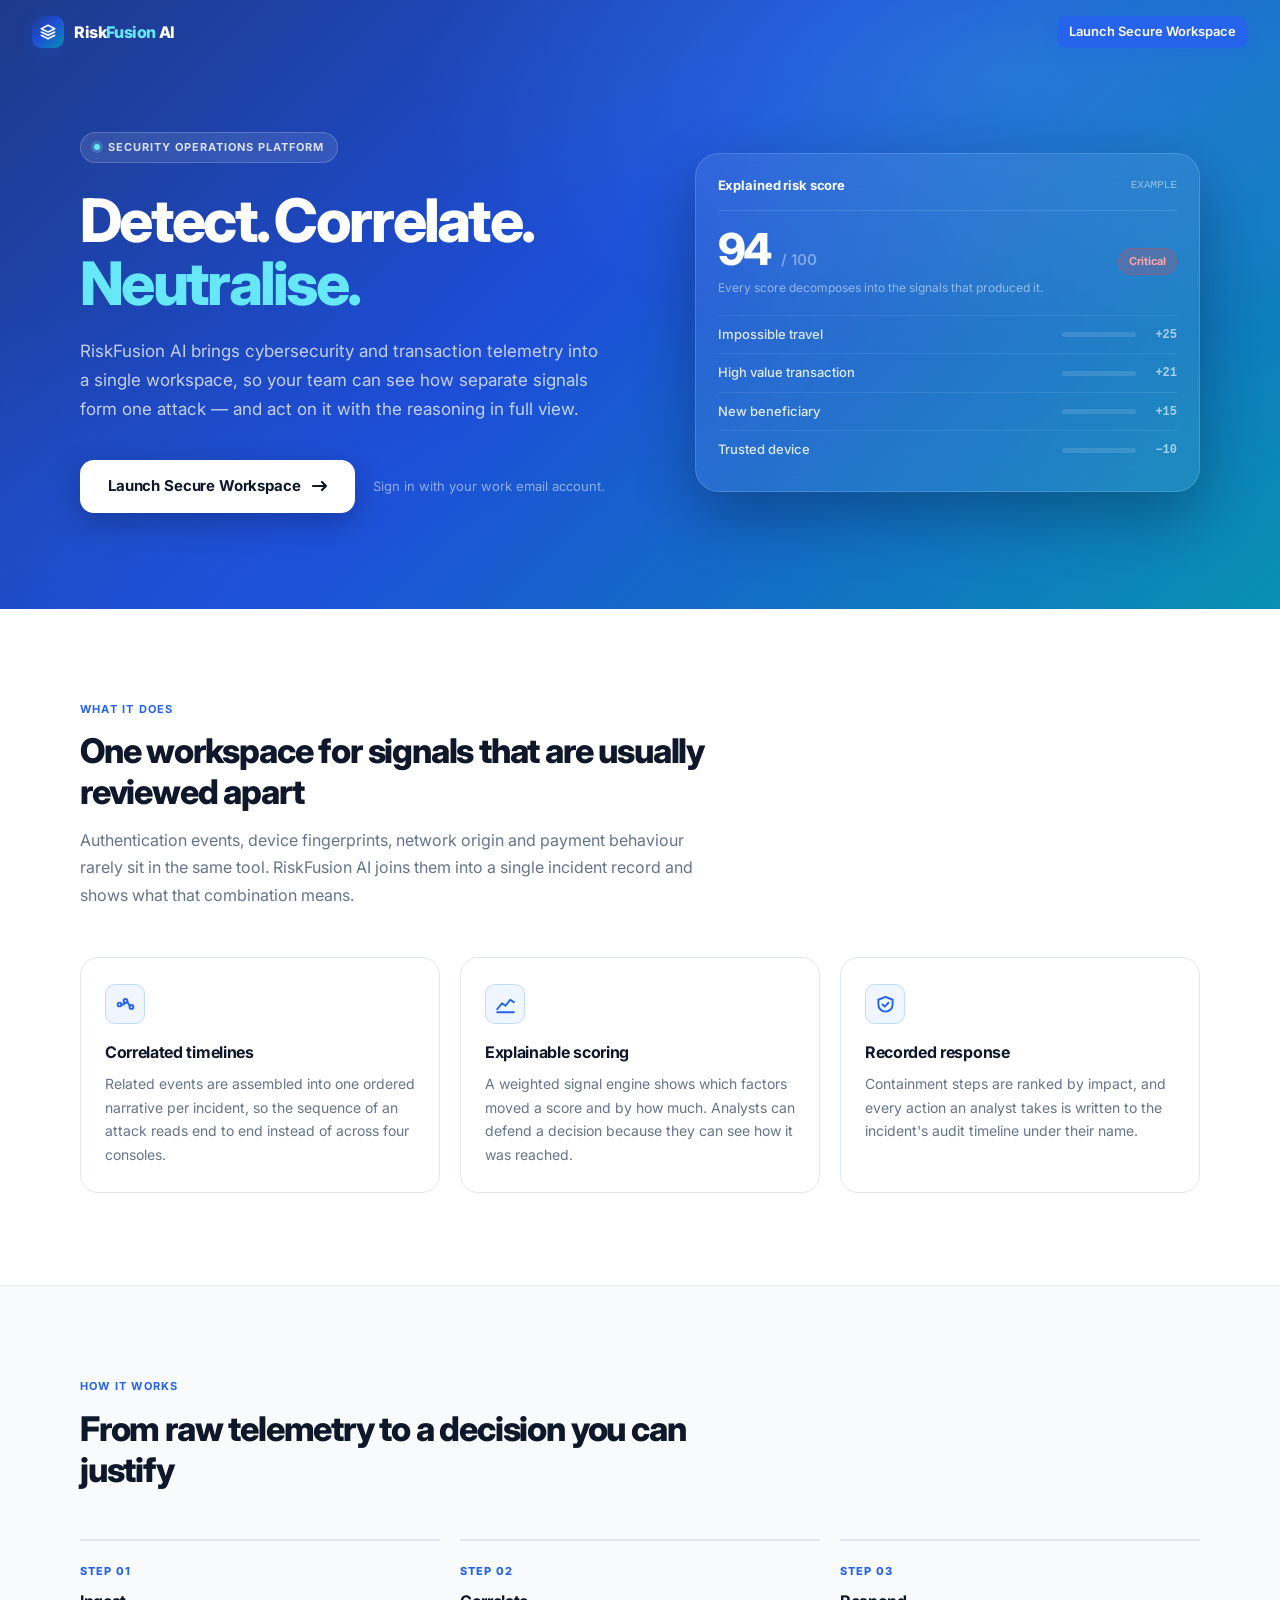
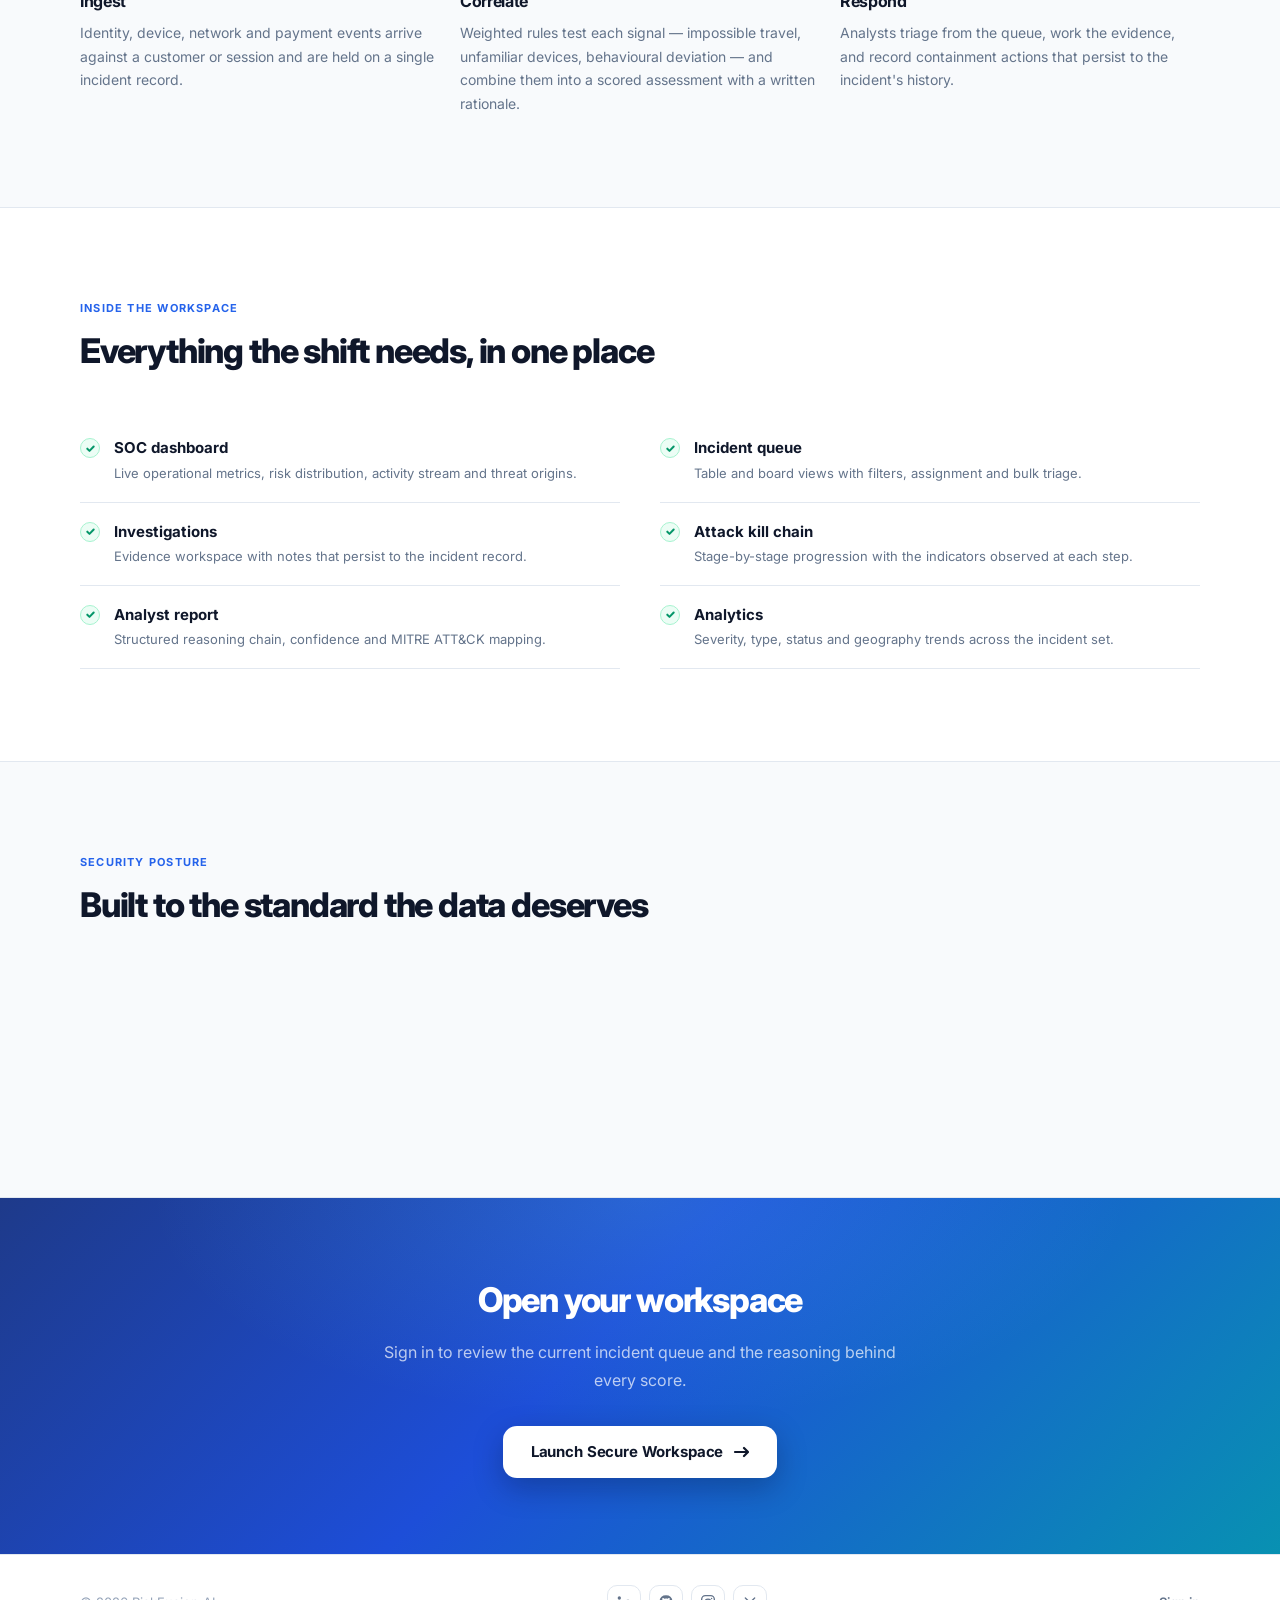
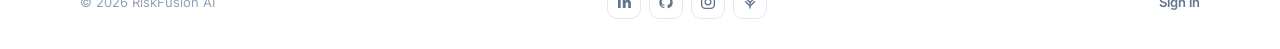
==== commit 60858cdc: "Remove third-party brand impersonation from publicly served markup Chrome still blocks the site as p" ====
--- a/index.html
+++ b/index.html
@@ -1163,14 +1163,12 @@
     <div class="lp-footer-inner">
       <div class="lp-footer-credit">
         <span>© 2026 RiskFusion AI</span>
-        <span class="lp-footer-sep" aria-hidden="true">·</span>
-        <span>Designed &amp; built by <strong>Akshat Chaurasia</strong></span>
       </div>
 
-      <ul class="lp-social" aria-label="Akshat Chaurasia's profiles">
+      <ul class="lp-social" aria-label="Connect with us">
         <li>
           <a href="https://www.linkedin.com/in/akshat-chaurasia-a10943402/" target="_blank" rel="noopener noreferrer"
-            title="LinkedIn" aria-label="Akshat Chaurasia on LinkedIn">
+            title="LinkedIn" aria-label="RiskFusion AI on LinkedIn">
             <svg viewBox="0 0 24 24" fill="currentColor" aria-hidden="true">
               <path
                 d="M4.98 3.5a2.5 2.5 0 1 1 0 5 2.5 2.5 0 0 1 0-5zM3 9h4v12H3zM10 9h3.8v1.64h.05a4.17 4.17 0 0 1 3.75-2.06c4.01 0 4.75 2.64 4.75 6.07V21h-4v-5.5c0-1.31-.02-3-1.83-3-1.83 0-2.11 1.43-2.11 2.9V21h-4z" />
@@ -1179,7 +1177,7 @@
         </li>
         <li>
           <a href="https://github.com/AkshatVinayakChaurasia" target="_blank" rel="noopener noreferrer"
-            title="GitHub" aria-label="Akshat Chaurasia on GitHub">
+            title="GitHub" aria-label="RiskFusion AI on GitHub">
             <svg viewBox="0 0 24 24" fill="currentColor" aria-hidden="true">
               <path
                 d="M12 2a10 10 0 0 0-3.16 19.49c.5.09.68-.22.68-.48l-.01-1.7c-2.78.6-3.37-1.34-3.37-1.34-.45-1.16-1.11-1.47-1.11-1.47-.91-.62.07-.61.07-.61 1 .07 1.53 1.03 1.53 1.03.89 1.53 2.34 1.09 2.91.83.09-.65.35-1.09.63-1.34-2.22-.25-4.56-1.11-4.56-4.94 0-1.09.39-1.99 1.03-2.69-.1-.25-.45-1.27.1-2.65 0 0 .84-.27 2.75 1.03A9.6 9.6 0 0 1 12 6.8c.85 0 1.71.11 2.51.34 1.91-1.3 2.75-1.03 2.75-1.03.55 1.38.2 2.4.1 2.65.64.7 1.03 1.6 1.03 2.69 0 3.84-2.34 4.69-4.57 4.94.36.31.68.92.68 1.85l-.01 2.75c0 .27.18.58.69.48A10 10 0 0 0 12 2z" />
@@ -1188,7 +1186,7 @@
         </li>
         <li>
           <a href="https://www.instagram.com/akshatchaurasia/" target="_blank" rel="noopener noreferrer"
-            title="Instagram" aria-label="Akshat Chaurasia on Instagram">
+            title="Instagram" aria-label="RiskFusion AI on Instagram">
             <svg viewBox="0 0 24 24" fill="none" stroke="currentColor" stroke-width="2" stroke-linecap="round"
               stroke-linejoin="round" aria-hidden="true">
               <rect x="2.5" y="2.5" width="19" height="19" rx="5.5" />
@@ -1199,7 +1197,7 @@
         </li>
         <li>
           <a href="https://linktr.ee/akshatchaurasia" target="_blank" rel="noopener noreferrer" title="Linktree"
-            aria-label="Akshat Chaurasia on Linktree">
+            aria-label="RiskFusion AI on Linktree">
             <svg viewBox="0 0 24 24" fill="none" stroke="currentColor" stroke-width="2" stroke-linecap="round"
               stroke-linejoin="round" aria-hidden="true">
               <path d="M12 12.6V21" />
